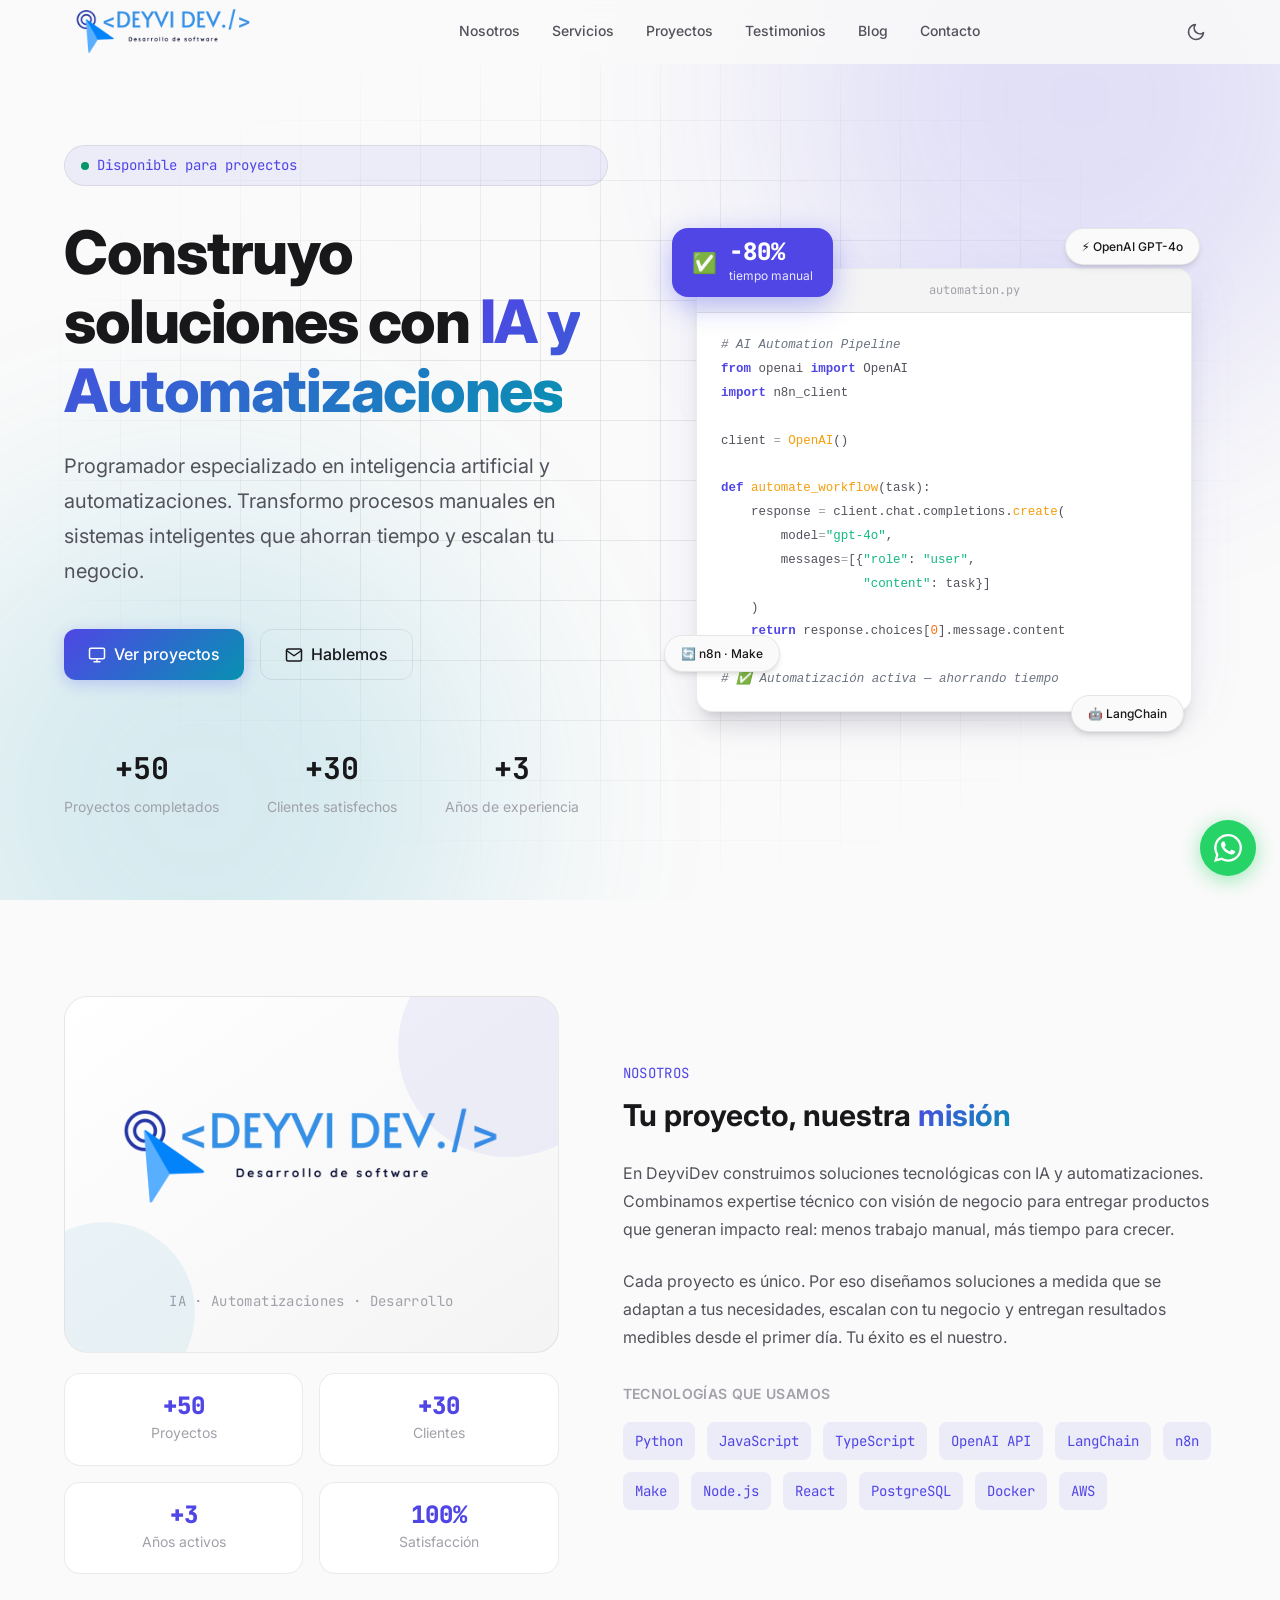
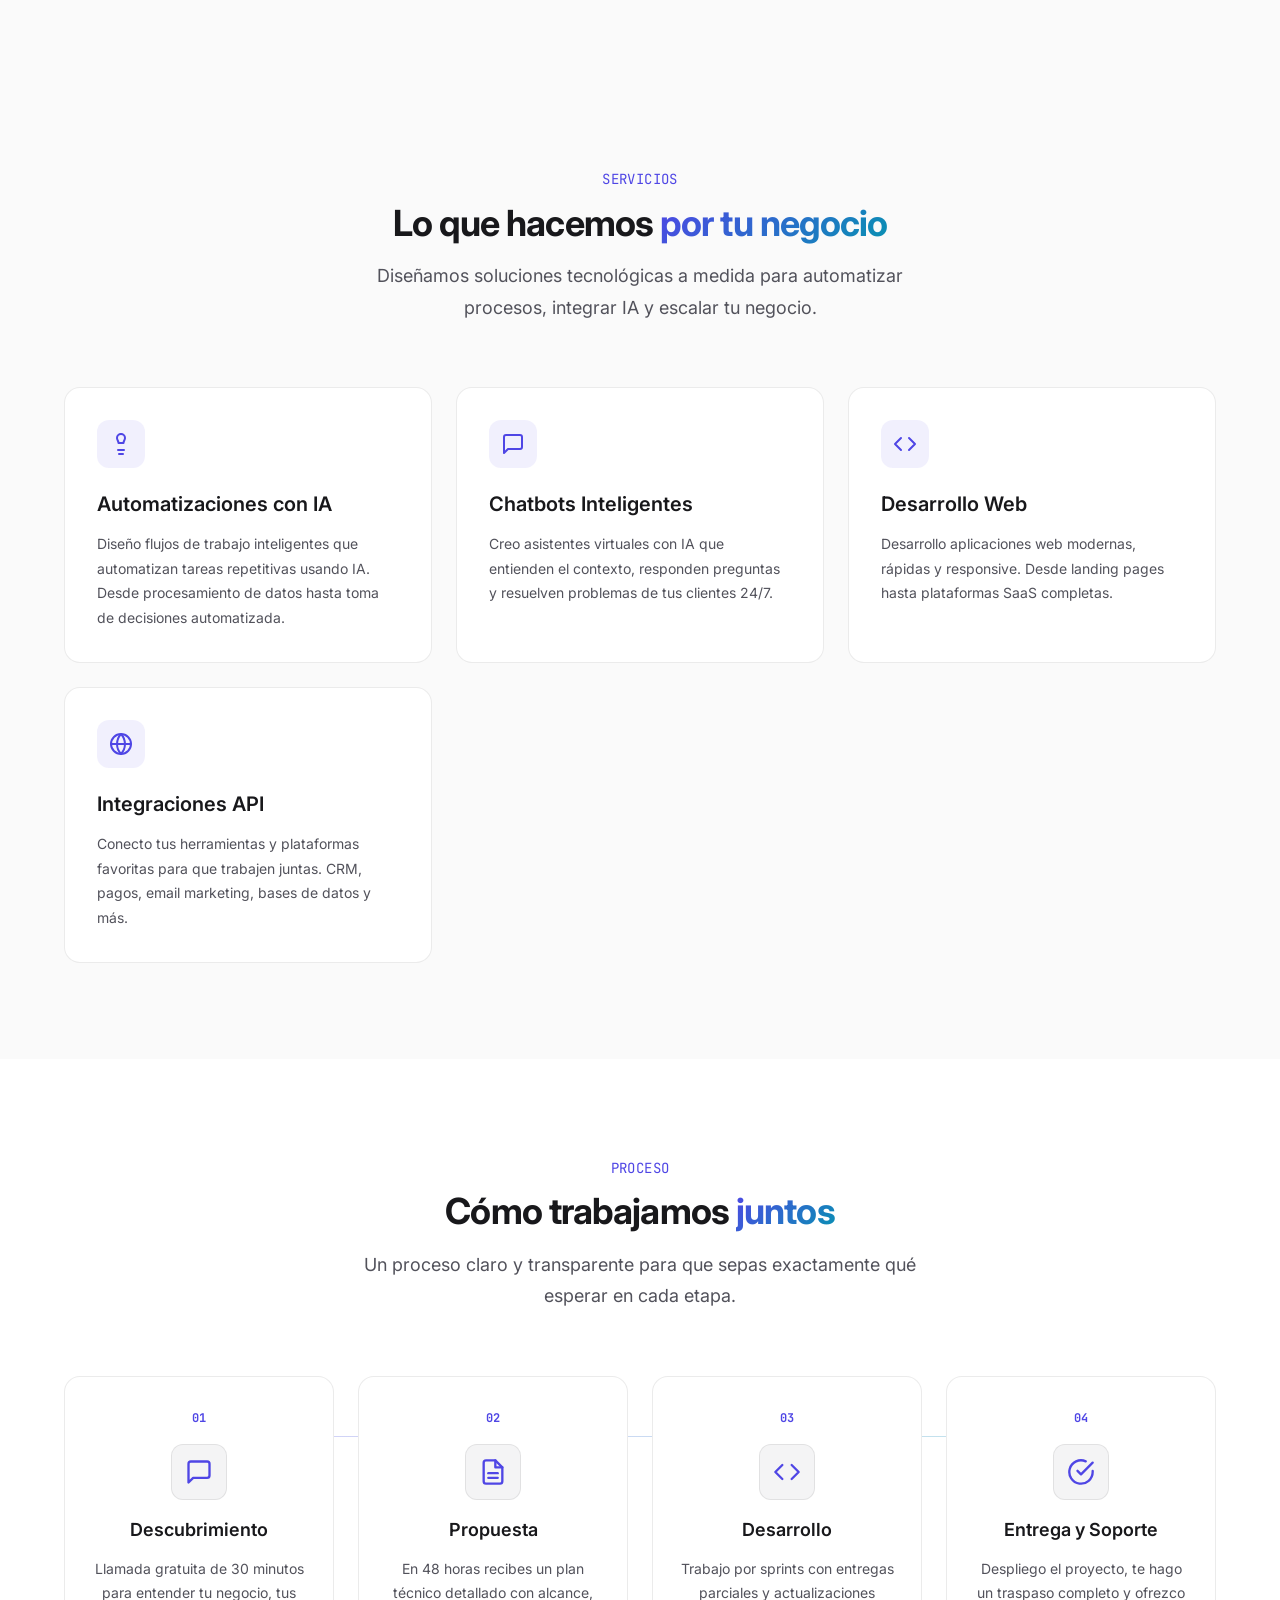
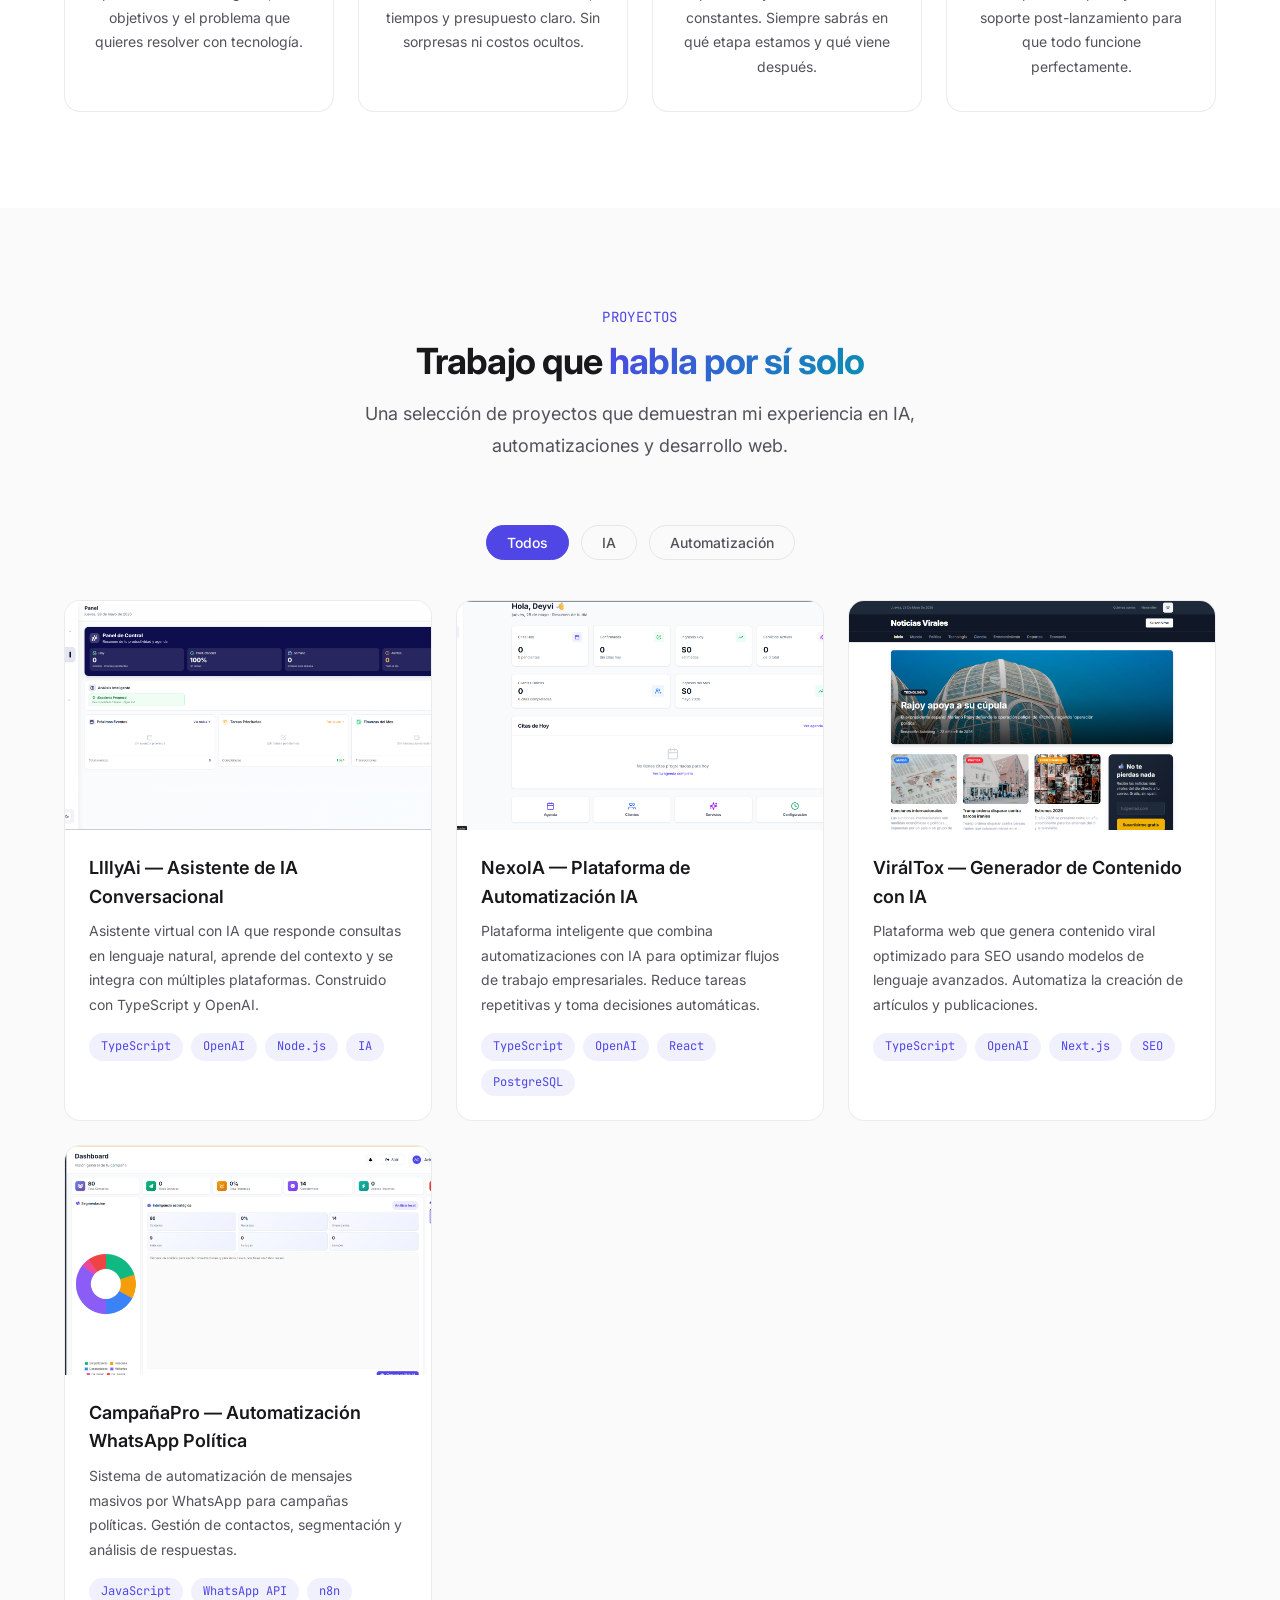
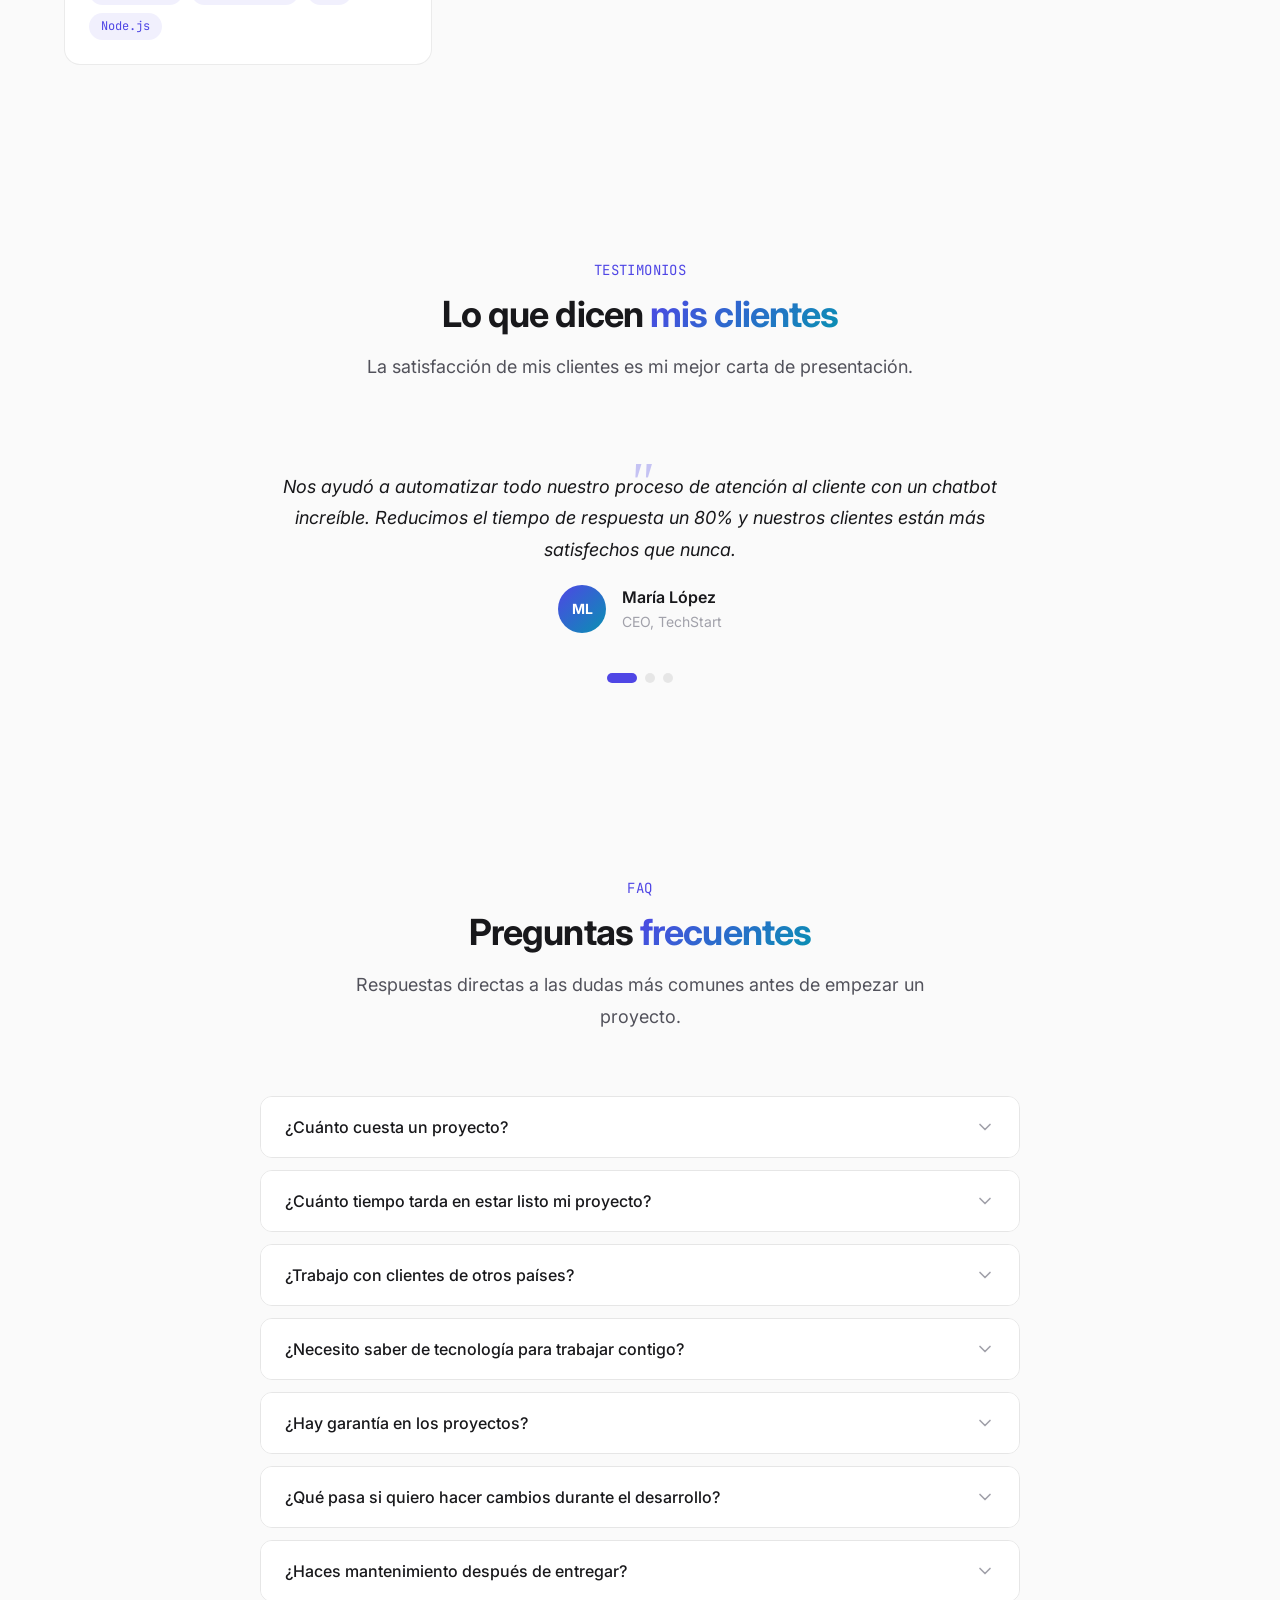
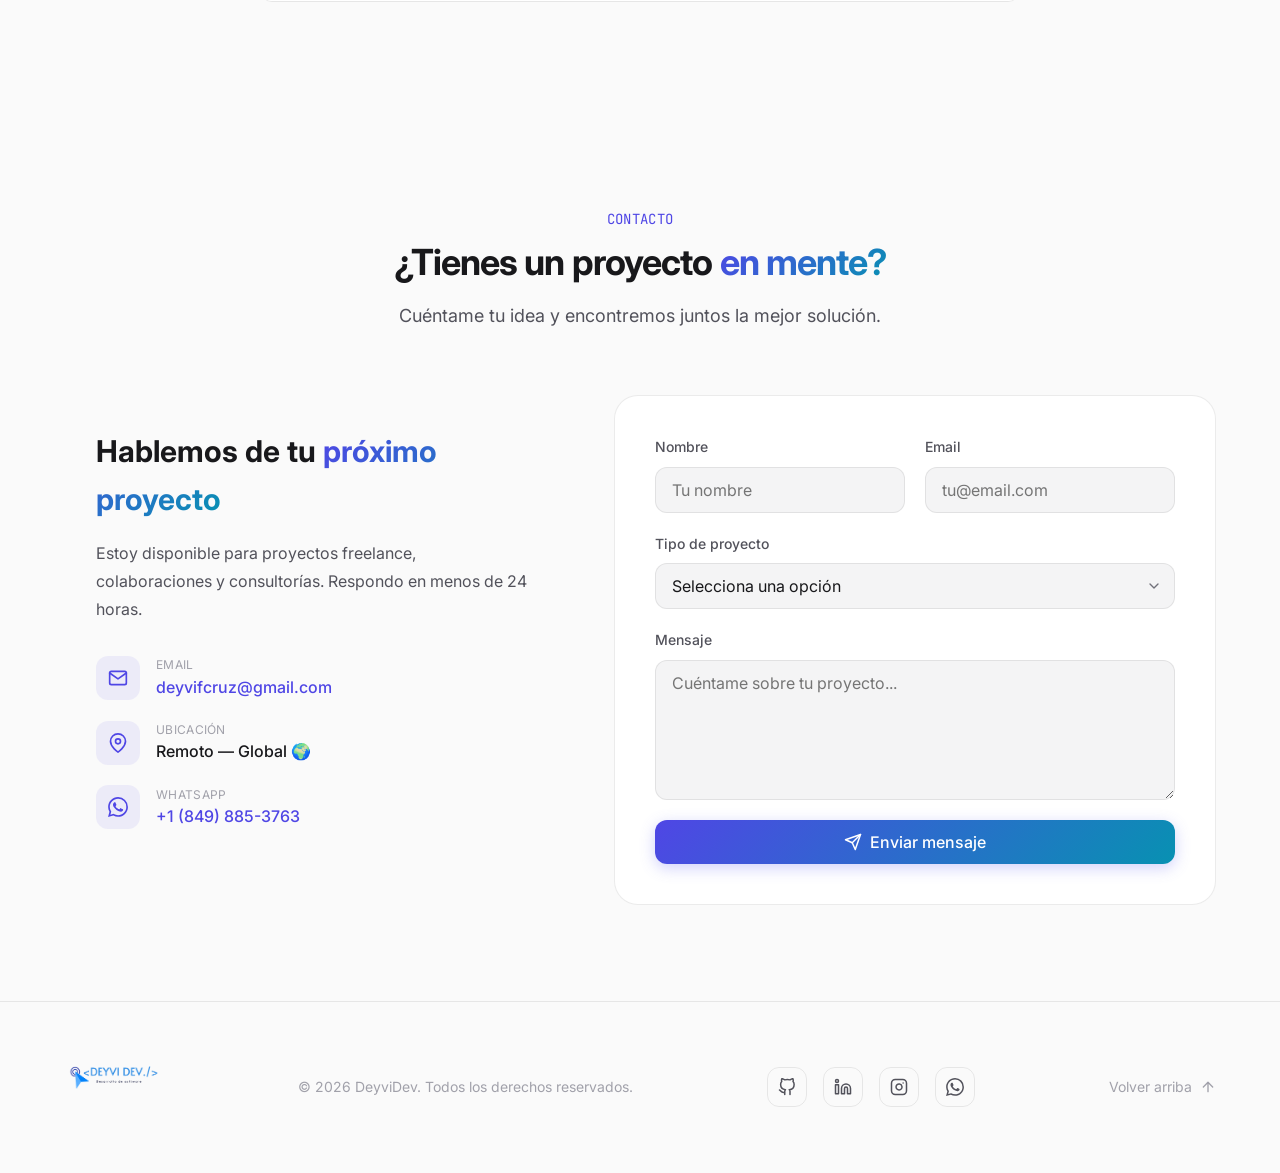
==== index.html @ 37d95450 "Initial commit: portfolio site Static HTML/CSS/JS portfolio, previously deployed manually to Netlify" ====
<!DOCTYPE html>
<html lang="es" data-theme="dark">
<head>
  <meta charset="UTF-8">
  <meta name="viewport" content="width=device-width, initial-scale=1.0">
  <title>DeyviDev — Programador · IA · Automatizaciones</title>
  <meta name="description" content="Portafolio profesional de programador especializado en IA y automatizaciones. Desarrollo soluciones inteligentes que ahorran tiempo y escalan tu negocio.">
  <meta name="author" content="DeyviDev">

  <!-- Open Graph -->
  <meta property="og:type" content="website">
  <meta property="og:title" content="DeyviDev — Programador · IA · Automatizaciones">
  <meta property="og:description" content="Desarrollo soluciones inteligentes con IA y automatizaciones que ahorran tiempo y escalan tu negocio.">
  <meta property="og:image" content="https://deyvidev.com/assets/images/og-image.png">
  <meta property="og:url" content="https://deyvidev.com">

  <!-- Twitter Card -->
  <meta name="twitter:card" content="summary_large_image">
  <meta name="twitter:title" content="DeyviDev — Programador · IA · Automatizaciones">
  <meta name="twitter:description" content="Desarrollo soluciones inteligentes con IA y automatizaciones que ahorran tiempo y escalan tu negocio.">
  <link rel="canonical" href="https://deyvidev.com/">
  <meta name="twitter:image" content="https://deyvidev.com/assets/images/og-image.png">

  <!-- Structured Data -->
  <script type="application/ld+json">
  {
    "@context": "https://schema.org",
    "@type": "Person",
    "name": "Deyvi De La Cruz",
    "url": "https://deyvidev.com",
    "image": "https://deyvidev.com/assets/images/og-image.png",
    "email": "deyvifcruz@gmail.com",
    "jobTitle": "Programador especializado en IA y Automatizaciones",
    "description": "Programador especializado en inteligencia artificial y automatizaciones. Desarrollo soluciones inteligentes que ahorran tiempo y escalan tu negocio.",
    "knowsAbout": ["Inteligencia Artificial", "Automatizaciones", "Python", "JavaScript", "TypeScript", "OpenAI", "LangChain", "n8n", "Node.js", "React"],
    "sameAs": [
      "https://github.com/Deyvidelacruz44",
      "https://www.linkedin.com/in/deyvi-f-de-la-cruz-mejia-458957275/"
    ]
  }
  </script>

  <!-- Favicon -->
  <link rel="icon" href="data:image/svg+xml,<svg xmlns='http://www.w3.org/2000/svg' viewBox='0 0 100 100'><text y='.9em' font-size='90'>⚡</text></svg>">

  <!-- Google AdSense -->
  <script async src="https://pagead2.googlesyndication.com/pagead/js/adsbygoogle.js?client=ca-pub-6408965175568821"
       crossorigin="anonymous"></script>

  <!-- Google Fonts -->
  <link rel="preconnect" href="https://fonts.googleapis.com">
  <link rel="preconnect" href="https://fonts.gstatic.com" crossorigin>
  <link href="https://fonts.googleapis.com/css2?family=Inter:wght@400;500;600;700;800&family=JetBrains+Mono:wght@400;500;600;700;800&display=swap" rel="stylesheet">

  <!-- Styles -->
  <link rel="stylesheet" href="css/variables.css">
  <link rel="stylesheet" href="css/styles.css">
  <link rel="stylesheet" href="css/animations.css">
</head>
<body>

  <!-- ════════════════════════════════════════════════════════════
       NAVIGATION
       ════════════════════════════════════════════════════════════ -->
  <nav class="nav" id="nav">
    <div class="container nav__inner">
      <a href="#hero" class="nav__logo">
        <img src="assets/images/logo-deyvidev.png" alt="DeyviDev Logo" class="nav__logo-img" style="height:112px; width:auto; display:inline-block; vertical-align:middle;">
      </a>

      <div class="nav__links" id="navLinks">
        <a href="#about" class="nav__link">Nosotros</a>
        <a href="#services" class="nav__link">Servicios</a>
        <a href="#projects" class="nav__link">Proyectos</a>
        <a href="#testimonials" class="nav__link">Testimonios</a>
        <a href="#blog" class="nav__link">Blog</a>
        <a href="#contact" class="nav__link">Contacto</a>
      </div>

      <div class="nav__actions">
        <button class="theme-toggle" id="themeToggle" aria-label="Cambiar tema">
          <svg class="icon-sun" xmlns="http://www.w3.org/2000/svg" width="20" height="20" viewBox="0 0 24 24" fill="none" stroke="currentColor" stroke-width="2" stroke-linecap="round" stroke-linejoin="round"><circle cx="12" cy="12" r="5"/><line x1="12" y1="1" x2="12" y2="3"/><line x1="12" y1="21" x2="12" y2="23"/><line x1="4.22" y1="4.22" x2="5.64" y2="5.64"/><line x1="18.36" y1="18.36" x2="19.78" y2="19.78"/><line x1="1" y1="12" x2="3" y2="12"/><line x1="21" y1="12" x2="23" y2="12"/><line x1="4.22" y1="19.78" x2="5.64" y2="18.36"/><line x1="18.36" y1="5.64" x2="19.78" y2="4.22"/></svg>
          <svg class="icon-moon" xmlns="http://www.w3.org/2000/svg" width="20" height="20" viewBox="0 0 24 24" fill="none" stroke="currentColor" stroke-width="2" stroke-linecap="round" stroke-linejoin="round"><path d="M21 12.79A9 9 0 1 1 11.21 3 7 7 0 0 0 21 12.79z"/></svg>
        </button>

        <button class="nav__hamburger" id="navHamburger" aria-label="Menú de navegación">
          <span></span>
          <span></span>
          <span></span>
        </button>
      </div>
    </div>
  </nav>

  <main>

    <!-- ════════════════════════════════════════════════════════════
         HERO
         ════════════════════════════════════════════════════════════ -->
    <section class="hero" id="hero">
      <div class="hero__bg">
        <div class="hero__grid"></div>
        <div class="hero__glow hero__glow--1"></div>
        <div class="hero__glow hero__glow--2"></div>
      </div>

      <div class="container hero__content">

        <!-- ── Texto izquierda ── -->
        <div class="hero__text">
          <div class="hero__badge">
            <span class="hero__badge-dot"></span>
            Disponible para proyectos
          </div>

          <h1 class="hero__title">
            Construyo soluciones con
            <span class="gradient-text">IA y Automatizaciones</span>
          </h1>

          <p class="hero__subtitle">
            Programador especializado en inteligencia artificial y automatizaciones.
            Transformo procesos manuales en sistemas inteligentes que ahorran tiempo
            y escalan tu negocio.
          </p>

          <div class="hero__cta">
            <a href="#projects" class="btn btn--primary">
              <svg xmlns="http://www.w3.org/2000/svg" width="18" height="18" viewBox="0 0 24 24" fill="none" stroke="currentColor" stroke-width="2" stroke-linecap="round" stroke-linejoin="round"><rect x="2" y="3" width="20" height="14" rx="2" ry="2"/><line x1="8" y1="21" x2="16" y2="21"/><line x1="12" y1="17" x2="12" y2="21"/></svg>
              Ver proyectos
            </a>
            <a href="#contact" class="btn btn--secondary">
              <svg xmlns="http://www.w3.org/2000/svg" width="18" height="18" viewBox="0 0 24 24" fill="none" stroke="currentColor" stroke-width="2" stroke-linecap="round" stroke-linejoin="round"><path d="M4 4h16c1.1 0 2 .9 2 2v12c0 1.1-.9 2-2 2H4c-1.1 0-2-.9-2-2V6c0-1.1.9-2 2-2z"/><polyline points="22,6 12,13 2,6"/></svg>
              Hablemos
            </a>
          </div>

          <div class="hero__stats">
            <div class="hero__stat">
              <div class="hero__stat-value">+50</div>
              <div class="hero__stat-label">Proyectos completados</div>
            </div>
            <div class="hero__stat">
              <div class="hero__stat-value">+30</div>
              <div class="hero__stat-label">Clientes satisfechos</div>
            </div>
            <div class="hero__stat">
              <div class="hero__stat-value">+3</div>
              <div class="hero__stat-label">Años de experiencia</div>
            </div>
          </div>
        </div>

        <!-- ── Visual derecha: terminal de código ── -->
        <div class="hero__visual">

          <!-- Tarjeta métrica flotante -->
          <div class="hero__metric-card">
            <div class="hero__metric-icon">✅</div>
            <div>
              <div class="hero__metric-value">-80%</div>
              <div class="hero__metric-label">tiempo manual</div>
            </div>
          </div>

          <!-- Terminal de código -->
          <div class="hero__terminal">
            <div class="hero__terminal-header">
              <div class="hero__terminal-dots">
                <span></span><span></span><span></span>
              </div>
              <span class="hero__terminal-title">automation.py</span>
            </div>
            <div class="hero__terminal-body">
<pre><code><span class="c-cmt"># AI Automation Pipeline</span>
<span class="c-kw">from</span> openai <span class="c-kw">import</span> OpenAI
<span class="c-kw">import</span> n8n_client

client <span class="c-op">=</span> <span class="c-fn">OpenAI</span>()

<span class="c-kw">def</span> <span class="c-fn">automate_workflow</span>(task):
    response <span class="c-op">=</span> client.chat.completions.<span class="c-fn">create</span>(
        model<span class="c-op">=</span><span class="c-str">"gpt-4o"</span>,
        messages<span class="c-op">=</span>[{<span class="c-str">"role"</span>: <span class="c-str">"user"</span>,
                   <span class="c-str">"content"</span>: task}]
    )
    <span class="c-kw">return</span> response.choices[<span class="c-num">0</span>].message.content

<span class="c-cmt"># ✅ Automatización activa — ahorrando tiempo</span></code></pre>
            </div>
          </div>

          <!-- Badges flotantes -->
          <div class="hero__float hero__float--1">⚡ OpenAI GPT-4o</div>
          <div class="hero__float hero__float--2">🔄 n8n · Make</div>
          <div class="hero__float hero__float--3">🤖 LangChain</div>

        </div>

      </div>
    </section>

    <!-- ════════════════════════════════════════════════════════════
         ABOUT
         ════════════════════════════════════════════════════════════ -->
    <section class="section" id="about">
      <div class="container">
        <div class="about__grid">
          <div class="about__brand-visual reveal-left">
            <div class="about__brand-card">
              <img src="assets/images/logo-deyvidev.png" alt="DeyviDev Logo" style="max-width: 520px; width: 100%; margin: 0 auto 12px; display: block;">
              <div class="about__brand-tagline">IA · Automatizaciones · Desarrollo</div>
            </div>
            <div class="about__metrics">
              <div class="about__metric">
                <div class="about__metric-num">+50</div>
                <div class="about__metric-txt">Proyectos</div>
              </div>
              <div class="about__metric">
                <div class="about__metric-num">+30</div>
                <div class="about__metric-txt">Clientes</div>
              </div>
              <div class="about__metric">
                <div class="about__metric-num">+3</div>
                <div class="about__metric-txt">Años activos</div>
              </div>
              <div class="about__metric">
                <div class="about__metric-num">100%</div>
                <div class="about__metric-txt">Satisfacción</div>
              </div>
            </div>
          </div>

          <div class="about__text reveal-right">
            <span class="section__label">Nosotros</span>
            <h3>Tu proyecto, nuestra <span class="gradient-text">misión</span></h3>
            <p>
              En DeyviDev construimos soluciones tecnológicas con IA y automatizaciones.
              Combinamos expertise técnico con visión de negocio para entregar productos
              que generan impacto real: menos trabajo manual, más tiempo para crecer.
            </p>
            <p>
              Cada proyecto es único. Por eso diseñamos soluciones a medida que se
              adaptan a tus necesidades, escalan con tu negocio y entregan resultados
              medibles desde el primer día. Tu éxito es el nuestro.
            </p>

            <div class="about__stack">
              <div class="about__stack-title">Tecnologías que usamos</div>
              <div class="about__stack-grid">
                <span class="stack-tag">Python</span>
                <span class="stack-tag">JavaScript</span>
                <span class="stack-tag">TypeScript</span>
                <span class="stack-tag">OpenAI API</span>
                <span class="stack-tag">LangChain</span>
                <span class="stack-tag">n8n</span>
                <span class="stack-tag">Make</span>
                <span class="stack-tag">Node.js</span>
                <span class="stack-tag">React</span>
                <span class="stack-tag">PostgreSQL</span>
                <span class="stack-tag">Docker</span>
                <span class="stack-tag">AWS</span>
              </div>
            </div>
          </div>
        </div>
      </div>
    </section>

    <!-- ════════════════════════════════════════════════════════════
         SERVICES
         ════════════════════════════════════════════════════════════ -->
    <section class="section" id="services">
      <div class="container">
        <div class="section__header reveal">
          <span class="section__label">Servicios</span>
          <h2 class="section__title">Lo que hacemos <span class="gradient-text">por tu negocio</span></h2>
          <p class="section__description">
            Diseñamos soluciones tecnológicas a medida para automatizar procesos,
            integrar IA y escalar tu negocio.
          </p>
        </div>

        <div class="services__grid reveal-stagger">
          <!-- Service 1 -->
          <div class="service-card">
            <div class="service-card__icon">
              <svg xmlns="http://www.w3.org/2000/svg" width="24" height="24" viewBox="0 0 24 24" fill="none" stroke="currentColor" stroke-width="2" stroke-linecap="round" stroke-linejoin="round"><path d="M12 2a4 4 0 0 0-4 4c0 2 1.5 3 1.5 5h5c0-2 1.5-3 1.5-5a4 4 0 0 0-4-4z"/><path d="M9 18h6"/><path d="M10 22h4"/><line x1="12" y1="2" x2="12" y2="2"/></svg>
            </div>
            <h3 class="service-card__title">Automatizaciones con IA</h3>
            <p class="service-card__description">
              Diseño flujos de trabajo inteligentes que automatizan tareas repetitivas
              usando IA. Desde procesamiento de datos hasta toma de decisiones automatizada.
            </p>
          </div>

          <!-- Service 2 -->
          <div class="service-card">
            <div class="service-card__icon">
              <svg xmlns="http://www.w3.org/2000/svg" width="24" height="24" viewBox="0 0 24 24" fill="none" stroke="currentColor" stroke-width="2" stroke-linecap="round" stroke-linejoin="round"><path d="M21 15a2 2 0 0 1-2 2H7l-4 4V5a2 2 0 0 1 2-2h14a2 2 0 0 1 2 2z"/></svg>
            </div>
            <h3 class="service-card__title">Chatbots Inteligentes</h3>
            <p class="service-card__description">
              Creo asistentes virtuales con IA que entienden el contexto, responden
              preguntas y resuelven problemas de tus clientes 24/7.
            </p>
          </div>

          <!-- Service 3 -->
          <div class="service-card">
            <div class="service-card__icon">
              <svg xmlns="http://www.w3.org/2000/svg" width="24" height="24" viewBox="0 0 24 24" fill="none" stroke="currentColor" stroke-width="2" stroke-linecap="round" stroke-linejoin="round"><polyline points="16 18 22 12 16 6"/><polyline points="8 6 2 12 8 18"/></svg>
            </div>
            <h3 class="service-card__title">Desarrollo Web</h3>
            <p class="service-card__description">
              Desarrollo aplicaciones web modernas, rápidas y responsive.
              Desde landing pages hasta plataformas SaaS completas.
            </p>
          </div>

          <!-- Service 4 -->
          <div class="service-card">
            <div class="service-card__icon">
              <svg xmlns="http://www.w3.org/2000/svg" width="24" height="24" viewBox="0 0 24 24" fill="none" stroke="currentColor" stroke-width="2" stroke-linecap="round" stroke-linejoin="round"><circle cx="12" cy="12" r="10"/><line x1="2" y1="12" x2="22" y2="12"/><path d="M12 2a15.3 15.3 0 0 1 4 10 15.3 15.3 0 0 1-4 10 15.3 15.3 0 0 1-4-10 15.3 15.3 0 0 1 4-10z"/></svg>
            </div>
            <h3 class="service-card__title">Integraciones API</h3>
            <p class="service-card__description">
              Conecto tus herramientas y plataformas favoritas para que trabajen
              juntas. CRM, pagos, email marketing, bases de datos y más.
            </p>
          </div>
        </div>
      </div>
    </section>

    <!-- ════════════════════════════════════════════════════════════
         PROCESO
         ════════════════════════════════════════════════════════════ -->
    <section class="section section--alt" id="proceso">
      <div class="container">
        <div class="section__header reveal">
          <span class="section__label">Proceso</span>
          <h2 class="section__title">Cómo trabajamos <span class="gradient-text">juntos</span></h2>
          <p class="section__description">
            Un proceso claro y transparente para que sepas exactamente qué esperar en cada etapa.
          </p>
        </div>

        <div class="process__steps reveal-stagger">
          <div class="process__step">
            <div class="process__step-number">01</div>
            <div class="process__step-icon">
              <svg xmlns="http://www.w3.org/2000/svg" width="28" height="28" viewBox="0 0 24 24" fill="none" stroke="currentColor" stroke-width="2" stroke-linecap="round" stroke-linejoin="round"><path d="M21 15a2 2 0 0 1-2 2H7l-4 4V5a2 2 0 0 1 2-2h14a2 2 0 0 1 2 2z"/></svg>
            </div>
            <h3 class="process__step-title">Descubrimiento</h3>
            <p class="process__step-desc">Llamada gratuita de 30 minutos para entender tu negocio, tus objetivos y el problema que quieres resolver con tecnología.</p>
          </div>

          <div class="process__step">
            <div class="process__step-number">02</div>
            <div class="process__step-icon">
              <svg xmlns="http://www.w3.org/2000/svg" width="28" height="28" viewBox="0 0 24 24" fill="none" stroke="currentColor" stroke-width="2" stroke-linecap="round" stroke-linejoin="round"><path d="M14 2H6a2 2 0 0 0-2 2v16a2 2 0 0 0 2 2h12a2 2 0 0 0 2-2V8z"/><polyline points="14 2 14 8 20 8"/><line x1="16" y1="13" x2="8" y2="13"/><line x1="16" y1="17" x2="8" y2="17"/></svg>
            </div>
            <h3 class="process__step-title">Propuesta</h3>
            <p class="process__step-desc">En 48 horas recibes un plan técnico detallado con alcance, tiempos y presupuesto claro. Sin sorpresas ni costos ocultos.</p>
          </div>

          <div class="process__step">
            <div class="process__step-number">03</div>
            <div class="process__step-icon">
              <svg xmlns="http://www.w3.org/2000/svg" width="28" height="28" viewBox="0 0 24 24" fill="none" stroke="currentColor" stroke-width="2" stroke-linecap="round" stroke-linejoin="round"><polyline points="16 18 22 12 16 6"/><polyline points="8 6 2 12 8 18"/></svg>
            </div>
            <h3 class="process__step-title">Desarrollo</h3>
            <p class="process__step-desc">Trabajo por sprints con entregas parciales y actualizaciones constantes. Siempre sabrás en qué etapa estamos y qué viene después.</p>
          </div>

          <div class="process__step">
            <div class="process__step-number">04</div>
            <div class="process__step-icon">
              <svg xmlns="http://www.w3.org/2000/svg" width="28" height="28" viewBox="0 0 24 24" fill="none" stroke="currentColor" stroke-width="2" stroke-linecap="round" stroke-linejoin="round"><path d="M22 11.08V12a10 10 0 1 1-5.93-9.14"/><polyline points="22 4 12 14.01 9 11.01"/></svg>
            </div>
            <h3 class="process__step-title">Entrega y Soporte</h3>
            <p class="process__step-desc">Despliego el proyecto, te hago un traspaso completo y ofrezco soporte post-lanzamiento para que todo funcione perfectamente.</p>
          </div>
        </div>
      </div>
    </section>

    <!-- ════════════════════════════════════════════════════════════
         PROJECTS
         ════════════════════════════════════════════════════════════ -->
    <section class="section" id="projects">
      <div class="container">
        <div class="section__header reveal">
          <span class="section__label">Proyectos</span>
          <h2 class="section__title">Trabajo que <span class="gradient-text">habla por sí solo</span></h2>
          <p class="section__description">
            Una selección de proyectos que demuestran mi experiencia en IA,
            automatizaciones y desarrollo web.
          </p>
        </div>

        <div class="projects__filters reveal" id="projectFilters">
          <!-- Filters rendered by JS -->
        </div>

        <div class="projects__grid" id="projectsGrid">
          <!-- Projects rendered by JS -->
        </div>
      </div>
    </section>

    <!-- ════════════════════════════════════════════════════════════
         TESTIMONIALS
         ════════════════════════════════════════════════════════════ -->
    <section class="section" id="testimonials">
      <div class="container">
        <div class="section__header reveal">
          <span class="section__label">Testimonios</span>
          <h2 class="section__title">Lo que dicen <span class="gradient-text">mis clientes</span></h2>
          <p class="section__description">
            La satisfacción de mis clientes es mi mejor carta de presentación.
          </p>
        </div>

        <div class="testimonials__carousel reveal" id="testimonialsCarousel">
          <div class="testimonials__track" id="testimonialsTrack">
            <!-- Testimonial 1 -->
            <div class="testimonial-card">
              <p class="testimonial-card__quote">
                Nos ayudó a automatizar todo nuestro proceso de atención al cliente con un chatbot
                increíble. Reducimos el tiempo de respuesta un 80% y nuestros clientes están más
                satisfechos que nunca.
              </p>
              <div class="testimonial-card__author">
                <div class="testimonial-card__avatar">ML</div>
                <div class="testimonial-card__info">
                  <div class="testimonial-card__name">María López</div>
                  <div class="testimonial-card__role">CEO, TechStart</div>
                </div>
              </div>
            </div>

            <!-- Testimonial 2 -->
            <div class="testimonial-card">
              <p class="testimonial-card__quote">
                La automatización que implementó en nuestro pipeline de datos nos ahorra más de
                20 horas semanales. El ROI se vio en las primeras 2 semanas. Totalmente recomendado.
              </p>
              <div class="testimonial-card__author">
                <div class="testimonial-card__avatar">CR</div>
                <div class="testimonial-card__info">
                  <div class="testimonial-card__name">Carlos Rodríguez</div>
                  <div class="testimonial-card__role">CTO, DataFlow</div>
                </div>
              </div>
            </div>

            <!-- Testimonial 3 -->
            <div class="testimonial-card">
              <p class="testimonial-card__quote">
                Profesional, rápido y con una visión técnica impresionante. Integró nuestra
                plataforma con 5 APIs diferentes en tiempo récord. Sin duda volveremos a trabajar juntos.
              </p>
              <div class="testimonial-card__author">
                <div class="testimonial-card__avatar">AG</div>
                <div class="testimonial-card__info">
                  <div class="testimonial-card__name">Ana García</div>
                  <div class="testimonial-card__role">Product Manager, CloudServ</div>
                </div>
              </div>
            </div>
          </div>

          <div class="testimonials__dots" id="testimonialsDots">
            <button class="testimonials__dot active" data-index="0" aria-label="Testimonio 1"></button>
            <button class="testimonials__dot" data-index="1" aria-label="Testimonio 2"></button>
            <button class="testimonials__dot" data-index="2" aria-label="Testimonio 3"></button>
          </div>
        </div>
      </div>
    </section>

    <!-- ════════════════════════════════════════════════════════════
         BLOG
         ════════════════════════════════════════════════════════════ -->
    <section class="section" id="blog">
      <div class="container">
        <div class="section__header reveal">
          <span class="section__label">Blog</span>
          <h2 class="section__title">Últimos <span class="gradient-text">artículos</span></h2>
          <p class="section__description">
            Comparto lo que aprendo sobre IA, automatizaciones y desarrollo.
          </p>
        </div>

        <div class="blog__grid reveal-stagger">
          <!-- Blog Card 1 -->
          <a href="blog/articulo-ejemplo.html" class="blog-card">
            <div class="blog-card__image">🤖</div>
            <div class="blog-card__body">
              <div class="blog-card__meta">
                <span class="blog-card__category">IA</span>
                <span>·</span>
                <span>15 Abril 2026</span>
                <span>·</span>
                <span>5 min lectura</span>
              </div>
              <h3 class="blog-card__title">Cómo automaticé el soporte de una empresa con IA en 1 semana</h3>
              <p class="blog-card__excerpt">
                Un caso práctico de cómo implementé un chatbot con GPT que redujo
                las consultas manuales un 80% y mejoró la satisfacción del cliente.
              </p>
              <span class="blog-card__read-more">
                Leer más
                <svg xmlns="http://www.w3.org/2000/svg" width="16" height="16" viewBox="0 0 24 24" fill="none" stroke="currentColor" stroke-width="2" stroke-linecap="round" stroke-linejoin="round"><line x1="5" y1="12" x2="19" y2="12"/><polyline points="12 5 19 12 12 19"/></svg>
              </span>
            </div>
          </a>

          <!-- Blog Card 2 -->
          <a href="blog/articulo-2.html" class="blog-card">
            <div class="blog-card__image">⚡</div>
            <div class="blog-card__body">
              <div class="blog-card__meta">
                <span class="blog-card__category">Automatización</span>
                <span>·</span>
                <span>8 Abril 2026</span>
                <span>·</span>
                <span>7 min lectura</span>
              </div>
              <h3 class="blog-card__title">5 automatizaciones con n8n que todo negocio debería tener</h3>
              <p class="blog-card__excerpt">
                Desde notificaciones automáticas hasta sincronización de datos entre
                plataformas. Las 5 automatizaciones esenciales para cualquier negocio.
              </p>
              <span class="blog-card__read-more">
                Leer más
                <svg xmlns="http://www.w3.org/2000/svg" width="16" height="16" viewBox="0 0 24 24" fill="none" stroke="currentColor" stroke-width="2" stroke-linecap="round" stroke-linejoin="round"><line x1="5" y1="12" x2="19" y2="12"/><polyline points="12 5 19 12 12 19"/></svg>
              </span>
            </div>
          </a>

          <!-- Blog Card 3 -->
          <a href="blog/articulo-3.html" class="blog-card">
            <div class="blog-card__image">🧠</div>
            <div class="blog-card__body">
              <div class="blog-card__meta">
                <span class="blog-card__category">Desarrollo</span>
                <span>·</span>
                <span>1 Abril 2026</span>
                <span>·</span>
                <span>4 min lectura</span>
              </div>
              <h3 class="blog-card__title">Por qué todo programador debería aprender sobre agentes de IA</h3>
              <p class="blog-card__excerpt">
                Los agentes de IA están cambiando las reglas del juego. Te explico
                qué son, cómo funcionan y por qué deberías empezar a usarlos hoy.
              </p>
              <span class="blog-card__read-more">
                Leer más
                <svg xmlns="http://www.w3.org/2000/svg" width="16" height="16" viewBox="0 0 24 24" fill="none" stroke="currentColor" stroke-width="2" stroke-linecap="round" stroke-linejoin="round"><line x1="5" y1="12" x2="19" y2="12"/><polyline points="12 5 19 12 12 19"/></svg>
              </span>
            </div>
          </a>
        </div>

        <div style="text-align: center; margin-top: var(--space-10);" class="reveal">
          <a href="blog/index.html" class="btn btn--secondary">
            Ver todos los artículos
            <svg xmlns="http://www.w3.org/2000/svg" width="16" height="16" viewBox="0 0 24 24" fill="none" stroke="currentColor" stroke-width="2" stroke-linecap="round" stroke-linejoin="round"><line x1="5" y1="12" x2="19" y2="12"/><polyline points="12 5 19 12 12 19"/></svg>
          </a>
        </div>
      </div>
    </section>

    <!-- ════════════════════════════════════════════════════════════
         FAQ
         ════════════════════════════════════════════════════════════ -->
    <section class="section" id="faq">
      <div class="container">
        <div class="section__header reveal">
          <span class="section__label">FAQ</span>
          <h2 class="section__title">Preguntas <span class="gradient-text">frecuentes</span></h2>
          <p class="section__description">
            Respuestas directas a las dudas más comunes antes de empezar un proyecto.
          </p>
        </div>

        <div class="faq__list reveal" id="faqList">
          <div class="faq__item">
            <button class="faq__question" aria-expanded="false">
              ¿Cuánto cuesta un proyecto?
              <svg class="faq__icon" xmlns="http://www.w3.org/2000/svg" width="20" height="20" viewBox="0 0 24 24" fill="none" stroke="currentColor" stroke-width="2" stroke-linecap="round" stroke-linejoin="round"><polyline points="6 9 12 15 18 9"/></svg>
            </button>
            <div class="faq__answer">
              <p>Depende del alcance y la complejidad. Cada proyecto es diferente, por eso no publico tarifas fijas. Lo que sí garantizo es total transparencia: recibirás un presupuesto detallado antes de comenzar, sin costos ocultos.</p>
            </div>
          </div>

          <div class="faq__item">
            <button class="faq__question" aria-expanded="false">
              ¿Cuánto tiempo tarda en estar listo mi proyecto?
              <svg class="faq__icon" xmlns="http://www.w3.org/2000/svg" width="20" height="20" viewBox="0 0 24 24" fill="none" stroke="currentColor" stroke-width="2" stroke-linecap="round" stroke-linejoin="round"><polyline points="6 9 12 15 18 9"/></svg>
            </button>
            <div class="faq__answer">
              <p>Un chatbot sencillo puede estar listo en 1-2 semanas. Una automatización compleja o una aplicación web puede tomar 4-8 semanas. Siempre defino tiempos claros en la propuesta y los cumplo.</p>
            </div>
          </div>

          <div class="faq__item">
            <button class="faq__question" aria-expanded="false">
              ¿Trabajo con clientes de otros países?
              <svg class="faq__icon" xmlns="http://www.w3.org/2000/svg" width="20" height="20" viewBox="0 0 24 24" fill="none" stroke="currentColor" stroke-width="2" stroke-linecap="round" stroke-linejoin="round"><polyline points="6 9 12 15 18 9"/></svg>
            </button>
            <div class="faq__answer">
              <p>Sí, trabajo 100% remoto con clientes de toda Latinoamérica, España y Estados Unidos. La comunicación es principalmente por WhatsApp, email y videollamadas. Los pagos se gestionan vía transferencia, Wise o PayPal.</p>
            </div>
          </div>

          <div class="faq__item">
            <button class="faq__question" aria-expanded="false">
              ¿Necesito saber de tecnología para trabajar contigo?
              <svg class="faq__icon" xmlns="http://www.w3.org/2000/svg" width="20" height="20" viewBox="0 0 24 24" fill="none" stroke="currentColor" stroke-width="2" stroke-linecap="round" stroke-linejoin="round"><polyline points="6 9 12 15 18 9"/></svg>
            </button>
            <div class="faq__answer">
              <p>Para nada. Me encargo de traducir los conceptos técnicos a lenguaje de negocio. Solo necesitas explicarme qué problema tienes o qué quieres lograr, y yo me encargo del resto.</p>
            </div>
          </div>

          <div class="faq__item">
            <button class="faq__question" aria-expanded="false">
              ¿Hay garantía en los proyectos?
              <svg class="faq__icon" xmlns="http://www.w3.org/2000/svg" width="20" height="20" viewBox="0 0 24 24" fill="none" stroke="currentColor" stroke-width="2" stroke-linecap="round" stroke-linejoin="round"><polyline points="6 9 12 15 18 9"/></svg>
            </button>
            <div class="faq__answer">
              <p>Sí. Ofrezco 30 días de soporte post-entrega para corregir cualquier bug o ajuste que surja. Mi objetivo es que el proyecto funcione perfectamente, no solo entregarlo.</p>
            </div>
          </div>

          <div class="faq__item">
            <button class="faq__question" aria-expanded="false">
              ¿Qué pasa si quiero hacer cambios durante el desarrollo?
              <svg class="faq__icon" xmlns="http://www.w3.org/2000/svg" width="20" height="20" viewBox="0 0 24 24" fill="none" stroke="currentColor" stroke-width="2" stroke-linecap="round" stroke-linejoin="round"><polyline points="6 9 12 15 18 9"/></svg>
            </button>
            <div class="faq__answer">
              <p>Los cambios menores dentro del alcance acordado están incluidos. Si surgen nuevas funcionalidades, los evaluamos juntos y acordamos cómo proceder antes de seguir adelante.</p>
            </div>
          </div>

          <div class="faq__item">
            <button class="faq__question" aria-expanded="false">
              ¿Haces mantenimiento después de entregar?
              <svg class="faq__icon" xmlns="http://www.w3.org/2000/svg" width="20" height="20" viewBox="0 0 24 24" fill="none" stroke="currentColor" stroke-width="2" stroke-linecap="round" stroke-linejoin="round"><polyline points="6 9 12 15 18 9"/></svg>
            </button>
            <div class="faq__answer">
              <p>Sí, ofrezco planes de mantenimiento mensual para automatizaciones y aplicaciones que requieren actualizaciones continuas. También puedo capacitar a tu equipo para gestionar el sistema de forma independiente.</p>
            </div>
          </div>
        </div>
      </div>
    </section>

    <!-- ════════════════════════════════════════════════════════════
         CONTACT
         ════════════════════════════════════════════════════════════ -->
    <section class="section" id="contact">
      <div class="container">
        <div class="section__header reveal">
          <span class="section__label">Contacto</span>
          <h2 class="section__title">¿Tienes un proyecto <span class="gradient-text">en mente?</span></h2>
          <p class="section__description">
            Cuéntame tu idea y encontremos juntos la mejor solución.
          </p>
        </div>

        <div class="contact__grid">
          <div class="contact__info reveal-left">
            <h3>Hablemos de tu <span class="gradient-text">próximo proyecto</span></h3>
            <p>
              Estoy disponible para proyectos freelance, colaboraciones y consultorías.
              Respondo en menos de 24 horas.
            </p>

            <div class="contact__methods">
              <div class="contact__method">
                <div class="contact__method-icon">
                  <svg xmlns="http://www.w3.org/2000/svg" width="20" height="20" viewBox="0 0 24 24" fill="none" stroke="currentColor" stroke-width="2" stroke-linecap="round" stroke-linejoin="round"><path d="M4 4h16c1.1 0 2 .9 2 2v12c0 1.1-.9 2-2 2H4c-1.1 0-2-.9-2-2V6c0-1.1.9-2 2-2z"/><polyline points="22,6 12,13 2,6"/></svg>
                </div>
                <div>
                  <div class="contact__method-label">Email</div>
                  <div class="contact__method-value"><a href="mailto:deyvifcruz@gmail.com">deyvifcruz@gmail.com</a></div>
                </div>
              </div>

              <div class="contact__method">
                <div class="contact__method-icon">
                  <svg xmlns="http://www.w3.org/2000/svg" width="20" height="20" viewBox="0 0 24 24" fill="none" stroke="currentColor" stroke-width="2" stroke-linecap="round" stroke-linejoin="round"><path d="M21 10c0 7-9 13-9 13s-9-6-9-13a9 9 0 0 1 18 0z"/><circle cx="12" cy="10" r="3"/></svg>
                </div>
                <div>
                  <div class="contact__method-label">Ubicación</div>
                  <div class="contact__method-value">Remoto — Global 🌍</div>
                </div>
              </div>

              <div class="contact__method">
                <div class="contact__method-icon">
                  <svg xmlns="http://www.w3.org/2000/svg" width="20" height="20" viewBox="0 0 24 24" fill="currentColor"><path d="M17.472 14.382c-.297-.149-1.758-.867-2.03-.967-.273-.099-.471-.148-.67.15-.197.297-.767.966-.94 1.164-.173.199-.347.223-.644.075-.297-.15-1.255-.463-2.39-1.475-.883-.788-1.48-1.761-1.653-2.059-.173-.297-.018-.458.13-.606.134-.133.298-.347.446-.52.149-.174.198-.298.298-.497.099-.198.05-.371-.025-.52-.075-.149-.669-1.612-.916-2.207-.242-.579-.487-.5-.669-.51-.173-.008-.371-.01-.57-.01-.198 0-.52.074-.792.372-.272.297-1.04 1.016-1.04 2.479 0 1.462 1.065 2.875 1.213 3.074.149.198 2.096 3.2 5.077 4.487.709.306 1.262.489 1.694.625.712.227 1.36.195 1.871.118.571-.085 1.758-.719 2.006-1.413.248-.694.248-1.289.173-1.413-.074-.124-.272-.198-.57-.347m-5.421 7.403h-.004a9.87 9.87 0 0 1-5.031-1.378l-.361-.214-3.741.982.998-3.648-.235-.374a9.86 9.86 0 0 1-1.51-5.26c.001-5.45 4.436-9.884 9.888-9.884 2.64 0 5.122 1.03 6.988 2.898a9.825 9.825 0 0 1 2.893 6.994c-.003 5.45-4.437 9.884-9.885 9.884m8.413-18.297A11.815 11.815 0 0 0 12.05 0C5.495 0 .16 5.335.157 11.892c0 2.096.547 4.142 1.588 5.945L.057 24l6.305-1.654a11.882 11.882 0 0 0 5.683 1.448h.005c6.554 0 11.89-5.335 11.893-11.893a11.821 11.821 0 0 0-3.48-8.413Z"/></svg>
                </div>
                <div>
                  <div class="contact__method-label">WhatsApp</div>
                  <div class="contact__method-value"><a href="https://wa.me/18498853763" target="_blank" rel="noopener noreferrer">+1 (849) 885-3763</a></div>
                </div>
              </div>
            </div>
          </div>

          <div class="contact__form-wrapper reveal-right">
            <form class="contact__form" id="contactForm" name="contact" method="POST" data-netlify="true" netlify-honeypot="bot-field">
              <input type="hidden" name="form-name" value="contact">
              <p class="hidden" style="display:none;">
                <label>No llenar: <input name="bot-field"></label>
              </p>

              <div class="form-row">
                <div class="form-group">
                  <label for="name">Nombre</label>
                  <input type="text" id="name" name="name" placeholder="Tu nombre" required>
                </div>
                <div class="form-group">
                  <label for="email">Email</label>
                  <input type="email" id="email" name="email" placeholder="tu@email.com" required>
                </div>
              </div>

              <div class="form-group">
                <label for="project-type">Tipo de proyecto</label>
                <select id="project-type" name="project-type" required>
                  <option value="" disabled selected>Selecciona una opción</option>
                  <option value="automatizacion">Automatización con IA</option>
                  <option value="chatbot">Chatbot Inteligente</option>
                  <option value="web">Desarrollo Web</option>
                  <option value="integracion">Integración API</option>
                  <option value="consultoria">Consultoría</option>
                  <option value="otro">Otro</option>
                </select>
              </div>

              <div class="form-group">
                <label for="message">Mensaje</label>
                <textarea id="message" name="message" placeholder="Cuéntame sobre tu proyecto..." required></textarea>
              </div>

              <button type="submit" class="btn btn--primary" style="width: 100%; justify-content: center;">
                <svg xmlns="http://www.w3.org/2000/svg" width="18" height="18" viewBox="0 0 24 24" fill="none" stroke="currentColor" stroke-width="2" stroke-linecap="round" stroke-linejoin="round"><line x1="22" y1="2" x2="11" y2="13"/><polygon points="22 2 15 22 11 13 2 9 22 2"/></svg>
                Enviar mensaje
              </button>
            </form>

            <div class="form-success" id="formSuccess">
              <div class="form-success__icon">
                <svg xmlns="http://www.w3.org/2000/svg" width="32" height="32" viewBox="0 0 24 24" fill="none" stroke="currentColor" stroke-width="2" stroke-linecap="round" stroke-linejoin="round"><polyline points="20 6 9 17 4 12"/></svg>
              </div>
              <h4>¡Mensaje enviado!</h4>
              <p>Gracias por contactarme. Te responderé en menos de 24 horas.</p>
            </div>
          </div>
        </div>
      </div>
    </section>

  </main>

  <!-- ════════════════════════════════════════════════════════════
       FOOTER
       ════════════════════════════════════════════════════════════ -->
  <footer class="footer">
    <div class="container footer__inner">
      <div class="footer__logo" style="text-align:center; margin-bottom: 12px;">
        <img src="assets/images/logo-deyvidev.png" alt="DeyviDev Logo" style="height:56px; width:auto; display:inline-block;">
      </div>
      <div class="footer__copyright">
        © 2026 DeyviDev. Todos los derechos reservados.
      </div>

      <div class="footer__social">
        <a href="https://github.com/Deyvidelacruz44" target="_blank" rel="noopener noreferrer" class="footer__social-link" aria-label="GitHub">
          <svg xmlns="http://www.w3.org/2000/svg" width="18" height="18" viewBox="0 0 24 24" fill="none" stroke="currentColor" stroke-width="2" stroke-linecap="round" stroke-linejoin="round"><path d="M9 19c-5 1.5-5-2.5-7-3m14 6v-3.87a3.37 3.37 0 0 0-.94-2.61c3.14-.35 6.44-1.54 6.44-7A5.44 5.44 0 0 0 20 4.77 5.07 5.07 0 0 0 19.91 1S18.73.65 16 2.48a13.38 13.38 0 0 0-7 0C6.27.65 5.09 1 5.09 1A5.07 5.07 0 0 0 5 4.77a5.44 5.44 0 0 0-1.5 3.78c0 5.42 3.3 6.61 6.44 7A3.37 3.37 0 0 0 9 18.13V22"/></svg>
        </a>
        <a href="https://www.linkedin.com/in/deyvi-f-de-la-cruz-mejia-458957275/" target="_blank" rel="noopener noreferrer" class="footer__social-link" aria-label="LinkedIn">
          <svg xmlns="http://www.w3.org/2000/svg" width="18" height="18" viewBox="0 0 24 24" fill="none" stroke="currentColor" stroke-width="2" stroke-linecap="round" stroke-linejoin="round"><path d="M16 8a6 6 0 0 1 6 6v7h-4v-7a2 2 0 0 0-2-2 2 2 0 0 0-2 2v7h-4v-7a6 6 0 0 1 6-6z"/><rect x="2" y="9" width="4" height="12"/><circle cx="4" cy="4" r="2"/></svg>
        </a>
        <a href="https://www.instagram.com/deyvidev/" target="_blank" rel="noopener noreferrer" class="footer__social-link" aria-label="Instagram">
          <svg xmlns="http://www.w3.org/2000/svg" width="18" height="18" viewBox="0 0 24 24" fill="none" stroke="currentColor" stroke-width="2" stroke-linecap="round" stroke-linejoin="round"><rect x="2" y="2" width="20" height="20" rx="5" ry="5"/><path d="M16 11.37A4 4 0 1 1 12.63 8 4 4 0 0 1 16 11.37z"/><line x1="17.5" y1="6.5" x2="17.51" y2="6.5"/></svg>
        </a>
        <a href="https://wa.me/18498853763" target="_blank" rel="noopener noreferrer" class="footer__social-link" aria-label="WhatsApp">
          <svg xmlns="http://www.w3.org/2000/svg" width="18" height="18" viewBox="0 0 24 24" fill="currentColor"><path d="M17.472 14.382c-.297-.149-1.758-.867-2.03-.967-.273-.099-.471-.148-.67.15-.197.297-.767.966-.94 1.164-.173.199-.347.223-.644.075-.297-.15-1.255-.463-2.39-1.475-.883-.788-1.48-1.761-1.653-2.059-.173-.297-.018-.458.13-.606.134-.133.298-.347.446-.52.149-.174.198-.298.298-.497.099-.198.05-.371-.025-.52-.075-.149-.669-1.612-.916-2.207-.242-.579-.487-.5-.669-.51-.173-.008-.371-.01-.57-.01-.198 0-.52.074-.792.372-.272.297-1.04 1.016-1.04 2.479 0 1.462 1.065 2.875 1.213 3.074.149.198 2.096 3.2 5.077 4.487.709.306 1.262.489 1.694.625.712.227 1.36.195 1.871.118.571-.085 1.758-.719 2.006-1.413.248-.694.248-1.289.173-1.413-.074-.124-.272-.198-.57-.347m-5.421 7.403h-.004a9.87 9.87 0 0 1-5.031-1.378l-.361-.214-3.741.982.998-3.648-.235-.374a9.86 9.86 0 0 1-1.51-5.26c.001-5.45 4.436-9.884 9.888-9.884 2.64 0 5.122 1.03 6.988 2.898a9.825 9.825 0 0 1 2.893 6.994c-.003 5.45-4.437 9.884-9.885 9.884m8.413-18.297A11.815 11.815 0 0 0 12.05 0C5.495 0 .16 5.335.157 11.892c0 2.096.547 4.142 1.588 5.945L.057 24l6.305-1.654a11.882 11.882 0 0 0 5.683 1.448h.005c6.554 0 11.89-5.335 11.893-11.893a11.821 11.821 0 0 0-3.48-8.413Z"/></svg>
        </a>
      </div>

      <a href="#hero" class="footer__back-top">
        Volver arriba
        <svg xmlns="http://www.w3.org/2000/svg" width="16" height="16" viewBox="0 0 24 24" fill="none" stroke="currentColor" stroke-width="2" stroke-linecap="round" stroke-linejoin="round"><line x1="12" y1="19" x2="12" y2="5"/><polyline points="5 12 12 5 19 12"/></svg>
      </a>
    </div>
  </footer>

  <!-- WhatsApp Float -->
  <a href="https://wa.me/18498853763?text=Hola%20Deyvi%2C%20vi%20tu%20portafolio%20y%20me%20gustar%C3%ADa%20hablar%20sobre%20un%20proyecto"
     class="whatsapp-float"
     target="_blank"
     rel="noopener noreferrer"
     aria-label="Contactar por WhatsApp">
    <svg xmlns="http://www.w3.org/2000/svg" width="28" height="28" viewBox="0 0 24 24" fill="currentColor"><path d="M17.472 14.382c-.297-.149-1.758-.867-2.03-.967-.273-.099-.471-.148-.67.15-.197.297-.767.966-.94 1.164-.173.199-.347.223-.644.075-.297-.15-1.255-.463-2.39-1.475-.883-.788-1.48-1.761-1.653-2.059-.173-.297-.018-.458.13-.606.134-.133.298-.347.446-.52.149-.174.198-.298.298-.497.099-.198.05-.371-.025-.52-.075-.149-.669-1.612-.916-2.207-.242-.579-.487-.5-.669-.51-.173-.008-.371-.01-.57-.01-.198 0-.52.074-.792.372-.272.297-1.04 1.016-1.04 2.479 0 1.462 1.065 2.875 1.213 3.074.149.198 2.096 3.2 5.077 4.487.709.306 1.262.489 1.694.625.712.227 1.36.195 1.871.118.571-.085 1.758-.719 2.006-1.413.248-.694.248-1.289.173-1.413-.074-.124-.272-.198-.57-.347m-5.421 7.403h-.004a9.87 9.87 0 0 1-5.031-1.378l-.361-.214-3.741.982.998-3.648-.235-.374a9.86 9.86 0 0 1-1.51-5.26c.001-5.45 4.436-9.884 9.888-9.884 2.64 0 5.122 1.03 6.988 2.898a9.825 9.825 0 0 1 2.893 6.994c-.003 5.45-4.437 9.884-9.885 9.884m8.413-18.297A11.815 11.815 0 0 0 12.05 0C5.495 0 .16 5.335.157 11.892c0 2.096.547 4.142 1.588 5.945L.057 24l6.305-1.654a11.882 11.882 0 0 0 5.683 1.448h.005c6.554 0 11.89-5.335 11.893-11.893a11.821 11.821 0 0 0-3.48-8.413Z"/></svg>
  </a>

  <!-- Scripts -->
  <script src="js/projects.js"></script>
  <script src="js/main.js"></script>
  <script src="js/animations.js"></script>
</body>
</html>
---- css/variables.css ----
/* ==========================================================================
   DESIGN TOKENS — Variables CSS (Custom Properties)
   Sistema de colores dual (dark/light), tipografía, espaciados, breakpoints
   ========================================================================== */

:root {
  /* ── Tipografía ──────────────────────────────────────────────── */
  --font-sans: 'Inter', system-ui, -apple-system, sans-serif;
  --font-mono: 'JetBrains Mono', 'Fira Code', monospace;

  --text-xs: clamp(0.7rem, 0.65rem + 0.25vw, 0.75rem);
  --text-sm: clamp(0.8rem, 0.75rem + 0.25vw, 0.875rem);
  --text-base: clamp(0.9rem, 0.85rem + 0.25vw, 1rem);
  --text-lg: clamp(1.05rem, 0.95rem + 0.5vw, 1.125rem);
  --text-xl: clamp(1.15rem, 1rem + 0.75vw, 1.25rem);
  --text-2xl: clamp(1.4rem, 1.1rem + 1.5vw, 1.5rem);
  --text-3xl: clamp(1.7rem, 1.2rem + 2.5vw, 1.875rem);
  --text-4xl: clamp(2rem, 1.3rem + 3.5vw, 2.25rem);
  --text-5xl: clamp(2.5rem, 1.5rem + 5vw, 3rem);
  --text-6xl: clamp(3rem, 1.8rem + 6vw, 3.75rem);

  --leading-tight: 1.15;
  --leading-snug: 1.3;
  --leading-normal: 1.6;
  --leading-relaxed: 1.75;

  --tracking-tight: -0.025em;
  --tracking-normal: 0;
  --tracking-wide: 0.025em;

  /* ── Espaciados ──────────────────────────────────────────────── */
  --space-1: 0.25rem;
  --space-2: 0.5rem;
  --space-3: 0.75rem;
  --space-4: 1rem;
  --space-5: 1.25rem;
  --space-6: 1.5rem;
  --space-8: 2rem;
  --space-10: 2.5rem;
  --space-12: 3rem;
  --space-16: 4rem;
  --space-20: 5rem;
  --space-24: 6rem;
  --space-32: 8rem;

  /* ── Layout ──────────────────────────────────────────────────── */
  --container-sm: 640px;
  --container-md: 768px;
  --container-lg: 1024px;
  --container-xl: 1200px;
  --container-2xl: 1400px;
  --nav-height: 4rem;

  /* ── Bordes & Radios ─────────────────────────────────────────── */
  --radius-sm: 0.375rem;
  --radius-md: 0.5rem;
  --radius-lg: 0.75rem;
  --radius-xl: 1rem;
  --radius-2xl: 1.5rem;
  --radius-full: 9999px;

  /* ── Sombras (se redefinen en cada tema) ─────────────────────── */
  --shadow-sm: 0 1px 2px rgba(0, 0, 0, 0.05);
  --shadow-md: 0 4px 6px -1px rgba(0, 0, 0, 0.1), 0 2px 4px -2px rgba(0, 0, 0, 0.1);
  --shadow-lg: 0 10px 15px -3px rgba(0, 0, 0, 0.1), 0 4px 6px -4px rgba(0, 0, 0, 0.1);
  --shadow-xl: 0 20px 25px -5px rgba(0, 0, 0, 0.1), 0 8px 10px -6px rgba(0, 0, 0, 0.1);

  /* ── Transiciones ────────────────────────────────────────────── */
  --ease-out: cubic-bezier(0.16, 1, 0.3, 1);
  --ease-in-out: cubic-bezier(0.65, 0, 0.35, 1);
  --duration-fast: 150ms;
  --duration-normal: 300ms;
  --duration-slow: 500ms;

  /* ── Z-index scale ───────────────────────────────────────────── */
  --z-behind: -1;
  --z-base: 1;
  --z-dropdown: 100;
  --z-sticky: 200;
  --z-overlay: 300;
  --z-modal: 400;
  --z-toast: 500;
}

/* ==========================================================================
   DARK MODE (por defecto)
   ========================================================================== */

[data-theme="dark"] {
  --bg-primary: #0a0a0f;
  --bg-secondary: #12121a;
  --bg-tertiary: #1a1a28;
  --bg-elevated: #1e1e2e;

  --text-primary: #e4e4e7;
  --text-secondary: #a1a1aa;
  --text-tertiary: #71717a;
  --text-inverse: #18181b;

  --accent: #6366f1;
  --accent-hover: #818cf8;
  --accent-subtle: rgba(99, 102, 241, 0.15);
  --accent-secondary: #22d3ee;
  --accent-secondary-subtle: rgba(34, 211, 238, 0.15);

  --gradient-hero: linear-gradient(135deg, #6366f1, #22d3ee);
  --gradient-text: linear-gradient(135deg, #818cf8, #22d3ee);
  --gradient-card: linear-gradient(145deg, var(--bg-secondary), var(--bg-tertiary));

  --border-color: rgba(255, 255, 255, 0.08);
  --border-color-hover: rgba(255, 255, 255, 0.15);

  --shadow-card: 0 4px 24px rgba(0, 0, 0, 0.4);
  --shadow-glow: 0 0 40px rgba(99, 102, 241, 0.15);

  --nav-bg: rgba(10, 10, 15, 0.85);
  --nav-blur: blur(12px);

  --code-bg: #1e1e2e;
  --tag-bg: rgba(99, 102, 241, 0.12);
  --tag-text: #a5b4fc;

  --success: #34d399;
  --error: #f87171;
  --warning: #fbbf24;
}

/* ==========================================================================
   LIGHT MODE
   ========================================================================== */

[data-theme="light"] {
  --bg-primary: #fafafa;
  --bg-secondary: #ffffff;
  --bg-tertiary: #f4f4f5;
  --bg-elevated: #ffffff;

  --text-primary: #18181b;
  --text-secondary: #52525b;
  --text-tertiary: #a1a1aa;
  --text-inverse: #fafafa;

  --accent: #4f46e5;
  --accent-hover: #6366f1;
  --accent-subtle: rgba(79, 70, 229, 0.08);
  --accent-secondary: #0891b2;
  --accent-secondary-subtle: rgba(8, 145, 178, 0.08);

  --gradient-hero: linear-gradient(135deg, #4f46e5, #0891b2);
  --gradient-text: linear-gradient(135deg, #4f46e5, #0891b2);
  --gradient-card: linear-gradient(145deg, var(--bg-secondary), var(--bg-tertiary));

  --border-color: rgba(0, 0, 0, 0.08);
  --border-color-hover: rgba(0, 0, 0, 0.15);

  --shadow-card: 0 4px 24px rgba(0, 0, 0, 0.08);
  --shadow-glow: 0 0 40px rgba(79, 70, 229, 0.1);

  --nav-bg: rgba(250, 250, 250, 0.85);
  --nav-blur: blur(12px);

  --code-bg: #f4f4f5;
  --tag-bg: rgba(79, 70, 229, 0.08);
  --tag-text: #4f46e5;

  --success: #059669;
  --error: #dc2626;
  --warning: #d97706;
}
---- css/styles.css ----
/* ==========================================================================
   STYLES.CSS — Estilos principales del portafolio
   ========================================================================== */

/* ── Reset & Base ──────────────────────────────────────────────── */
*,
*::before,
*::after {
  margin: 0;
  padding: 0;
  box-sizing: border-box;
}

html {
  scroll-behavior: smooth;
  scroll-padding-top: var(--nav-height);
  -webkit-text-size-adjust: 100%;
}

body {
  font-family: var(--font-sans);
  font-size: var(--text-base);
  line-height: var(--leading-normal);
  color: var(--text-primary);
  background-color: var(--bg-primary);
  -webkit-font-smoothing: antialiased;
  -moz-osx-font-smoothing: grayscale;
  transition: background-color var(--duration-normal) var(--ease-out),
              color var(--duration-normal) var(--ease-out);
  overflow-x: hidden;
}

img {
  max-width: 100%;
  height: auto;
  display: block;
}

a {
  color: var(--accent);
  text-decoration: none;
  transition: color var(--duration-fast) var(--ease-out);
}

a:hover {
  color: var(--accent-hover);
}

button {
  font-family: inherit;
  cursor: pointer;
  border: none;
  background: none;
  font-size: inherit;
}

ul, ol {
  list-style: none;
}

::selection {
  background-color: var(--accent);
  color: var(--text-inverse);
}

/* ── Container ─────────────────────────────────────────────────── */
.container {
  width: 100%;
  max-width: var(--container-xl);
  margin: 0 auto;
  padding: 0 var(--space-6);
}

/* ── Section ───────────────────────────────────────────────────── */
.section {
  padding: var(--space-24) 0;
}

.section__header {
  text-align: center;
  margin-bottom: var(--space-16);
}

.section__label {
  display: inline-block;
  font-family: var(--font-mono);
  font-size: var(--text-sm);
  color: var(--accent);
  letter-spacing: var(--tracking-wide);
  text-transform: uppercase;
  margin-bottom: var(--space-3);
}

.section__title {
  font-size: var(--text-4xl);
  font-weight: 700;
  line-height: var(--leading-tight);
  letter-spacing: var(--tracking-tight);
  margin-bottom: var(--space-4);
}

.section__description {
  font-size: var(--text-lg);
  color: var(--text-secondary);
  max-width: 600px;
  margin: 0 auto;
  line-height: var(--leading-relaxed);
}

/* ── Gradient Text ─────────────────────────────────────────────── */
.gradient-text {
  background: var(--gradient-text);
  -webkit-background-clip: text;
  background-clip: text;
  -webkit-text-fill-color: transparent;
}

/* ── Buttons ───────────────────────────────────────────────────── */
.btn {
  display: inline-flex;
  align-items: center;
  gap: var(--space-2);
  padding: var(--space-3) var(--space-6);
  border-radius: var(--radius-lg);
  font-weight: 500;
  font-size: var(--text-base);
  transition: all var(--duration-normal) var(--ease-out);
  position: relative;
  overflow: hidden;
}

.btn--primary {
  background: var(--gradient-hero);
  color: #fff;
  box-shadow: 0 4px 15px rgba(99, 102, 241, 0.3);
}

.btn--primary:hover {
  transform: translateY(-2px);
  box-shadow: 0 8px 25px rgba(99, 102, 241, 0.4);
  color: #fff;
}

.btn--secondary {
  background: transparent;
  color: var(--text-primary);
  border: 1px solid var(--border-color);
}

.btn--secondary:hover {
  border-color: var(--accent);
  color: var(--accent);
  transform: translateY(-2px);
}

.btn--sm {
  padding: var(--space-2) var(--space-4);
  font-size: var(--text-sm);
  border-radius: var(--radius-md);
}

/* ── Navigation ────────────────────────────────────────────────── */
.nav {
  position: fixed;
  top: 0;
  left: 0;
  right: 0;
  height: var(--nav-height);
  z-index: var(--z-sticky);
  background: var(--nav-bg);
  backdrop-filter: var(--nav-blur);
  -webkit-backdrop-filter: var(--nav-blur);
  border-bottom: 1px solid transparent;
  transition: border-color var(--duration-normal) var(--ease-out),
              background var(--duration-normal) var(--ease-out);
}

.nav.scrolled {
  border-bottom-color: var(--border-color);
}

.nav__inner {
  display: flex;
  align-items: center;
  justify-content: space-between;
  height: 100%;
}

.nav__logo {
  font-size: var(--text-xl);
  font-weight: 700;
  color: var(--text-primary);
  letter-spacing: var(--tracking-tight);
  display: flex;
  align-items: center;
  gap: var(--space-2);
}

.nav__logo:hover {
  color: var(--text-primary);
}

.nav__logo-icon {
  width: 32px;
  height: 32px;
  background: var(--gradient-hero);
  border-radius: var(--radius-md);
  display: flex;
  align-items: center;
  justify-content: center;
  color: #fff;
  font-size: var(--text-sm);
  font-weight: 800;
  font-family: var(--font-mono);
}

.nav__links {
  display: flex;
  align-items: center;
  gap: var(--space-8);
}

.nav__link {
  font-size: var(--text-sm);
  color: var(--text-secondary);
  font-weight: 500;
  position: relative;
  transition: color var(--duration-fast) var(--ease-out);
}

.nav__link::after {
  content: '';
  position: absolute;
  bottom: -4px;
  left: 0;
  width: 0;
  height: 2px;
  background: var(--gradient-hero);
  border-radius: var(--radius-full);
  transition: width var(--duration-normal) var(--ease-out);
}

.nav__link:hover,
.nav__link.active {
  color: var(--text-primary);
}

.nav__link:hover::after,
.nav__link.active::after {
  width: 100%;
}

.nav__actions {
  display: flex;
  align-items: center;
  gap: var(--space-4);
}

/* Theme Toggle */
.theme-toggle {
  width: 40px;
  height: 40px;
  border-radius: var(--radius-lg);
  display: flex;
  align-items: center;
  justify-content: center;
  color: var(--text-secondary);
  transition: all var(--duration-fast) var(--ease-out);
  background: transparent;
}

.theme-toggle:hover {
  color: var(--text-primary);
  background: var(--accent-subtle);
}

.theme-toggle svg {
  width: 20px;
  height: 20px;
  transition: transform var(--duration-normal) var(--ease-out);
}

.theme-toggle:hover svg {
  transform: rotate(15deg);
}

[data-theme="dark"] .theme-toggle .icon-sun { display: block; }
[data-theme="dark"] .theme-toggle .icon-moon { display: none; }
[data-theme="light"] .theme-toggle .icon-sun { display: none; }
[data-theme="light"] .theme-toggle .icon-moon { display: block; }

/* Mobile Menu Toggle */
.nav__hamburger {
  display: none;
  flex-direction: column;
  justify-content: center;
  gap: 5px;
  width: 40px;
  height: 40px;
  padding: 8px;
  border-radius: var(--radius-lg);
  transition: background var(--duration-fast) var(--ease-out);
}

.nav__hamburger:hover {
  background: var(--accent-subtle);
}

.nav__hamburger span {
  display: block;
  width: 100%;
  height: 2px;
  background: var(--text-primary);
  border-radius: var(--radius-full);
  transition: all var(--duration-normal) var(--ease-out);
  transform-origin: center;
}

.nav__hamburger.active span:nth-child(1) {
  transform: translateY(7px) rotate(45deg);
}
.nav__hamburger.active span:nth-child(2) {
  opacity: 0;
}
.nav__hamburger.active span:nth-child(3) {
  transform: translateY(-7px) rotate(-45deg);
}

/* ── Hero ──────────────────────────────────────────────────────── */
.hero {
  min-height: 100vh;
  display: flex;
  align-items: center;
  position: relative;
  overflow: hidden;
  padding-top: var(--nav-height);
}

.hero__bg {
  position: absolute;
  inset: 0;
  z-index: var(--z-behind);
  overflow: hidden;
}

.hero__grid {
  position: absolute;
  inset: 0;
  background-image:
    linear-gradient(var(--border-color) 1px, transparent 1px),
    linear-gradient(90deg, var(--border-color) 1px, transparent 1px);
  background-size: 60px 60px;
  mask-image: radial-gradient(ellipse at center, black 30%, transparent 70%);
  -webkit-mask-image: radial-gradient(ellipse at center, black 30%, transparent 70%);
}

.hero__glow {
  position: absolute;
  width: 600px;
  height: 600px;
  border-radius: 50%;
  filter: blur(120px);
  opacity: 0.15;
}

.hero__glow--1 {
  top: -200px;
  right: -100px;
  background: var(--accent);
}

.hero__glow--2 {
  bottom: -200px;
  left: -100px;
  background: var(--accent-secondary);
}

.hero__content {
  position: relative;
  z-index: var(--z-base);
  display: grid;
  grid-template-columns: 1fr 1fr;
  gap: var(--space-16);
  align-items: center;
}

/* ── Hero Text (columna izquierda) ─────────────── */
.hero__text {
  display: flex;
  flex-direction: column;
}

.hero__badge {
  display: inline-flex;
  align-items: center;
  gap: var(--space-2);
  padding: var(--space-2) var(--space-4);
  background: var(--accent-subtle);
  border: 1px solid var(--border-color);
  border-radius: var(--radius-full);
  font-size: var(--text-sm);
  color: var(--accent);
  font-family: var(--font-mono);
  margin-bottom: var(--space-8);
}

.hero__badge-dot {
  width: 8px;
  height: 8px;
  background: var(--success);
  border-radius: 50%;
  animation: pulse-dot 2s ease-in-out infinite;
}

.hero__title {
  font-size: var(--text-6xl);
  font-weight: 800;
  line-height: var(--leading-tight);
  letter-spacing: var(--tracking-tight);
  margin-bottom: var(--space-6);
}

.hero__subtitle {
  font-size: var(--text-xl);
  color: var(--text-secondary);
  line-height: var(--leading-relaxed);
  margin-bottom: var(--space-10);
  max-width: 600px;
}

.hero__cta {
  display: flex;
  flex-wrap: wrap;
  gap: var(--space-4);
  margin-bottom: var(--space-16);
}

.hero__stats {
  display: flex;
  gap: var(--space-12);
}

.hero__stat {
  text-align: center;
}

.hero__stat-value {
  font-size: var(--text-3xl);
  font-weight: 700;
  color: var(--text-primary);
  font-family: var(--font-mono);
}

.hero__stat-label {
  font-size: var(--text-sm);
  color: var(--text-tertiary);
  margin-top: var(--space-1);
}

@keyframes pulse-dot {
  0%, 100% { opacity: 1; }
  50% { opacity: 0.4; }
}

/* ── Hero Visual (columna derecha) ─────────────── */
.hero__visual {
  position: relative;
  padding: var(--space-10) var(--space-6) var(--space-6);
}

/* Terminal */
.hero__terminal {
  background: var(--bg-secondary);
  border: 1px solid var(--border-color);
  border-radius: var(--radius-xl);
  overflow: hidden;
  box-shadow: var(--shadow-xl), 0 0 60px rgba(99,102,241,0.08);
}

.hero__terminal-header {
  display: flex;
  align-items: center;
  padding: var(--space-3) var(--space-4);
  background: var(--bg-tertiary);
  border-bottom: 1px solid var(--border-color);
  gap: var(--space-3);
}

.hero__terminal-dots {
  display: flex;
  gap: 6px;
  flex-shrink: 0;
}

.hero__terminal-dots span {
  width: 12px;
  height: 12px;
  border-radius: 50%;
  display: block;
}

.hero__terminal-dots span:nth-child(1) { background: #ff5f57; }
.hero__terminal-dots span:nth-child(2) { background: #febc2e; }
.hero__terminal-dots span:nth-child(3) { background: #28c840; }

.hero__terminal-title {
  font-family: var(--font-mono);
  font-size: var(--text-xs);
  color: var(--text-tertiary);
  margin: 0 auto;
}

.hero__terminal-body {
  padding: var(--space-5) var(--space-6);
}

.hero__terminal-body pre {
  font-family: var(--font-mono);
  font-size: 0.78rem;
  line-height: 1.75;
  color: var(--text-secondary);
  overflow: hidden;
  white-space: pre;
}

/* Syntax highlighting */
.c-cmt { color: #6b7280; font-style: italic; }
.c-kw  { color: var(--accent); font-weight: 600; }
.c-fn  { color: #f59e0b; }
.c-str { color: #10b981; }
.c-num { color: #f97316; }
.c-op  { color: var(--text-tertiary); }

/* Floating badges */
.hero__float {
  position: absolute;
  display: flex;
  align-items: center;
  gap: var(--space-2);
  padding: var(--space-2) var(--space-4);
  background: var(--bg-primary);
  border: 1px solid var(--border-color);
  border-radius: var(--radius-full);
  font-size: var(--text-xs);
  font-weight: 500;
  color: var(--text-primary);
  box-shadow: var(--shadow-md);
  white-space: nowrap;
  z-index: 2;
}

.hero__float--1 {
  top: 0;
  right: 16px;
  animation: hero-float-up 3.5s ease-in-out infinite;
}

.hero__float--2 {
  bottom: 64px;
  left: -8px;
  animation: hero-float-down 3.5s ease-in-out infinite 1.2s;
}

.hero__float--3 {
  bottom: 4px;
  right: 32px;
  animation: hero-float-up 3.5s ease-in-out infinite 2.4s;
}

@keyframes hero-float-up {
  0%, 100% { transform: translateY(0); }
  50% { transform: translateY(-8px); }
}

@keyframes hero-float-down {
  0%, 100% { transform: translateY(0); }
  50% { transform: translateY(8px); }
}

/* Metric card */
.hero__metric-card {
  position: absolute;
  top: 0;
  left: 0;
  display: flex;
  align-items: center;
  gap: var(--space-3);
  padding: var(--space-3) var(--space-5);
  background: var(--accent);
  color: #fff;
  border-radius: var(--radius-xl);
  box-shadow: 0 8px 28px rgba(99, 102, 241, 0.45);
  z-index: 2;
  animation: hero-float-down 4s ease-in-out infinite 0.6s;
}

.hero__metric-icon {
  font-size: 1.25rem;
  line-height: 1;
}

.hero__metric-value {
  font-size: var(--text-2xl);
  font-weight: 800;
  font-family: var(--font-mono);
  line-height: 1;
}

.hero__metric-label {
  font-size: var(--text-xs);
  opacity: 0.88;
  margin-top: 2px;
}

/* ── About ─────────────────────────────────────────────────────── */
.about__grid {
  display: grid;
  grid-template-columns: 1fr 1.2fr;
  gap: var(--space-16);
  align-items: center;
}

/* Brand visual (reemplaza el avatar personal) */
.about__brand-visual {
  display: flex;
  flex-direction: column;
  gap: var(--space-5);
}

.about__brand-card {
  background: var(--gradient-card);
  border: 1px solid var(--border-color);
  border-radius: var(--radius-2xl);
  padding: var(--space-10) var(--space-8);
  text-align: center;
  position: relative;
  overflow: hidden;
}

.about__brand-card::before {
  content: '';
  position: absolute;
  top: -60px;
  right: -60px;
  width: 220px;
  height: 220px;
  background: var(--accent);
  border-radius: 50%;
  opacity: 0.07;
}

.about__brand-card::after {
  content: '';
  position: absolute;
  bottom: -50px;
  left: -50px;
  width: 180px;
  height: 180px;
  background: var(--accent-secondary);
  border-radius: 50%;
  opacity: 0.07;
}

.about__brand-logo {
  font-family: var(--font-mono);
  font-size: var(--text-4xl);
  font-weight: 800;
  color: var(--accent);
  margin-bottom: var(--space-3);
  line-height: 1;
}

.about__brand-name {
  font-size: var(--text-2xl);
  font-weight: 800;
  margin-bottom: var(--space-2);
}

.about__brand-tagline {
  font-size: var(--text-sm);
  color: var(--text-tertiary);
  font-family: var(--font-mono);
  letter-spacing: var(--tracking-wide);
}

/* Métricas 2x2 */
.about__metrics {
  display: grid;
  grid-template-columns: 1fr 1fr;
  gap: var(--space-4);
}

.about__metric {
  background: var(--bg-secondary);
  border: 1px solid var(--border-color);
  border-radius: var(--radius-xl);
  padding: var(--space-5) var(--space-4);
  text-align: center;
  transition: transform var(--duration-fast) var(--ease-out),
              box-shadow var(--duration-fast) var(--ease-out);
}

.about__metric:hover {
  transform: translateY(-3px);
  box-shadow: var(--shadow-md);
}

.about__metric-num {
  font-size: var(--text-2xl);
  font-weight: 800;
  font-family: var(--font-mono);
  color: var(--accent);
  line-height: 1;
  margin-bottom: var(--space-1);
}

.about__metric-txt {
  font-size: var(--text-sm);
  color: var(--text-tertiary);
}

.about__text h3 {
  font-size: var(--text-3xl);
  font-weight: 700;
  margin-bottom: var(--space-6);
  line-height: var(--leading-snug);
}

.about__text p {
  color: var(--text-secondary);
  margin-bottom: var(--space-6);
  line-height: var(--leading-relaxed);
}

.about__stack {
  margin-top: var(--space-8);
}

.about__stack-title {
  font-size: var(--text-sm);
  font-weight: 600;
  text-transform: uppercase;
  letter-spacing: var(--tracking-wide);
  color: var(--text-tertiary);
  margin-bottom: var(--space-4);
}

.about__stack-grid {
  display: flex;
  flex-wrap: wrap;
  gap: var(--space-3);
}

.stack-tag {
  display: inline-flex;
  align-items: center;
  gap: var(--space-2);
  padding: var(--space-2) var(--space-3);
  background: var(--tag-bg);
  color: var(--tag-text);
  border-radius: var(--radius-md);
  font-size: var(--text-sm);
  font-family: var(--font-mono);
  transition: transform var(--duration-fast) var(--ease-out);
}

.stack-tag:hover {
  transform: translateY(-2px);
}

/* ── Services ──────────────────────────────────────────────────── */
.services__grid {
  display: grid;
  grid-template-columns: repeat(auto-fit, minmax(280px, 1fr));
  gap: var(--space-6);
}

.service-card {
  padding: var(--space-8);
  background: var(--bg-secondary);
  border: 1px solid var(--border-color);
  border-radius: var(--radius-xl);
  transition: all var(--duration-normal) var(--ease-out);
  position: relative;
  overflow: hidden;
}

.service-card::before {
  content: '';
  position: absolute;
  top: 0;
  left: 0;
  right: 0;
  height: 3px;
  background: var(--gradient-hero);
  opacity: 0;
  transition: opacity var(--duration-normal) var(--ease-out);
}

.service-card:hover {
  border-color: var(--border-color-hover);
  transform: translateY(-4px);
  box-shadow: var(--shadow-card);
}

.service-card:hover::before {
  opacity: 1;
}

.service-card__icon {
  width: 48px;
  height: 48px;
  background: var(--accent-subtle);
  border-radius: var(--radius-lg);
  display: flex;
  align-items: center;
  justify-content: center;
  margin-bottom: var(--space-5);
  color: var(--accent);
}

.service-card__icon svg {
  width: 24px;
  height: 24px;
}

.service-card__title {
  font-size: var(--text-xl);
  font-weight: 600;
  margin-bottom: var(--space-3);
}

.service-card__description {
  color: var(--text-secondary);
  line-height: var(--leading-relaxed);
  font-size: var(--text-sm);
}

/* ── Projects ──────────────────────────────────────────────────── */
.projects__filters {
  display: flex;
  flex-wrap: wrap;
  justify-content: center;
  gap: var(--space-3);
  margin-bottom: var(--space-10);
}

.filter-btn {
  padding: var(--space-2) var(--space-5);
  border-radius: var(--radius-full);
  font-size: var(--text-sm);
  font-weight: 500;
  color: var(--text-secondary);
  border: 1px solid var(--border-color);
  background: transparent;
  transition: all var(--duration-fast) var(--ease-out);
}

.filter-btn:hover {
  border-color: var(--accent);
  color: var(--accent);
}

.filter-btn.active {
  background: var(--accent);
  color: #fff;
  border-color: var(--accent);
}

.projects__grid {
  display: grid;
  grid-template-columns: repeat(auto-fill, minmax(350px, 1fr));
  gap: var(--space-6);
}

.project-card {
  background: var(--bg-secondary);
  border: 1px solid var(--border-color);
  border-radius: var(--radius-xl);
  overflow: hidden;
  transition: all var(--duration-normal) var(--ease-out);
}

.project-card:hover {
  border-color: var(--border-color-hover);
  transform: translateY(-4px);
  box-shadow: var(--shadow-card);
}

.project-card__image {
  width: 100%;
  aspect-ratio: 16 / 10;
  background: var(--bg-tertiary);
  position: relative;
  overflow: hidden;
}

.project-card__image img {
  width: 100%;
  height: 100%;
  object-fit: cover;
  object-position: center;
  display: block;
  transition: transform var(--duration-slow) var(--ease-out);
}

.project-card:hover .project-card__image img {
  transform: scale(1.04);
}

.project-card__overlay {
  position: absolute;
  inset: 0;
  background: rgba(0, 0, 0, 0.6);
  display: flex;
  align-items: center;
  justify-content: center;
  gap: var(--space-4);
  opacity: 0;
  transition: opacity var(--duration-normal) var(--ease-out);
}

.project-card:hover .project-card__overlay {
  opacity: 1;
}

.project-card__body {
  padding: var(--space-6);
}

.project-card__title {
  font-size: var(--text-lg);
  font-weight: 600;
  margin-bottom: var(--space-2);
}

.project-card__description {
  color: var(--text-secondary);
  font-size: var(--text-sm);
  line-height: var(--leading-relaxed);
  margin-bottom: var(--space-4);
}

.project-card__tags {
  display: flex;
  flex-wrap: wrap;
  gap: var(--space-2);
}

.project-card__tag {
  padding: var(--space-1) var(--space-3);
  background: var(--tag-bg);
  color: var(--tag-text);
  border-radius: var(--radius-full);
  font-size: var(--text-xs);
  font-family: var(--font-mono);
}

/* ── Testimonials ──────────────────────────────────────────────── */
.testimonials__carousel {
  position: relative;
  max-width: 800px;
  margin: 0 auto;
  overflow: hidden;
}

.testimonials__track {
  display: flex;
  transition: transform var(--duration-slow) var(--ease-out);
}

.testimonial-card {
  min-width: 100%;
  padding: var(--space-6) var(--space-8);
  text-align: center;
}

.testimonial-card__quote {
  font-size: var(--text-lg);
  line-height: var(--leading-relaxed);
  color: var(--text-primary);
  margin-bottom: var(--space-5);
  font-style: italic;
  position: relative;
}

.testimonial-card__quote::before {
  content: '"';
  font-size: 3.5rem;
  color: var(--accent);
  opacity: 0.3;
  position: absolute;
  top: -16px;
  left: 50%;
  transform: translateX(-50%);
  font-family: Georgia, serif;
  line-height: 1;
}

.testimonial-card__author {
  display: flex;
  align-items: center;
  justify-content: center;
  gap: var(--space-4);
}

.testimonial-card__avatar {
  width: 48px;
  height: 48px;
  border-radius: 50%;
  background: var(--gradient-hero);
  display: flex;
  align-items: center;
  justify-content: center;
  font-weight: 700;
  color: #fff;
  font-size: var(--text-sm);
}

.testimonial-card__info {
  text-align: left;
}

.testimonial-card__name {
  font-weight: 600;
  font-size: var(--text-base);
}

.testimonial-card__role {
  font-size: var(--text-sm);
  color: var(--text-tertiary);
}

.testimonials__dots {
  display: flex;
  justify-content: center;
  gap: var(--space-2);
  margin-top: var(--space-4);
}

/* Ocultar temporalmente la sección de blog */
section#blog {
  display: none;
}

.testimonials__dot {
  width: 10px;
  height: 10px;
  border-radius: 50%;
  background: var(--border-color);
  transition: all var(--duration-fast) var(--ease-out);
  cursor: pointer;
  border: none;
  padding: 0;
}

.testimonials__dot.active {
  background: var(--accent);
  width: 30px;
  border-radius: var(--radius-full);
}

/* ── Blog Preview ──────────────────────────────────────────────── */
.blog__grid {
  display: grid;
  grid-template-columns: repeat(auto-fill, minmax(320px, 1fr));
  gap: var(--space-6);
}

.blog-card {
  background: var(--bg-secondary);
  border: 1px solid var(--border-color);
  border-radius: var(--radius-xl);
  overflow: hidden;
  transition: all var(--duration-normal) var(--ease-out);
  display: flex;
  flex-direction: column;
}

.blog-card:hover {
  border-color: var(--border-color-hover);
  transform: translateY(-4px);
  box-shadow: var(--shadow-card);
  color: var(--text-primary);
}

.blog-card__image {
  width: 100%;
  aspect-ratio: 16 / 9;
  background: var(--bg-tertiary);
  display: flex;
  align-items: center;
  justify-content: center;
  font-size: 2.5rem;
}

.blog-card__body {
  padding: var(--space-6);
  flex: 1;
  display: flex;
  flex-direction: column;
}

.blog-card__meta {
  display: flex;
  align-items: center;
  gap: var(--space-3);
  font-size: var(--text-xs);
  color: var(--text-tertiary);
  margin-bottom: var(--space-3);
}

.blog-card__category {
  color: var(--accent);
  font-weight: 600;
  text-transform: uppercase;
  letter-spacing: var(--tracking-wide);
}

.blog-card__title {
  font-size: var(--text-lg);
  font-weight: 600;
  margin-bottom: var(--space-3);
  line-height: var(--leading-snug);
}

.blog-card__excerpt {
  color: var(--text-secondary);
  font-size: var(--text-sm);
  line-height: var(--leading-relaxed);
  flex: 1;
}

.blog-card__read-more {
  display: inline-flex;
  align-items: center;
  gap: var(--space-2);
  font-size: var(--text-sm);
  font-weight: 500;
  color: var(--accent);
  margin-top: var(--space-4);
  transition: gap var(--duration-fast) var(--ease-out);
}

.blog-card:hover .blog-card__read-more {
  gap: var(--space-3);
}

/* ── Contact ───────────────────────────────────────────────────── */
.contact__grid {
  display: grid;
  grid-template-columns: 1fr 1.2fr;
  gap: var(--space-12);
  align-items: start;
}

.contact__info {
  padding: var(--space-8);
}

.contact__info h3 {
  font-size: var(--text-3xl);
  font-weight: 700;
  margin-bottom: var(--space-4);
}

.contact__info p {
  color: var(--text-secondary);
  line-height: var(--leading-relaxed);
  margin-bottom: var(--space-8);
}

.contact__methods {
  display: flex;
  flex-direction: column;
  gap: var(--space-5);
}

.contact__method {
  display: flex;
  align-items: center;
  gap: var(--space-4);
}

.contact__method-icon {
  width: 44px;
  height: 44px;
  background: var(--accent-subtle);
  border-radius: var(--radius-lg);
  display: flex;
  align-items: center;
  justify-content: center;
  color: var(--accent);
  flex-shrink: 0;
}

.contact__method-icon svg {
  width: 20px;
  height: 20px;
}

.contact__method-label {
  font-size: var(--text-xs);
  color: var(--text-tertiary);
  text-transform: uppercase;
  letter-spacing: var(--tracking-wide);
}

.contact__method-value {
  font-weight: 500;
  color: var(--text-primary);
}

.contact__form-wrapper {
  background: var(--bg-secondary);
  border: 1px solid var(--border-color);
  border-radius: var(--radius-2xl);
  padding: var(--space-10);
}

.contact__form {
  display: flex;
  flex-direction: column;
  gap: var(--space-5);
}

.form-group {
  display: flex;
  flex-direction: column;
  gap: var(--space-2);
}

.form-group label {
  font-size: var(--text-sm);
  font-weight: 500;
  color: var(--text-secondary);
}

.form-group input,
.form-group textarea,
.form-group select {
  width: 100%;
  padding: var(--space-3) var(--space-4);
  background: var(--bg-tertiary);
  border: 1px solid var(--border-color);
  border-radius: var(--radius-lg);
  color: var(--text-primary);
  font-family: var(--font-sans);
  font-size: var(--text-base);
  transition: border-color var(--duration-fast) var(--ease-out),
              box-shadow var(--duration-fast) var(--ease-out);
  outline: none;
}

.form-group input:focus,
.form-group textarea:focus,
.form-group select:focus {
  border-color: var(--accent);
  box-shadow: 0 0 0 3px var(--accent-subtle);
}

.form-group textarea {
  min-height: 140px;
  resize: vertical;
}

.form-group select {
  cursor: pointer;
  appearance: none;
  background-image: url("data:image/svg+xml,%3Csvg xmlns='http://www.w3.org/2000/svg' width='16' height='16' viewBox='0 0 24 24' fill='none' stroke='%2371717a' stroke-width='2' stroke-linecap='round' stroke-linejoin='round'%3E%3Cpath d='m6 9 6 6 6-6'/%3E%3C/svg%3E");
  background-repeat: no-repeat;
  background-position: right 12px center;
  padding-right: var(--space-10);
}

.form-row {
  display: grid;
  grid-template-columns: 1fr 1fr;
  gap: var(--space-5);
}

.form-success {
  display: none;
  text-align: center;
  padding: var(--space-10);
}

.form-success.visible {
  display: block;
}

.form-success__icon {
  width: 64px;
  height: 64px;
  background: rgba(52, 211, 153, 0.1);
  border-radius: 50%;
  display: flex;
  align-items: center;
  justify-content: center;
  margin: 0 auto var(--space-5);
  color: var(--success);
}

.form-success__icon svg {
  width: 32px;
  height: 32px;
}

.form-success h4 {
  font-size: var(--text-xl);
  margin-bottom: var(--space-2);
}

.form-success p {
  color: var(--text-secondary);
}

/* ── Footer ────────────────────────────────────────────────────── */
.footer {
  border-top: 1px solid var(--border-color);
  padding: var(--space-12) 0;
}

.footer__inner {
  display: flex;
  align-items: center;
  justify-content: space-between;
  flex-wrap: wrap;
  gap: var(--space-6);
}

.footer__copyright {
  font-size: var(--text-sm);
  color: var(--text-tertiary);
}

.footer__social {
  display: flex;
  gap: var(--space-4);
}

.footer__social-link {
  width: 40px;
  height: 40px;
  border-radius: var(--radius-lg);
  border: 1px solid var(--border-color);
  display: flex;
  align-items: center;
  justify-content: center;
  color: var(--text-secondary);
  transition: all var(--duration-fast) var(--ease-out);
}

.footer__social-link:hover {
  border-color: var(--accent);
  color: var(--accent);
  transform: translateY(-2px);
}

.footer__social-link svg {
  width: 18px;
  height: 18px;
}

.footer__back-top {
  display: flex;
  align-items: center;
  gap: var(--space-2);
  font-size: var(--text-sm);
  color: var(--text-tertiary);
  transition: color var(--duration-fast) var(--ease-out);
}

.footer__back-top:hover {
  color: var(--accent);
}

/* ── Responsive ────────────────────────────────────────────────── */
@media (max-width: 1024px) {
  .about__grid {
    grid-template-columns: 1fr;
    gap: var(--space-10);
  }

  .about__brand-visual {
    max-width: 480px;
    margin: 0 auto;
    width: 100%;
  }

  .about__metrics {
    grid-template-columns: repeat(4, 1fr);
  }

  .contact__grid {
    grid-template-columns: 1fr;
  }

  .hero__content {
    grid-template-columns: 1fr;
  }

  .hero__visual {
    display: none;
  }
}

@media (max-width: 768px) {
  .section {
    padding: var(--space-16) 0;
  }

  .nav__links {
    position: fixed;
    top: var(--nav-height);
    left: 0;
    right: 0;
    bottom: 0;
    background: var(--bg-primary);
    flex-direction: column;
    align-items: center;
    justify-content: center;
    gap: var(--space-8);
    opacity: 0;
    visibility: hidden;
    transition: all var(--duration-normal) var(--ease-out);
  }

  .nav__links.open {
    opacity: 1;
    visibility: visible;
  }

  .nav__links .nav__link {
    font-size: var(--text-2xl);
  }

  .nav__hamburger {
    display: flex;
  }

  .hero__title {
    font-size: var(--text-4xl);
  }

  .hero__stats {
    gap: var(--space-6);
  }

  .projects__grid {
    grid-template-columns: 1fr;
  }

  .form-row {
    grid-template-columns: 1fr;
  }

  .footer__inner {
    flex-direction: column;
    text-align: center;
  }

  .blog__grid {
    grid-template-columns: 1fr;
  }
}

@media (max-width: 480px) {
  .container {
    padding: 0 var(--space-4);
  }

  .hero__stats {
    flex-direction: column;
    gap: var(--space-4);
    align-items: flex-start;
  }

  .hero__cta {
    flex-direction: column;
  }

  .hero__cta .btn {
    text-align: center;
    justify-content: center;
  }

  .services__grid {
    grid-template-columns: 1fr;
  }
}

/* ── Project Card WIP ───────────────────────────────────────────── */
.project-card--wip {
  opacity: 0.75;
}

.project-card--wip:hover {
  opacity: 1;
}

.project-card__image {
  position: relative;
}

.project-card__wip-badge {
  position: absolute;
  top: var(--space-3);
  right: var(--space-3);
  background: rgba(234, 179, 8, 0.15);
  color: #ca8a04;
  border: 1px solid rgba(234, 179, 8, 0.35);
  border-radius: var(--radius-full);
  padding: var(--space-1) var(--space-3);
  font-size: var(--text-xs);
  font-weight: 600;
  letter-spacing: var(--tracking-wide);
  pointer-events: none;
  z-index: 2;
}

[data-theme="dark"] .project-card__wip-badge {
  background: rgba(234, 179, 8, 0.12);
  color: #fbbf24;
  border-color: rgba(234, 179, 8, 0.3);
}

/* ── About Avatar ───────────────────────────────────────────────── */
.about__avatar {
  width: 100%;
  max-width: 380px;
  border-radius: var(--radius-2xl);
  border: 1px solid var(--border-color);
  background: var(--bg-secondary);
  display: block;
}

/* ── Section Alt Background ─────────────────────────────────────── */
.section--alt {
  background: var(--bg-secondary);
}

/* ── Process Section ────────────────────────────────────────────── */
.process__steps {
  display: grid;
  grid-template-columns: repeat(4, 1fr);
  gap: var(--space-6);
  position: relative;
}

.process__steps::before {
  content: '';
  position: absolute;
  top: 60px;
  left: calc(12.5% + var(--space-8));
  right: calc(12.5% + var(--space-8));
  height: 1px;
  background: var(--gradient-hero);
  opacity: 0.25;
  pointer-events: none;
}

.process__step {
  background: var(--bg-elevated);
  border: 1px solid var(--border-color);
  border-radius: var(--radius-xl);
  padding: var(--space-8) var(--space-6);
  text-align: center;
  transition: all var(--duration-normal) var(--ease-out);
}

.process__step:hover {
  border-color: var(--accent);
  transform: translateY(-4px);
  box-shadow: var(--shadow-card);
}

.process__step-number {
  font-family: var(--font-mono);
  font-size: var(--text-xs);
  font-weight: 700;
  color: var(--accent);
  letter-spacing: var(--tracking-wide);
  text-transform: uppercase;
  margin-bottom: var(--space-4);
}

.process__step-icon {
  width: 56px;
  height: 56px;
  border-radius: var(--radius-lg);
  background: var(--bg-tertiary);
  border: 1px solid var(--border-color);
  display: flex;
  align-items: center;
  justify-content: center;
  margin: 0 auto var(--space-4);
  color: var(--accent);
  transition: all var(--duration-normal) var(--ease-out);
}

.process__step:hover .process__step-icon {
  background: var(--accent);
  color: #fff;
  border-color: var(--accent);
}

.process__step-title {
  font-size: var(--text-lg);
  font-weight: 600;
  margin-bottom: var(--space-3);
}

.process__step-desc {
  font-size: var(--text-sm);
  color: var(--text-secondary);
  line-height: var(--leading-relaxed);
}

@media (max-width: 1024px) {
  .process__steps {
    grid-template-columns: repeat(2, 1fr);
  }

  .process__steps::before {
    display: none;
  }
}

@media (max-width: 480px) {
  .process__steps {
    grid-template-columns: 1fr;
  }
}

/* ── FAQ Section ────────────────────────────────────────────────── */
.faq__list {
  max-width: 760px;
  margin: 0 auto;
}

.faq__item {
  border: 1px solid var(--border-color);
  border-radius: var(--radius-lg);
  margin-bottom: var(--space-3);
  overflow: hidden;
  transition: border-color var(--duration-fast) var(--ease-out);
}

.faq__item:hover,
.faq__item.open {
  border-color: var(--border-color-hover);
}

.faq__question {
  width: 100%;
  display: flex;
  align-items: center;
  justify-content: space-between;
  gap: var(--space-4);
  padding: var(--space-5) var(--space-6);
  background: var(--bg-secondary);
  color: var(--text-primary);
  font-size: var(--text-base);
  font-weight: 500;
  text-align: left;
  transition: color var(--duration-fast) var(--ease-out);
}

.faq__question:hover {
  color: var(--accent);
}

.faq__item.open .faq__question {
  color: var(--accent);
}

.faq__icon {
  flex-shrink: 0;
  color: var(--text-tertiary);
  transition: transform var(--duration-normal) var(--ease-out), color var(--duration-fast) var(--ease-out);
}

.faq__item.open .faq__icon {
  transform: rotate(180deg);
  color: var(--accent);
}

.faq__answer {
  max-height: 0;
  overflow: hidden;
  transition: max-height var(--duration-slow) var(--ease-out);
}

.faq__item.open .faq__answer {
  max-height: 300px;
}

.faq__answer p {
  padding: var(--space-4) var(--space-6) var(--space-5);
  color: var(--text-secondary);
  font-size: var(--text-sm);
  line-height: var(--leading-relaxed);
  border-top: 1px solid var(--border-color);
}

/* ── WhatsApp Float Button ──────────────────────────────────────── */
.whatsapp-float {
  position: fixed;
  bottom: var(--space-6);
  right: var(--space-6);
  width: 56px;
  height: 56px;
  background: #25D366;
  color: #fff;
  border-radius: var(--radius-full);
  display: flex;
  align-items: center;
  justify-content: center;
  box-shadow: 0 4px 20px rgba(37, 211, 102, 0.45);
  z-index: var(--z-sticky);
  transition: all var(--duration-normal) var(--ease-out);
}

.whatsapp-float:hover {
  background: #128C7E;
  color: #fff;
  transform: scale(1.1);
  box-shadow: 0 8px 30px rgba(37, 211, 102, 0.55);
}

@media (max-width: 480px) {
  .whatsapp-float {
    bottom: var(--space-4);
    right: var(--space-4);
    width: 50px;
    height: 50px;
  }
}
---- css/animations.css ----
/* ==========================================================================
   ANIMATIONS.CSS — Keyframes y animaciones de scroll reveal
   ========================================================================== */

/* ── Scroll Reveal Base ────────────────────────────────────────── */
.reveal {
  opacity: 0;
  transform: translateY(30px);
  transition: opacity var(--duration-slow) var(--ease-out),
              transform var(--duration-slow) var(--ease-out);
}

.reveal.visible {
  opacity: 1;
  transform: translateY(0);
}

.reveal-left {
  opacity: 0;
  transform: translateX(-40px);
  transition: opacity var(--duration-slow) var(--ease-out),
              transform var(--duration-slow) var(--ease-out);
}

.reveal-left.visible {
  opacity: 1;
  transform: translateX(0);
}

.reveal-right {
  opacity: 0;
  transform: translateX(40px);
  transition: opacity var(--duration-slow) var(--ease-out),
              transform var(--duration-slow) var(--ease-out);
}

.reveal-right.visible {
  opacity: 1;
  transform: translateX(0);
}

.reveal-scale {
  opacity: 0;
  transform: scale(0.9);
  transition: opacity var(--duration-slow) var(--ease-out),
              transform var(--duration-slow) var(--ease-out);
}

.reveal-scale.visible {
  opacity: 1;
  transform: scale(1);
}

/* Staggered children */
.reveal-stagger > * {
  opacity: 0;
  transform: translateY(20px);
  transition: opacity var(--duration-slow) var(--ease-out),
              transform var(--duration-slow) var(--ease-out);
}

.reveal-stagger.visible > *:nth-child(1) { transition-delay: 0ms; opacity: 1; transform: translateY(0); }
.reveal-stagger.visible > *:nth-child(2) { transition-delay: 80ms; opacity: 1; transform: translateY(0); }
.reveal-stagger.visible > *:nth-child(3) { transition-delay: 160ms; opacity: 1; transform: translateY(0); }
.reveal-stagger.visible > *:nth-child(4) { transition-delay: 240ms; opacity: 1; transform: translateY(0); }
.reveal-stagger.visible > *:nth-child(5) { transition-delay: 320ms; opacity: 1; transform: translateY(0); }
.reveal-stagger.visible > *:nth-child(6) { transition-delay: 400ms; opacity: 1; transform: translateY(0); }
.reveal-stagger.visible > *:nth-child(7) { transition-delay: 480ms; opacity: 1; transform: translateY(0); }
.reveal-stagger.visible > *:nth-child(8) { transition-delay: 560ms; opacity: 1; transform: translateY(0); }

/* ── Hero Entrance ─────────────────────────────────────────────── */
.hero__badge {
  animation: fadeSlideUp 0.6s var(--ease-out) 0.2s both;
}

.hero__title {
  animation: fadeSlideUp 0.6s var(--ease-out) 0.4s both;
}

.hero__subtitle {
  animation: fadeSlideUp 0.6s var(--ease-out) 0.6s both;
}

.hero__cta {
  animation: fadeSlideUp 0.6s var(--ease-out) 0.8s both;
}

.hero__stats {
  animation: fadeSlideUp 0.6s var(--ease-out) 1s both;
}

@keyframes fadeSlideUp {
  from {
    opacity: 0;
    transform: translateY(30px);
  }
  to {
    opacity: 1;
    transform: translateY(0);
  }
}

@keyframes fadeSlideDown {
  from {
    opacity: 0;
    transform: translateY(-20px);
  }
  to {
    opacity: 1;
    transform: translateY(0);
  }
}

@keyframes fadeIn {
  from { opacity: 0; }
  to { opacity: 1; }
}

@keyframes scaleIn {
  from {
    opacity: 0;
    transform: scale(0.8);
  }
  to {
    opacity: 1;
    transform: scale(1);
  }
}

/* ── Floating Animation (decorative elements) ──────────────────── */
@keyframes float {
  0%, 100% { transform: translateY(0); }
  50% { transform: translateY(-15px); }
}

/* ── Typing Cursor ─────────────────────────────────────────────── */
.typing-cursor::after {
  content: '|';
  color: var(--accent);
  animation: blink 1s step-end infinite;
  margin-left: 2px;
}

@keyframes blink {
  0%, 100% { opacity: 1; }
  50% { opacity: 0; }
}

/* ── Card Shimmer (loading state) ──────────────────────────────── */
@keyframes shimmer {
  0% { background-position: -200% 0; }
  100% { background-position: 200% 0; }
}

.shimmer {
  background: linear-gradient(
    90deg,
    var(--bg-tertiary) 25%,
    var(--bg-elevated) 37%,
    var(--bg-tertiary) 63%
  );
  background-size: 200% 100%;
  animation: shimmer 1.5s ease-in-out infinite;
}

/* ── Gradient Border Animation ─────────────────────────────────── */
@keyframes rotateBorder {
  0% { --angle: 0deg; }
  100% { --angle: 360deg; }
}

/* ── Reduce Motion ─────────────────────────────────────────────── */
@media (prefers-reduced-motion: reduce) {
  *,
  *::before,
  *::after {
    animation-duration: 0.01ms !important;
    animation-iteration-count: 1 !important;
    transition-duration: 0.01ms !important;
  }

  .reveal,
  .reveal-left,
  .reveal-right,
  .reveal-scale {
    opacity: 1;
    transform: none;
  }

  .reveal-stagger > * {
    opacity: 1;
    transform: none;
  }

  html {
    scroll-behavior: auto;
  }
}
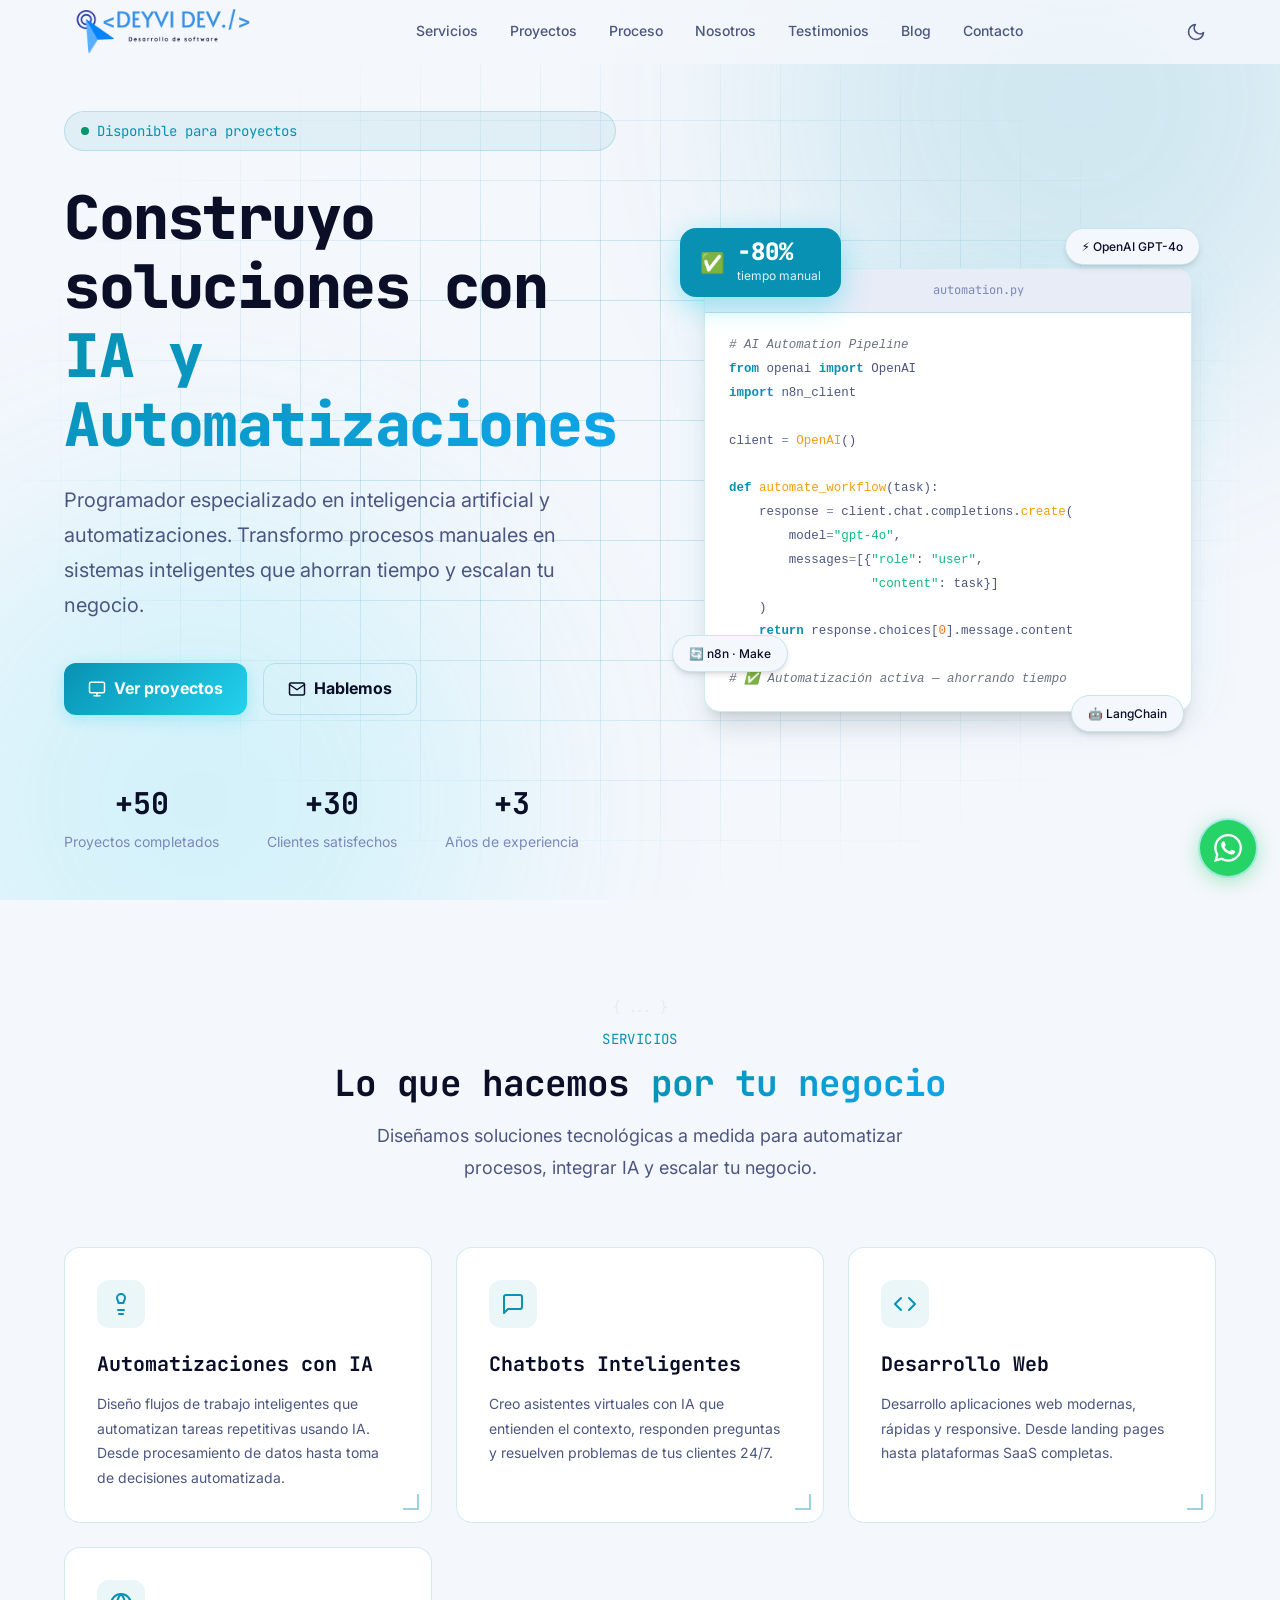
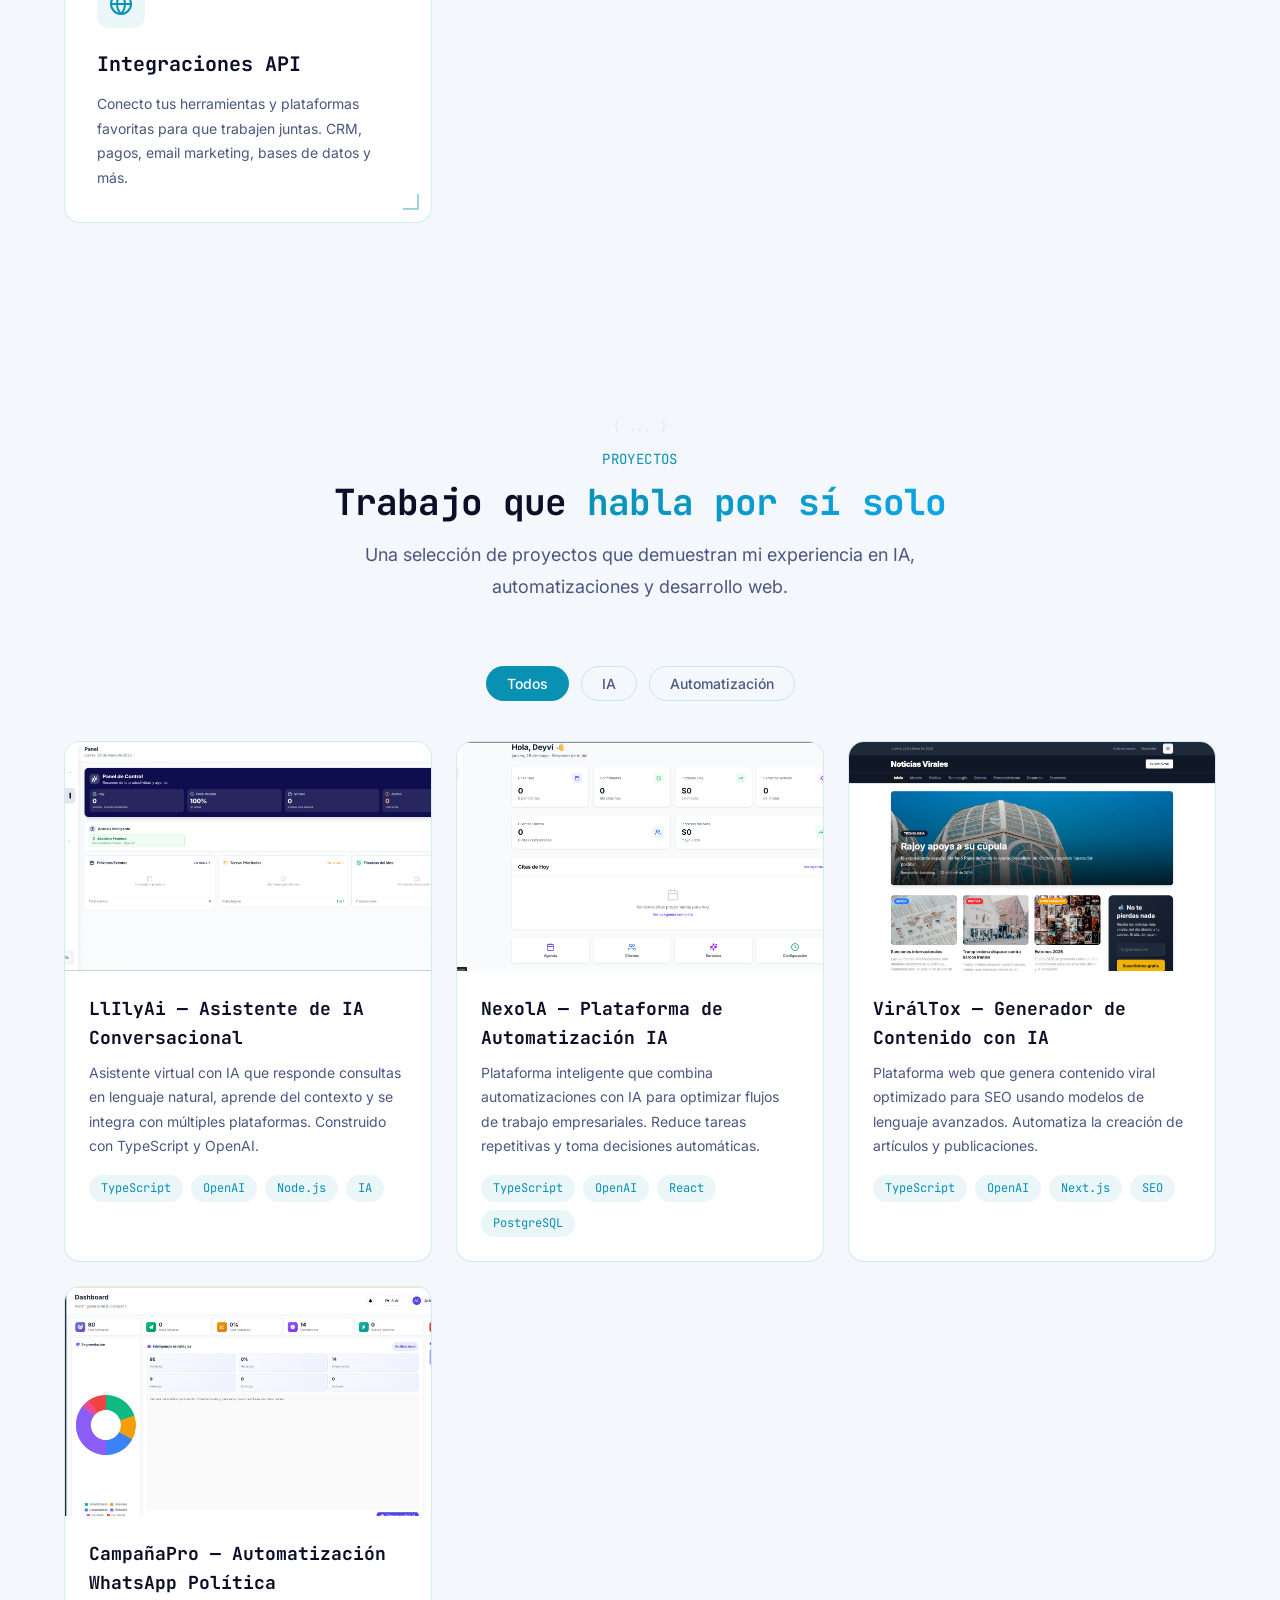
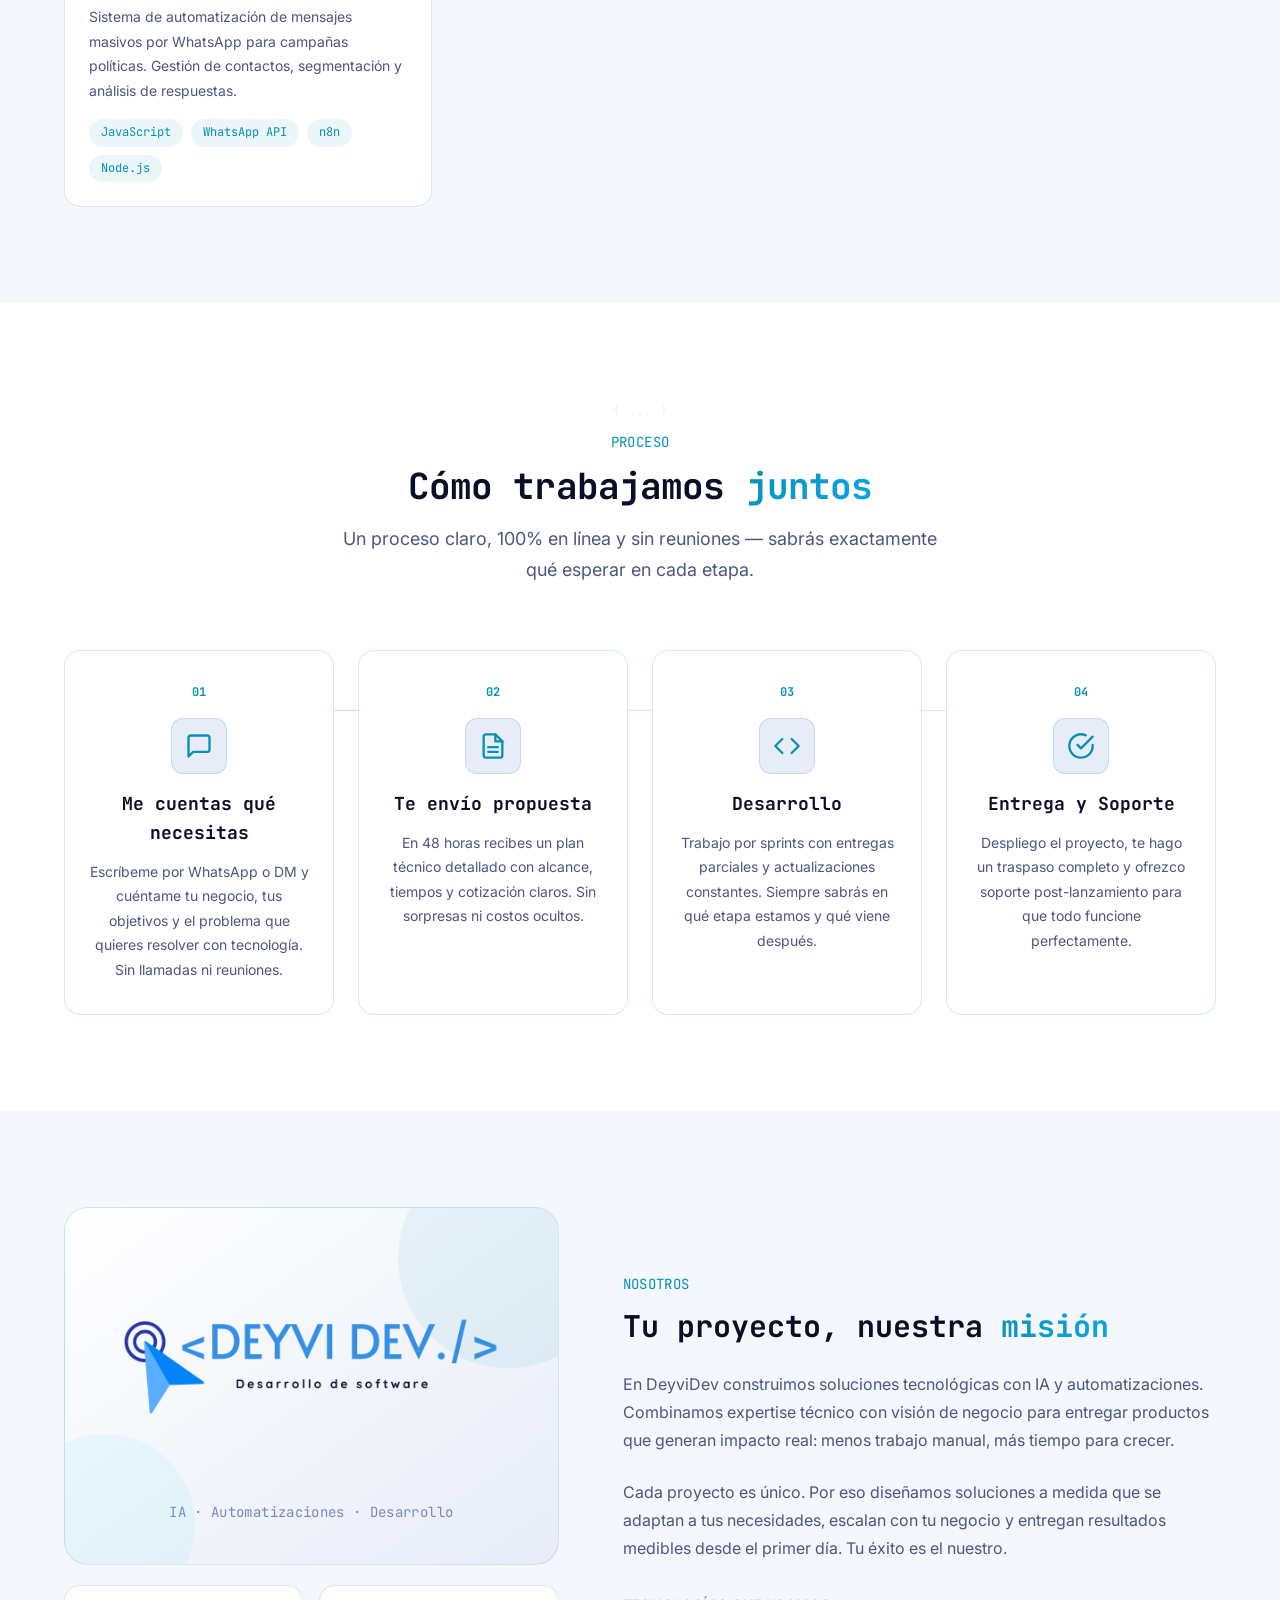
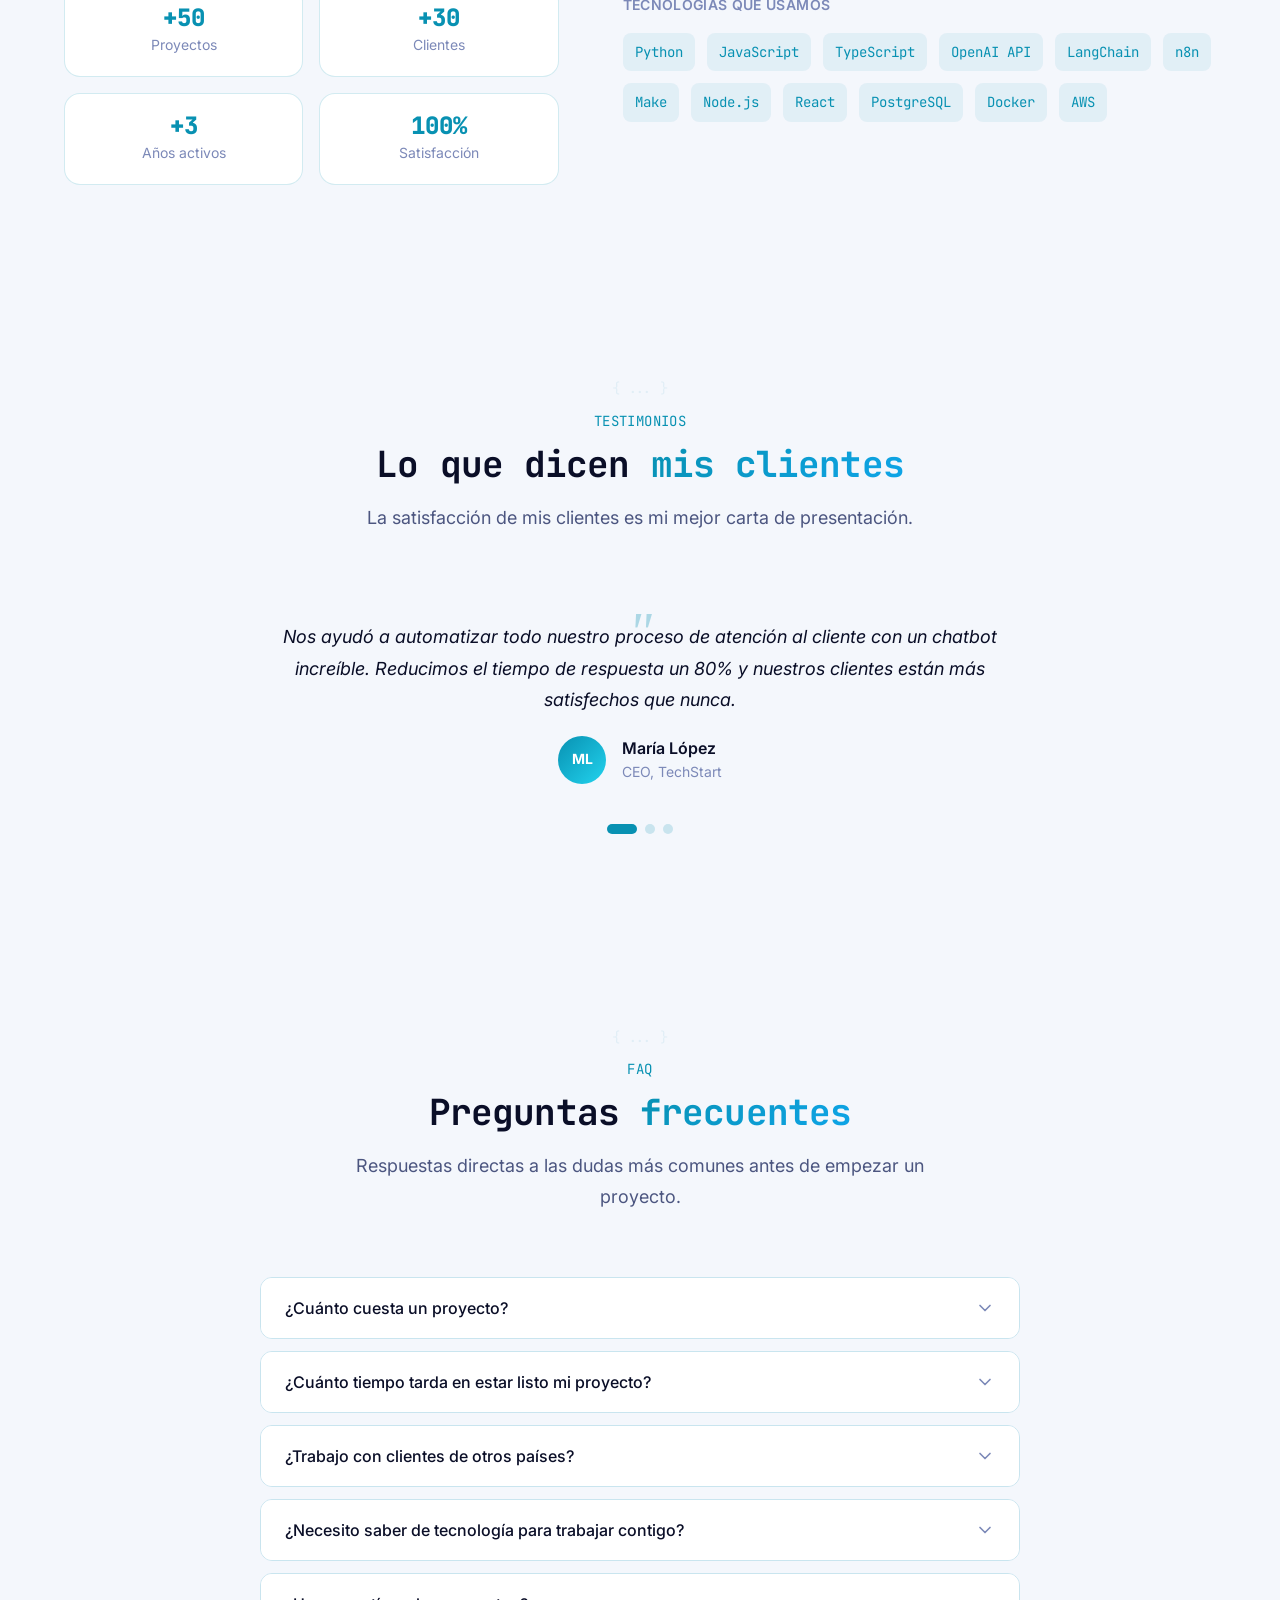
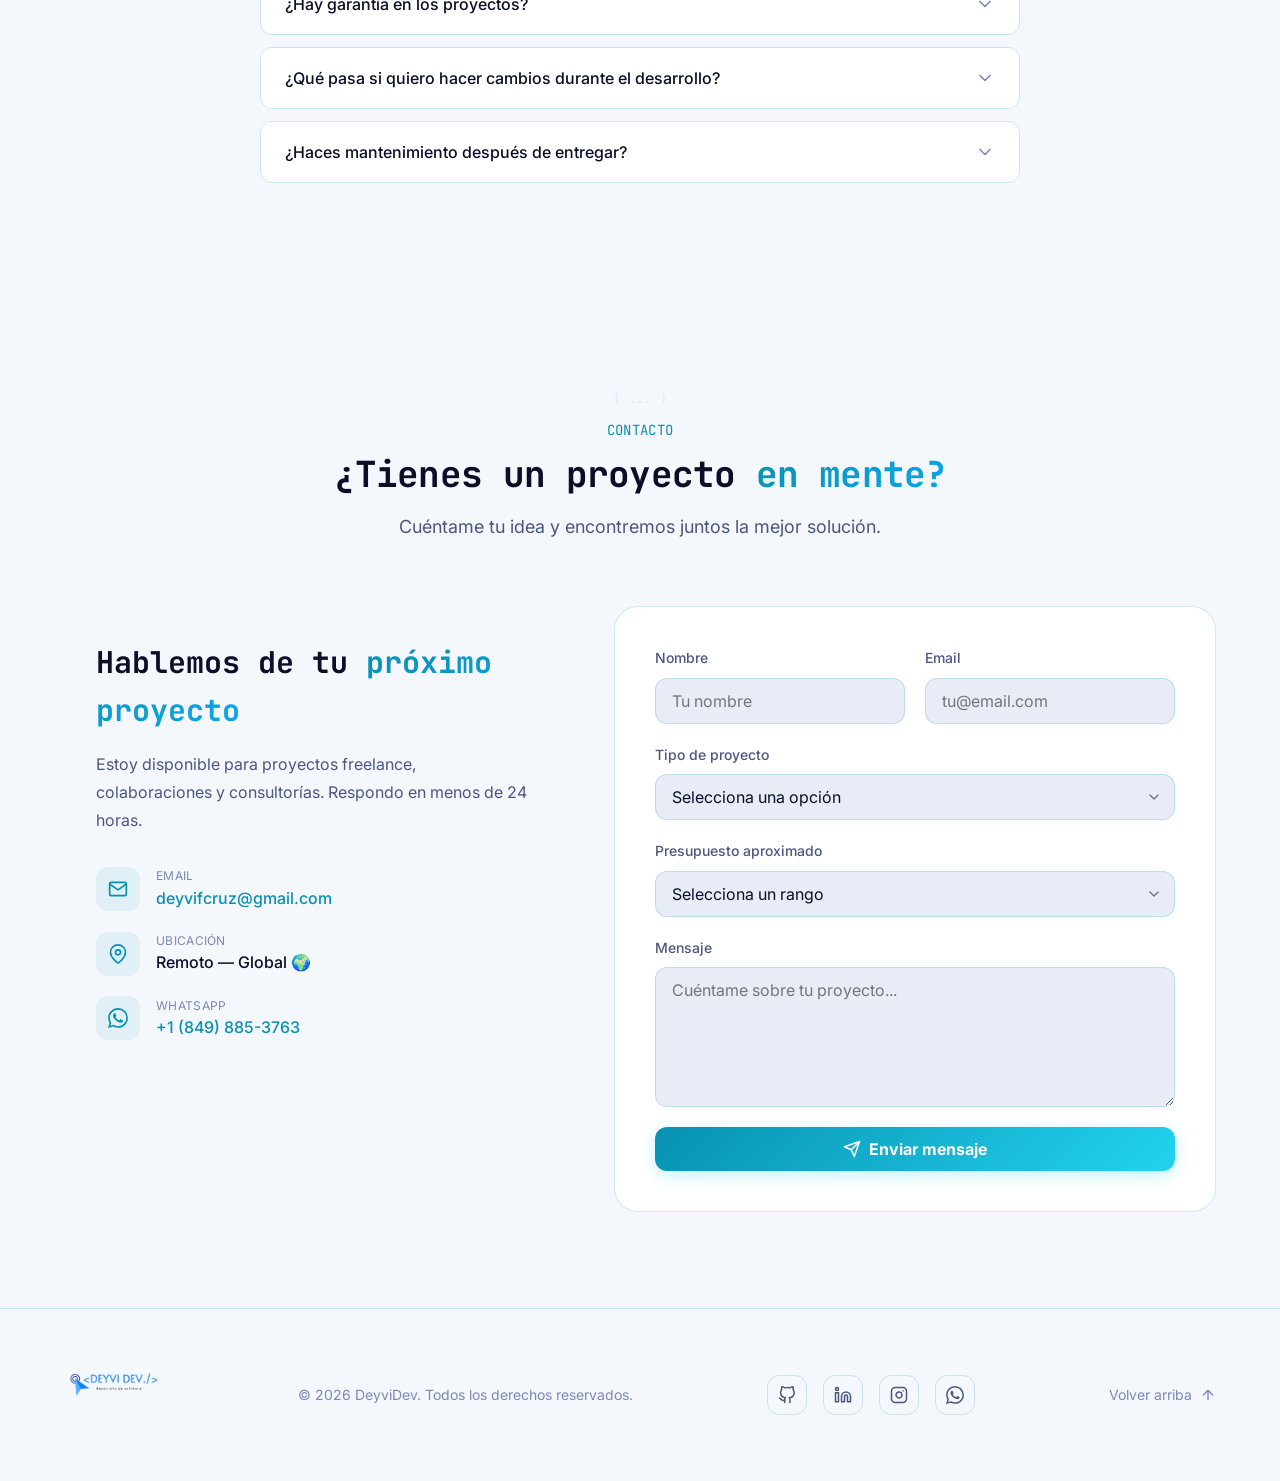
==== commit 2f620e32: "Rebrand to DeyviDev navy/cyan identity Retokenize colors to navy/cyan palette (dark + redesigned lig" ====
--- a/index.html
+++ b/index.html
@@ -3,21 +3,22 @@
 <head>
   <meta charset="UTF-8">
   <meta name="viewport" content="width=device-width, initial-scale=1.0">
-  <title>DeyviDev — Programador · IA · Automatizaciones</title>
-  <meta name="description" content="Portafolio profesional de programador especializado en IA y automatizaciones. Desarrollo soluciones inteligentes que ahorran tiempo y escalan tu negocio.">
+  <title>DeyviDev — Software y automatización para tu negocio</title>
+  <meta name="description" content="Desarrollo de páginas web, apps, chatbots con IA y automatización de procesos para PYMEs en RD, el Caribe y LATAM. Cotiza gratis.">
+  <meta name="keywords" content="desarrollo de software República Dominicana, automatización de procesos PYMES, chatbots con inteligencia artificial, desarrollo web LATAM, aplicaciones a medida, desarrollador RD, automatización con IA, páginas web para negocios">
   <meta name="author" content="DeyviDev">
 
   <!-- Open Graph -->
   <meta property="og:type" content="website">
-  <meta property="og:title" content="DeyviDev — Programador · IA · Automatizaciones">
-  <meta property="og:description" content="Desarrollo soluciones inteligentes con IA y automatizaciones que ahorran tiempo y escalan tu negocio.">
+  <meta property="og:title" content="DeyviDev — Software y automatización para tu negocio">
+  <meta property="og:description" content="Desarrollo de páginas web, apps, chatbots con IA y automatización de procesos para PYMEs en RD, el Caribe y LATAM. Cotiza gratis.">
   <meta property="og:image" content="https://deyvidev.com/assets/images/og-image.png">
   <meta property="og:url" content="https://deyvidev.com">
 
   <!-- Twitter Card -->
   <meta name="twitter:card" content="summary_large_image">
-  <meta name="twitter:title" content="DeyviDev — Programador · IA · Automatizaciones">
-  <meta name="twitter:description" content="Desarrollo soluciones inteligentes con IA y automatizaciones que ahorran tiempo y escalan tu negocio.">
+  <meta name="twitter:title" content="DeyviDev — Software y automatización para tu negocio">
+  <meta name="twitter:description" content="Desarrollo de páginas web, apps, chatbots con IA y automatización de procesos para PYMEs en RD, el Caribe y LATAM. Cotiza gratis.">
   <link rel="canonical" href="https://deyvidev.com/">
   <meta name="twitter:image" content="https://deyvidev.com/assets/images/og-image.png">
 
@@ -30,8 +31,8 @@
     "url": "https://deyvidev.com",
     "image": "https://deyvidev.com/assets/images/og-image.png",
     "email": "deyvifcruz@gmail.com",
-    "jobTitle": "Programador especializado en IA y Automatizaciones",
-    "description": "Programador especializado en inteligencia artificial y automatizaciones. Desarrollo soluciones inteligentes que ahorran tiempo y escalan tu negocio.",
+    "jobTitle": "Desarrollador de software y automatización de procesos",
+    "description": "Desarrollo de páginas web, apps, chatbots con IA y automatización de procesos para PYMEs en RD, el Caribe y LATAM.",
     "knowsAbout": ["Inteligencia Artificial", "Automatizaciones", "Python", "JavaScript", "TypeScript", "OpenAI", "LangChain", "n8n", "Node.js", "React"],
     "sameAs": [
       "https://github.com/Deyvidelacruz44",
@@ -69,9 +70,10 @@
       </a>
 
       <div class="nav__links" id="navLinks">
-        <a href="#about" class="nav__link">Nosotros</a>
         <a href="#services" class="nav__link">Servicios</a>
         <a href="#projects" class="nav__link">Proyectos</a>
+        <a href="#proceso" class="nav__link">Proceso</a>
+        <a href="#about" class="nav__link">Nosotros</a>
         <a href="#testimonials" class="nav__link">Testimonios</a>
         <a href="#blog" class="nav__link">Blog</a>
         <a href="#contact" class="nav__link">Contacto</a>
@@ -195,8 +197,154 @@
           <div class="hero__float hero__float--2">🔄 n8n · Make</div>
           <div class="hero__float hero__float--3">🤖 LangChain</div>
 
-        </div>
-
+          <!-- Mascota lobo — reservado, agrega el src cuando tengas el asset -->
+          <img src="" alt="" class="hero__mascot" aria-hidden="true">
+
+        </div>
+
+      </div>
+    </section>
+
+    <!-- ════════════════════════════════════════════════════════════
+         SERVICES
+         ════════════════════════════════════════════════════════════ -->
+    <section class="section" id="services">
+      <div class="container">
+        <div class="section__header reveal">
+          <span class="section__label">Servicios</span>
+          <h2 class="section__title">Lo que hacemos <span class="gradient-text">por tu negocio</span></h2>
+          <p class="section__description">
+            Diseñamos soluciones tecnológicas a medida para automatizar procesos,
+            integrar IA y escalar tu negocio.
+          </p>
+        </div>
+
+        <div class="services__grid reveal-stagger">
+          <!-- Service 1 -->
+          <div class="service-card">
+            <div class="service-card__icon">
+              <svg xmlns="http://www.w3.org/2000/svg" width="24" height="24" viewBox="0 0 24 24" fill="none" stroke="currentColor" stroke-width="2" stroke-linecap="round" stroke-linejoin="round"><path d="M12 2a4 4 0 0 0-4 4c0 2 1.5 3 1.5 5h5c0-2 1.5-3 1.5-5a4 4 0 0 0-4-4z"/><path d="M9 18h6"/><path d="M10 22h4"/><line x1="12" y1="2" x2="12" y2="2"/></svg>
+            </div>
+            <h3 class="service-card__title">Automatizaciones con IA</h3>
+            <p class="service-card__description">
+              Diseño flujos de trabajo inteligentes que automatizan tareas repetitivas
+              usando IA. Desde procesamiento de datos hasta toma de decisiones automatizada.
+            </p>
+          </div>
+
+          <!-- Service 2 -->
+          <div class="service-card">
+            <div class="service-card__icon">
+              <svg xmlns="http://www.w3.org/2000/svg" width="24" height="24" viewBox="0 0 24 24" fill="none" stroke="currentColor" stroke-width="2" stroke-linecap="round" stroke-linejoin="round"><path d="M21 15a2 2 0 0 1-2 2H7l-4 4V5a2 2 0 0 1 2-2h14a2 2 0 0 1 2 2z"/></svg>
+            </div>
+            <h3 class="service-card__title">Chatbots Inteligentes</h3>
+            <p class="service-card__description">
+              Creo asistentes virtuales con IA que entienden el contexto, responden
+              preguntas y resuelven problemas de tus clientes 24/7.
+            </p>
+          </div>
+
+          <!-- Service 3 -->
+          <div class="service-card">
+            <div class="service-card__icon">
+              <svg xmlns="http://www.w3.org/2000/svg" width="24" height="24" viewBox="0 0 24 24" fill="none" stroke="currentColor" stroke-width="2" stroke-linecap="round" stroke-linejoin="round"><polyline points="16 18 22 12 16 6"/><polyline points="8 6 2 12 8 18"/></svg>
+            </div>
+            <h3 class="service-card__title">Desarrollo Web</h3>
+            <p class="service-card__description">
+              Desarrollo aplicaciones web modernas, rápidas y responsive.
+              Desde landing pages hasta plataformas SaaS completas.
+            </p>
+          </div>
+
+          <!-- Service 4 -->
+          <div class="service-card">
+            <div class="service-card__icon">
+              <svg xmlns="http://www.w3.org/2000/svg" width="24" height="24" viewBox="0 0 24 24" fill="none" stroke="currentColor" stroke-width="2" stroke-linecap="round" stroke-linejoin="round"><circle cx="12" cy="12" r="10"/><line x1="2" y1="12" x2="22" y2="12"/><path d="M12 2a15.3 15.3 0 0 1 4 10 15.3 15.3 0 0 1-4 10 15.3 15.3 0 0 1-4-10 15.3 15.3 0 0 1 4-10z"/></svg>
+            </div>
+            <h3 class="service-card__title">Integraciones API</h3>
+            <p class="service-card__description">
+              Conecto tus herramientas y plataformas favoritas para que trabajen
+              juntas. CRM, pagos, email marketing, bases de datos y más.
+            </p>
+          </div>
+        </div>
+      </div>
+    </section>
+
+    <!-- ════════════════════════════════════════════════════════════
+         PROJECTS
+         ════════════════════════════════════════════════════════════ -->
+    <section class="section" id="projects">
+      <div class="container">
+        <div class="section__header reveal">
+          <span class="section__label">Proyectos</span>
+          <h2 class="section__title">Trabajo que <span class="gradient-text">habla por sí solo</span></h2>
+          <p class="section__description">
+            Una selección de proyectos que demuestran mi experiencia en IA,
+            automatizaciones y desarrollo web.
+          </p>
+        </div>
+
+        <div class="projects__filters reveal" id="projectFilters">
+          <!-- Filters rendered by JS -->
+        </div>
+
+        <div class="projects__grid" id="projectsGrid">
+          <!-- Projects rendered by JS -->
+        </div>
+      </div>
+    </section>
+
+    <!-- ════════════════════════════════════════════════════════════
+         PROCESO
+         ════════════════════════════════════════════════════════════ -->
+    <section class="section section--alt" id="proceso">
+      <div class="container">
+        <div class="section__header reveal">
+          <span class="section__label">Proceso</span>
+          <h2 class="section__title">Cómo trabajamos <span class="gradient-text">juntos</span></h2>
+          <p class="section__description">
+            Un proceso claro, 100% en línea y sin reuniones — sabrás exactamente qué esperar en cada etapa.
+          </p>
+        </div>
+
+        <div class="process__steps reveal-stagger">
+          <div class="process__step">
+            <div class="process__step-number">01</div>
+            <div class="process__step-icon">
+              <svg xmlns="http://www.w3.org/2000/svg" width="28" height="28" viewBox="0 0 24 24" fill="none" stroke="currentColor" stroke-width="2" stroke-linecap="round" stroke-linejoin="round"><path d="M21 15a2 2 0 0 1-2 2H7l-4 4V5a2 2 0 0 1 2-2h14a2 2 0 0 1 2 2z"/></svg>
+            </div>
+            <h3 class="process__step-title">Me cuentas qué necesitas</h3>
+            <p class="process__step-desc">Escríbeme por WhatsApp o DM y cuéntame tu negocio, tus objetivos y el problema que quieres resolver con tecnología. Sin llamadas ni reuniones.</p>
+          </div>
+
+          <div class="process__step">
+            <div class="process__step-number">02</div>
+            <div class="process__step-icon">
+              <svg xmlns="http://www.w3.org/2000/svg" width="28" height="28" viewBox="0 0 24 24" fill="none" stroke="currentColor" stroke-width="2" stroke-linecap="round" stroke-linejoin="round"><path d="M14 2H6a2 2 0 0 0-2 2v16a2 2 0 0 0 2 2h12a2 2 0 0 0 2-2V8z"/><polyline points="14 2 14 8 20 8"/><line x1="16" y1="13" x2="8" y2="13"/><line x1="16" y1="17" x2="8" y2="17"/></svg>
+            </div>
+            <h3 class="process__step-title">Te envío propuesta</h3>
+            <p class="process__step-desc">En 48 horas recibes un plan técnico detallado con alcance, tiempos y cotización claros. Sin sorpresas ni costos ocultos.</p>
+          </div>
+
+          <div class="process__step">
+            <div class="process__step-number">03</div>
+            <div class="process__step-icon">
+              <svg xmlns="http://www.w3.org/2000/svg" width="28" height="28" viewBox="0 0 24 24" fill="none" stroke="currentColor" stroke-width="2" stroke-linecap="round" stroke-linejoin="round"><polyline points="16 18 22 12 16 6"/><polyline points="8 6 2 12 8 18"/></svg>
+            </div>
+            <h3 class="process__step-title">Desarrollo</h3>
+            <p class="process__step-desc">Trabajo por sprints con entregas parciales y actualizaciones constantes. Siempre sabrás en qué etapa estamos y qué viene después.</p>
+          </div>
+
+          <div class="process__step">
+            <div class="process__step-number">04</div>
+            <div class="process__step-icon">
+              <svg xmlns="http://www.w3.org/2000/svg" width="28" height="28" viewBox="0 0 24 24" fill="none" stroke="currentColor" stroke-width="2" stroke-linecap="round" stroke-linejoin="round"><path d="M22 11.08V12a10 10 0 1 1-5.93-9.14"/><polyline points="22 4 12 14.01 9 11.01"/></svg>
+            </div>
+            <h3 class="process__step-title">Entrega y Soporte</h3>
+            <p class="process__step-desc">Despliego el proyecto, te hago un traspaso completo y ofrezco soporte post-lanzamiento para que todo funcione perfectamente.</p>
+          </div>
+        </div>
       </div>
     </section>
 
@@ -268,149 +416,6 @@
     </section>
 
     <!-- ════════════════════════════════════════════════════════════
-         SERVICES
-         ════════════════════════════════════════════════════════════ -->
-    <section class="section" id="services">
-      <div class="container">
-        <div class="section__header reveal">
-          <span class="section__label">Servicios</span>
-          <h2 class="section__title">Lo que hacemos <span class="gradient-text">por tu negocio</span></h2>
-          <p class="section__description">
-            Diseñamos soluciones tecnológicas a medida para automatizar procesos,
-            integrar IA y escalar tu negocio.
-          </p>
-        </div>
-
-        <div class="services__grid reveal-stagger">
-          <!-- Service 1 -->
-          <div class="service-card">
-            <div class="service-card__icon">
-              <svg xmlns="http://www.w3.org/2000/svg" width="24" height="24" viewBox="0 0 24 24" fill="none" stroke="currentColor" stroke-width="2" stroke-linecap="round" stroke-linejoin="round"><path d="M12 2a4 4 0 0 0-4 4c0 2 1.5 3 1.5 5h5c0-2 1.5-3 1.5-5a4 4 0 0 0-4-4z"/><path d="M9 18h6"/><path d="M10 22h4"/><line x1="12" y1="2" x2="12" y2="2"/></svg>
-            </div>
-            <h3 class="service-card__title">Automatizaciones con IA</h3>
-            <p class="service-card__description">
-              Diseño flujos de trabajo inteligentes que automatizan tareas repetitivas
-              usando IA. Desde procesamiento de datos hasta toma de decisiones automatizada.
-            </p>
-          </div>
-
-          <!-- Service 2 -->
-          <div class="service-card">
-            <div class="service-card__icon">
-              <svg xmlns="http://www.w3.org/2000/svg" width="24" height="24" viewBox="0 0 24 24" fill="none" stroke="currentColor" stroke-width="2" stroke-linecap="round" stroke-linejoin="round"><path d="M21 15a2 2 0 0 1-2 2H7l-4 4V5a2 2 0 0 1 2-2h14a2 2 0 0 1 2 2z"/></svg>
-            </div>
-            <h3 class="service-card__title">Chatbots Inteligentes</h3>
-            <p class="service-card__description">
-              Creo asistentes virtuales con IA que entienden el contexto, responden
-              preguntas y resuelven problemas de tus clientes 24/7.
-            </p>
-          </div>
-
-          <!-- Service 3 -->
-          <div class="service-card">
-            <div class="service-card__icon">
-              <svg xmlns="http://www.w3.org/2000/svg" width="24" height="24" viewBox="0 0 24 24" fill="none" stroke="currentColor" stroke-width="2" stroke-linecap="round" stroke-linejoin="round"><polyline points="16 18 22 12 16 6"/><polyline points="8 6 2 12 8 18"/></svg>
-            </div>
-            <h3 class="service-card__title">Desarrollo Web</h3>
-            <p class="service-card__description">
-              Desarrollo aplicaciones web modernas, rápidas y responsive.
-              Desde landing pages hasta plataformas SaaS completas.
-            </p>
-          </div>
-
-          <!-- Service 4 -->
-          <div class="service-card">
-            <div class="service-card__icon">
-              <svg xmlns="http://www.w3.org/2000/svg" width="24" height="24" viewBox="0 0 24 24" fill="none" stroke="currentColor" stroke-width="2" stroke-linecap="round" stroke-linejoin="round"><circle cx="12" cy="12" r="10"/><line x1="2" y1="12" x2="22" y2="12"/><path d="M12 2a15.3 15.3 0 0 1 4 10 15.3 15.3 0 0 1-4 10 15.3 15.3 0 0 1-4-10 15.3 15.3 0 0 1 4-10z"/></svg>
-            </div>
-            <h3 class="service-card__title">Integraciones API</h3>
-            <p class="service-card__description">
-              Conecto tus herramientas y plataformas favoritas para que trabajen
-              juntas. CRM, pagos, email marketing, bases de datos y más.
-            </p>
-          </div>
-        </div>
-      </div>
-    </section>
-
-    <!-- ════════════════════════════════════════════════════════════
-         PROCESO
-         ════════════════════════════════════════════════════════════ -->
-    <section class="section section--alt" id="proceso">
-      <div class="container">
-        <div class="section__header reveal">
-          <span class="section__label">Proceso</span>
-          <h2 class="section__title">Cómo trabajamos <span class="gradient-text">juntos</span></h2>
-          <p class="section__description">
-            Un proceso claro y transparente para que sepas exactamente qué esperar en cada etapa.
-          </p>
-        </div>
-
-        <div class="process__steps reveal-stagger">
-          <div class="process__step">
-            <div class="process__step-number">01</div>
-            <div class="process__step-icon">
-              <svg xmlns="http://www.w3.org/2000/svg" width="28" height="28" viewBox="0 0 24 24" fill="none" stroke="currentColor" stroke-width="2" stroke-linecap="round" stroke-linejoin="round"><path d="M21 15a2 2 0 0 1-2 2H7l-4 4V5a2 2 0 0 1 2-2h14a2 2 0 0 1 2 2z"/></svg>
-            </div>
-            <h3 class="process__step-title">Descubrimiento</h3>
-            <p class="process__step-desc">Llamada gratuita de 30 minutos para entender tu negocio, tus objetivos y el problema que quieres resolver con tecnología.</p>
-          </div>
-
-          <div class="process__step">
-            <div class="process__step-number">02</div>
-            <div class="process__step-icon">
-              <svg xmlns="http://www.w3.org/2000/svg" width="28" height="28" viewBox="0 0 24 24" fill="none" stroke="currentColor" stroke-width="2" stroke-linecap="round" stroke-linejoin="round"><path d="M14 2H6a2 2 0 0 0-2 2v16a2 2 0 0 0 2 2h12a2 2 0 0 0 2-2V8z"/><polyline points="14 2 14 8 20 8"/><line x1="16" y1="13" x2="8" y2="13"/><line x1="16" y1="17" x2="8" y2="17"/></svg>
-            </div>
-            <h3 class="process__step-title">Propuesta</h3>
-            <p class="process__step-desc">En 48 horas recibes un plan técnico detallado con alcance, tiempos y presupuesto claro. Sin sorpresas ni costos ocultos.</p>
-          </div>
-
-          <div class="process__step">
-            <div class="process__step-number">03</div>
-            <div class="process__step-icon">
-              <svg xmlns="http://www.w3.org/2000/svg" width="28" height="28" viewBox="0 0 24 24" fill="none" stroke="currentColor" stroke-width="2" stroke-linecap="round" stroke-linejoin="round"><polyline points="16 18 22 12 16 6"/><polyline points="8 6 2 12 8 18"/></svg>
-            </div>
-            <h3 class="process__step-title">Desarrollo</h3>
-            <p class="process__step-desc">Trabajo por sprints con entregas parciales y actualizaciones constantes. Siempre sabrás en qué etapa estamos y qué viene después.</p>
-          </div>
-
-          <div class="process__step">
-            <div class="process__step-number">04</div>
-            <div class="process__step-icon">
-              <svg xmlns="http://www.w3.org/2000/svg" width="28" height="28" viewBox="0 0 24 24" fill="none" stroke="currentColor" stroke-width="2" stroke-linecap="round" stroke-linejoin="round"><path d="M22 11.08V12a10 10 0 1 1-5.93-9.14"/><polyline points="22 4 12 14.01 9 11.01"/></svg>
-            </div>
-            <h3 class="process__step-title">Entrega y Soporte</h3>
-            <p class="process__step-desc">Despliego el proyecto, te hago un traspaso completo y ofrezco soporte post-lanzamiento para que todo funcione perfectamente.</p>
-          </div>
-        </div>
-      </div>
-    </section>
-
-    <!-- ════════════════════════════════════════════════════════════
-         PROJECTS
-         ════════════════════════════════════════════════════════════ -->
-    <section class="section" id="projects">
-      <div class="container">
-        <div class="section__header reveal">
-          <span class="section__label">Proyectos</span>
-          <h2 class="section__title">Trabajo que <span class="gradient-text">habla por sí solo</span></h2>
-          <p class="section__description">
-            Una selección de proyectos que demuestran mi experiencia en IA,
-            automatizaciones y desarrollo web.
-          </p>
-        </div>
-
-        <div class="projects__filters reveal" id="projectFilters">
-          <!-- Filters rendered by JS -->
-        </div>
-
-        <div class="projects__grid" id="projectsGrid">
-          <!-- Projects rendered by JS -->
-        </div>
-      </div>
-    </section>
-
-    <!-- ════════════════════════════════════════════════════════════
          TESTIMONIALS
          ════════════════════════════════════════════════════════════ -->
     <section class="section" id="testimonials">
@@ -747,6 +752,18 @@
               </div>
 
               <div class="form-group">
+                <label for="budget">Presupuesto aproximado</label>
+                <select id="budget" name="budget" required>
+                  <option value="" disabled selected>Selecciona un rango</option>
+                  <option value="menos-500">Menos de $500</option>
+                  <option value="500-1500">$500 – $1,500</option>
+                  <option value="1500-3000">$1,500 – $3,000</option>
+                  <option value="3000-mas">Más de $3,000</option>
+                  <option value="no-seguro">Aún no estoy seguro</option>
+                </select>
+              </div>
+
+              <div class="form-group">
                 <label for="message">Mensaje</label>
                 <textarea id="message" name="message" placeholder="Cuéntame sobre tu proyecto..." required></textarea>
               </div>
--- a/css/variables.css
+++ b/css/variables.css
@@ -87,38 +87,38 @@
    ========================================================================== */
 
 [data-theme="dark"] {
-  --bg-primary: #0a0a0f;
-  --bg-secondary: #12121a;
-  --bg-tertiary: #1a1a28;
-  --bg-elevated: #1e1e2e;
+  --bg-primary: #0A0E27;
+  --bg-secondary: #131A3A;
+  --bg-tertiary: #1B234A;
+  --bg-elevated: #1B234A;
 
-  --text-primary: #e4e4e7;
-  --text-secondary: #a1a1aa;
-  --text-tertiary: #71717a;
-  --text-inverse: #18181b;
+  --text-primary: #FFFFFF;
+  --text-secondary: #AEB9E1;
+  --text-tertiary: #7C89B8;
+  --text-inverse: #0A0E27;
 
-  --accent: #6366f1;
-  --accent-hover: #818cf8;
-  --accent-subtle: rgba(99, 102, 241, 0.15);
-  --accent-secondary: #22d3ee;
-  --accent-secondary-subtle: rgba(34, 211, 238, 0.15);
+  --accent: #22D3EE;
+  --accent-hover: #67E8F9;
+  --accent-subtle: rgba(34, 211, 238, 0.12);
+  --accent-secondary: #0EA5E9;
+  --accent-secondary-subtle: rgba(14, 165, 233, 0.12);
 
-  --gradient-hero: linear-gradient(135deg, #6366f1, #22d3ee);
-  --gradient-text: linear-gradient(135deg, #818cf8, #22d3ee);
+  --gradient-hero: linear-gradient(135deg, #0EA5E9, #22D3EE);
+  --gradient-text: linear-gradient(135deg, #67E8F9, #22D3EE);
   --gradient-card: linear-gradient(145deg, var(--bg-secondary), var(--bg-tertiary));
 
-  --border-color: rgba(255, 255, 255, 0.08);
-  --border-color-hover: rgba(255, 255, 255, 0.15);
+  --border-color: rgba(34, 211, 238, 0.15);
+  --border-color-hover: rgba(34, 211, 238, 0.35);
 
-  --shadow-card: 0 4px 24px rgba(0, 0, 0, 0.4);
-  --shadow-glow: 0 0 40px rgba(99, 102, 241, 0.15);
+  --shadow-card: 0 4px 24px rgba(0, 0, 0, 0.45);
+  --shadow-glow: 0 0 40px rgba(34, 211, 238, 0.18);
 
-  --nav-bg: rgba(10, 10, 15, 0.85);
+  --nav-bg: rgba(10, 14, 39, 0.85);
   --nav-blur: blur(12px);
 
-  --code-bg: #1e1e2e;
-  --tag-bg: rgba(99, 102, 241, 0.12);
-  --tag-text: #a5b4fc;
+  --code-bg: #131A3A;
+  --tag-bg: rgba(34, 211, 238, 0.12);
+  --tag-text: #67E8F9;
 
   --success: #34d399;
   --error: #f87171;
@@ -130,38 +130,38 @@
    ========================================================================== */
 
 [data-theme="light"] {
-  --bg-primary: #fafafa;
-  --bg-secondary: #ffffff;
-  --bg-tertiary: #f4f4f5;
-  --bg-elevated: #ffffff;
+  --bg-primary: #F4F7FC;
+  --bg-secondary: #FFFFFF;
+  --bg-tertiary: #E7ECF7;
+  --bg-elevated: #FFFFFF;
 
-  --text-primary: #18181b;
-  --text-secondary: #52525b;
-  --text-tertiary: #a1a1aa;
-  --text-inverse: #fafafa;
+  --text-primary: #0A0E27;
+  --text-secondary: #4C5680;
+  --text-tertiary: #7C89B8;
+  --text-inverse: #FFFFFF;
 
-  --accent: #4f46e5;
-  --accent-hover: #6366f1;
-  --accent-subtle: rgba(79, 70, 229, 0.08);
-  --accent-secondary: #0891b2;
-  --accent-secondary-subtle: rgba(8, 145, 178, 0.08);
+  --accent: #0891B2;
+  --accent-hover: #0EA5E9;
+  --accent-subtle: rgba(8, 145, 178, 0.08);
+  --accent-secondary: #22D3EE;
+  --accent-secondary-subtle: rgba(34, 211, 238, 0.10);
 
-  --gradient-hero: linear-gradient(135deg, #4f46e5, #0891b2);
-  --gradient-text: linear-gradient(135deg, #4f46e5, #0891b2);
+  --gradient-hero: linear-gradient(135deg, #0891B2, #22D3EE);
+  --gradient-text: linear-gradient(135deg, #0891B2, #0EA5E9);
   --gradient-card: linear-gradient(145deg, var(--bg-secondary), var(--bg-tertiary));
 
-  --border-color: rgba(0, 0, 0, 0.08);
-  --border-color-hover: rgba(0, 0, 0, 0.15);
+  --border-color: rgba(8, 145, 178, 0.18);
+  --border-color-hover: rgba(8, 145, 178, 0.32);
 
-  --shadow-card: 0 4px 24px rgba(0, 0, 0, 0.08);
-  --shadow-glow: 0 0 40px rgba(79, 70, 229, 0.1);
+  --shadow-card: 0 4px 24px rgba(10, 14, 39, 0.08);
+  --shadow-glow: 0 0 40px rgba(8, 145, 178, 0.12);
 
-  --nav-bg: rgba(250, 250, 250, 0.85);
+  --nav-bg: rgba(244, 247, 252, 0.85);
   --nav-blur: blur(12px);
 
-  --code-bg: #f4f4f5;
-  --tag-bg: rgba(79, 70, 229, 0.08);
-  --tag-text: #4f46e5;
+  --code-bg: #E7ECF7;
+  --tag-bg: rgba(8, 145, 178, 0.08);
+  --tag-text: #0891B2;
 
   --success: #059669;
   --error: #dc2626;
--- a/css/styles.css
+++ b/css/styles.css
@@ -79,6 +79,16 @@
 .section__header {
   text-align: center;
   margin-bottom: var(--space-16);
+  position: relative;
+}
+
+.section__header::before {
+  content: '{ ... }';
+  display: block;
+  font-family: var(--font-mono);
+  font-size: var(--text-sm);
+  color: var(--accent-subtle);
+  margin-bottom: var(--space-2);
 }
 
 .section__label {
@@ -92,6 +102,7 @@
 }
 
 .section__title {
+  font-family: var(--font-mono);
   font-size: var(--text-4xl);
   font-weight: 700;
   line-height: var(--leading-tight);
@@ -122,7 +133,7 @@
   gap: var(--space-2);
   padding: var(--space-3) var(--space-6);
   border-radius: var(--radius-lg);
-  font-weight: 500;
+  font-weight: 700;
   font-size: var(--text-base);
   transition: all var(--duration-normal) var(--ease-out);
   position: relative;
@@ -131,14 +142,14 @@
 
 .btn--primary {
   background: var(--gradient-hero);
-  color: #fff;
-  box-shadow: 0 4px 15px rgba(99, 102, 241, 0.3);
+  color: var(--text-inverse);
+  box-shadow: 0 4px 15px rgba(34, 211, 238, 0.3);
 }
 
 .btn--primary:hover {
   transform: translateY(-2px);
-  box-shadow: 0 8px 25px rgba(99, 102, 241, 0.4);
-  color: #fff;
+  box-shadow: 0 8px 25px rgba(34, 211, 238, 0.4);
+  color: var(--text-inverse);
 }
 
 .btn--secondary {
@@ -208,7 +219,7 @@
   display: flex;
   align-items: center;
   justify-content: center;
-  color: #fff;
+  color: var(--text-inverse);
   font-size: var(--text-sm);
   font-weight: 800;
   font-family: var(--font-mono);
@@ -413,6 +424,7 @@
 }
 
 .hero__title {
+  font-family: var(--font-mono);
   font-size: var(--text-6xl);
   font-weight: 800;
   line-height: var(--leading-tight);
@@ -468,13 +480,29 @@
   padding: var(--space-10) var(--space-6) var(--space-6);
 }
 
+/* Mascota lobo — sin asset todavía; se oculta sola mientras no tenga src */
+.hero__mascot {
+  position: absolute;
+  bottom: -24px;
+  right: -16px;
+  width: 140px;
+  height: auto;
+  z-index: 1;
+  pointer-events: none;
+}
+
+.hero__mascot:not([src]),
+.hero__mascot[src=""] {
+  display: none;
+}
+
 /* Terminal */
 .hero__terminal {
   background: var(--bg-secondary);
   border: 1px solid var(--border-color);
   border-radius: var(--radius-xl);
   overflow: hidden;
-  box-shadow: var(--shadow-xl), 0 0 60px rgba(99,102,241,0.08);
+  box-shadow: var(--shadow-xl), 0 0 60px rgba(34,211,238,0.08);
 }
 
 .hero__terminal-header {
@@ -587,9 +615,9 @@
   gap: var(--space-3);
   padding: var(--space-3) var(--space-5);
   background: var(--accent);
-  color: #fff;
+  color: var(--text-inverse);
   border-radius: var(--radius-xl);
-  box-shadow: 0 8px 28px rgba(99, 102, 241, 0.45);
+  box-shadow: 0 8px 28px rgba(34, 211, 238, 0.45);
   z-index: 2;
   animation: hero-float-down 4s ease-in-out infinite 0.6s;
 }
@@ -720,6 +748,7 @@
 }
 
 .about__text h3 {
+  font-family: var(--font-mono);
   font-size: var(--text-3xl);
   font-weight: 700;
   margin-bottom: var(--space-6);
@@ -783,6 +812,35 @@
   transition: all var(--duration-normal) var(--ease-out);
   position: relative;
   overflow: hidden;
+}
+
+.service-card::before,
+.service-card::after {
+  content: '';
+  position: absolute;
+  width: 16px;
+  height: 16px;
+  border-color: var(--accent);
+  opacity: 0.4;
+  pointer-events: none;
+}
+
+.service-card::before {
+  top: var(--space-3);
+  left: var(--space-3);
+  border-top: 2px solid var(--accent);
+  border-left: 2px solid var(--accent);
+}
+
+.service-card::after {
+  bottom: var(--space-3);
+  right: var(--space-3);
+  border-bottom: 2px solid var(--accent);
+  border-right: 2px solid var(--accent);
+}
+
+.service-card:hover {
+  box-shadow: var(--shadow-glow);
 }
 
 .service-card::before {
@@ -825,8 +883,9 @@
 }
 
 .service-card__title {
+  font-family: var(--font-mono);
   font-size: var(--text-xl);
-  font-weight: 600;
+  font-weight: 700;
   margin-bottom: var(--space-3);
 }
 
@@ -863,7 +922,7 @@
 
 .filter-btn.active {
   background: var(--accent);
-  color: #fff;
+  color: var(--text-inverse);
   border-color: var(--accent);
 }
 
@@ -879,6 +938,10 @@
   border-radius: var(--radius-xl);
   overflow: hidden;
   transition: all var(--duration-normal) var(--ease-out);
+}
+
+.project-card:hover {
+  box-shadow: var(--shadow-glow);
 }
 
 .project-card:hover {
@@ -929,8 +992,9 @@
 }
 
 .project-card__title {
+  font-family: var(--font-mono);
   font-size: var(--text-lg);
-  font-weight: 600;
+  font-weight: 700;
   margin-bottom: var(--space-2);
 }
 
@@ -1013,7 +1077,7 @@
   align-items: center;
   justify-content: center;
   font-weight: 700;
-  color: #fff;
+  color: var(--text-inverse);
   font-size: var(--text-sm);
 }
 
@@ -1118,8 +1182,9 @@
 }
 
 .blog-card__title {
+  font-family: var(--font-mono);
   font-size: var(--text-lg);
-  font-weight: 600;
+  font-weight: 700;
   margin-bottom: var(--space-3);
   line-height: var(--leading-snug);
 }
@@ -1159,6 +1224,7 @@
 }
 
 .contact__info h3 {
+  font-family: var(--font-mono);
   font-size: var(--text-3xl);
   font-weight: 700;
   margin-bottom: var(--space-4);
@@ -1601,13 +1667,14 @@
 
 .process__step:hover .process__step-icon {
   background: var(--accent);
-  color: #fff;
+  color: var(--text-inverse);
   border-color: var(--accent);
 }
 
 .process__step-title {
+  font-family: var(--font-mono);
   font-size: var(--text-lg);
-  font-weight: 600;
+  font-weight: 700;
   margin-bottom: var(--space-3);
 }
 
@@ -1717,7 +1784,7 @@
   display: flex;
   align-items: center;
   justify-content: center;
-  box-shadow: 0 4px 20px rgba(37, 211, 102, 0.45);
+  box-shadow: 0 4px 20px rgba(37, 211, 102, 0.45), 0 0 0 2px rgba(34, 211, 238, 0.25);
   z-index: var(--z-sticky);
   transition: all var(--duration-normal) var(--ease-out);
 }
@@ -1726,7 +1793,7 @@
   background: #128C7E;
   color: #fff;
   transform: scale(1.1);
-  box-shadow: 0 8px 30px rgba(37, 211, 102, 0.55);
+  box-shadow: 0 8px 30px rgba(37, 211, 102, 0.55), 0 0 0 2px rgba(34, 211, 238, 0.4);
 }
 
 @media (max-width: 480px) {
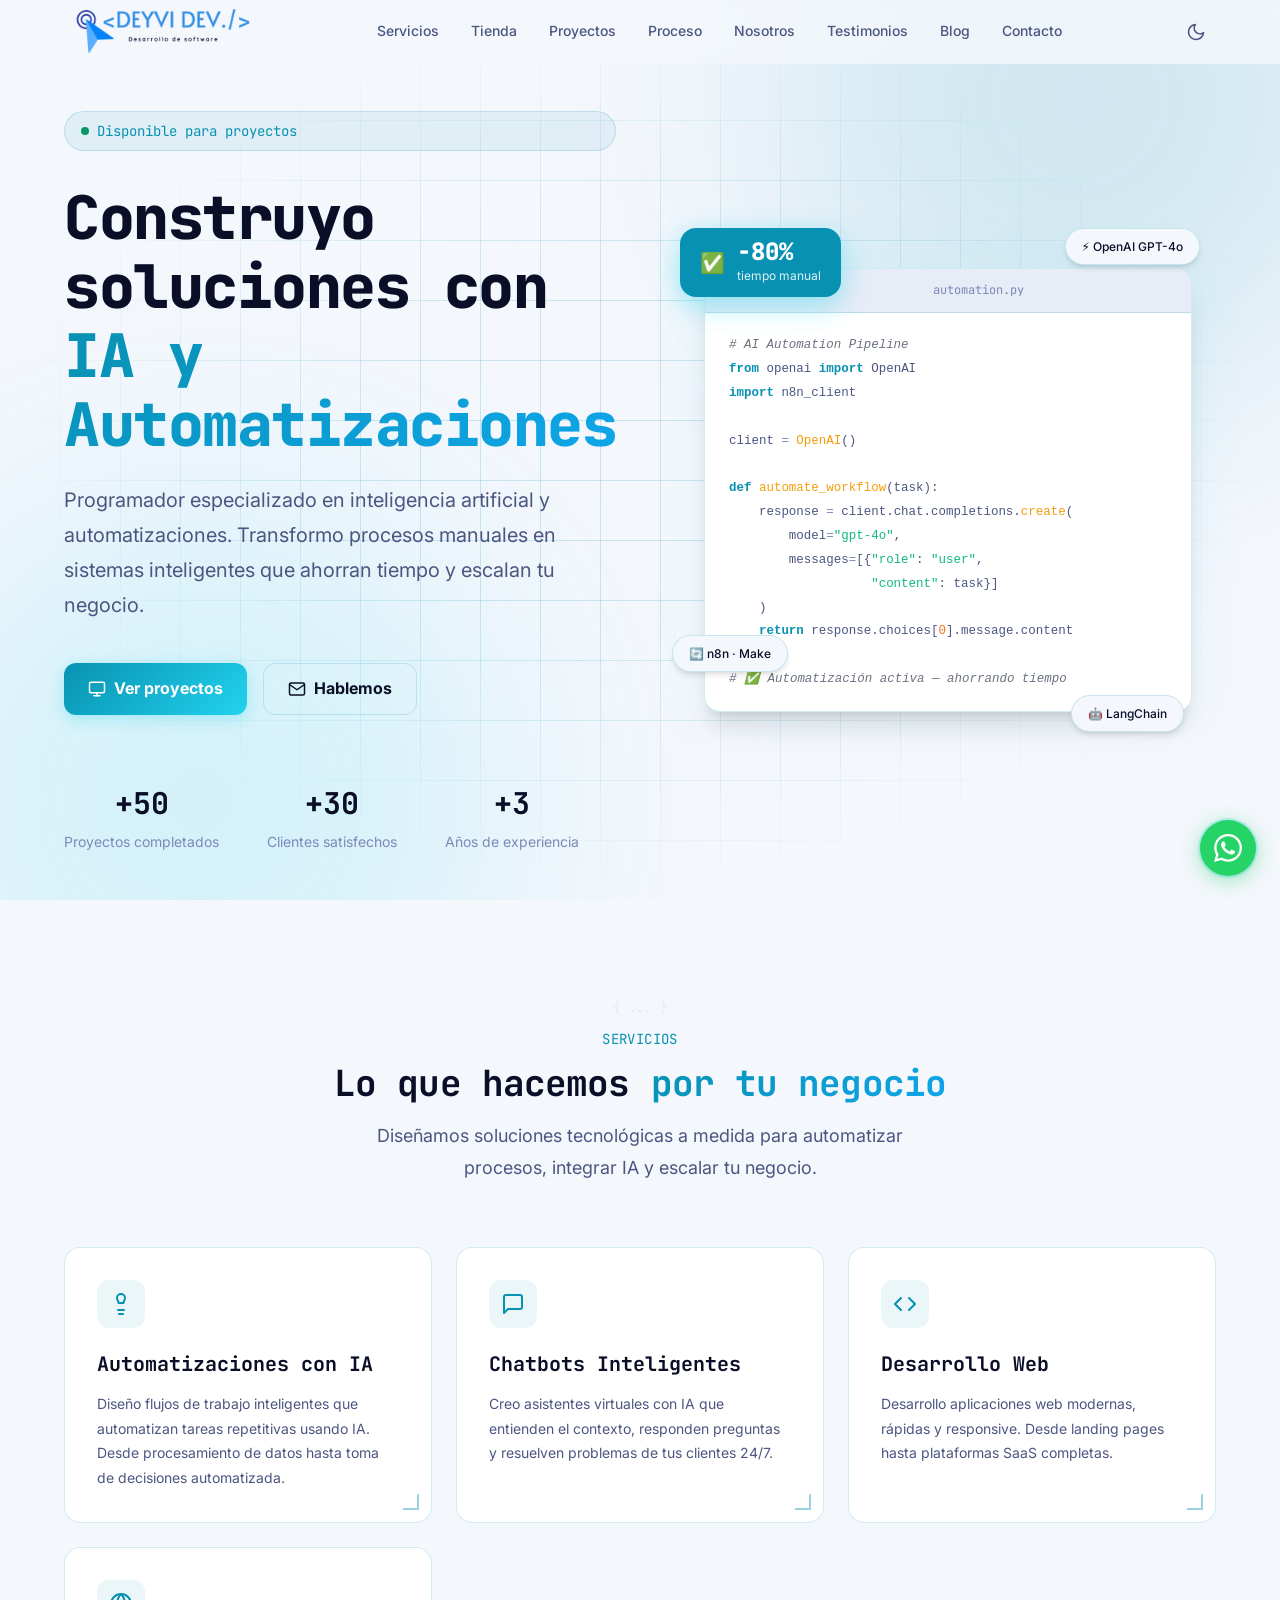
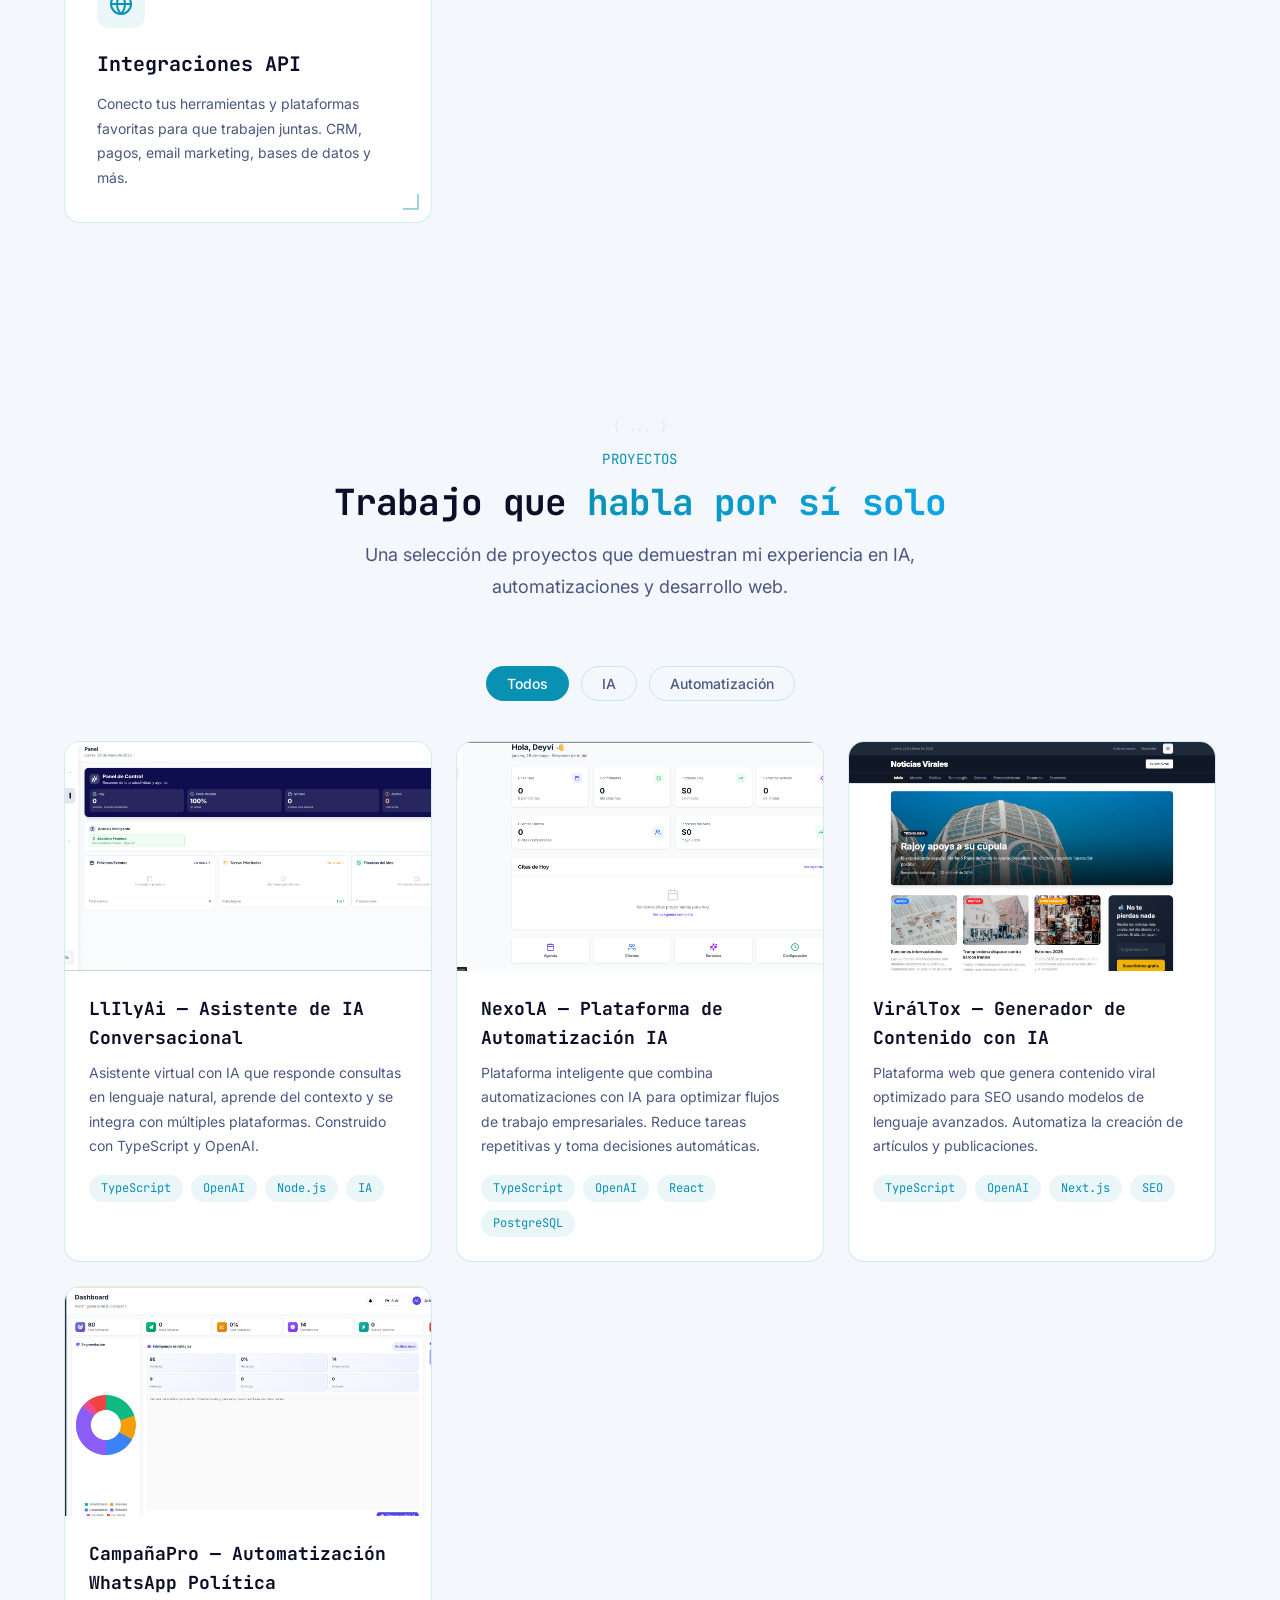
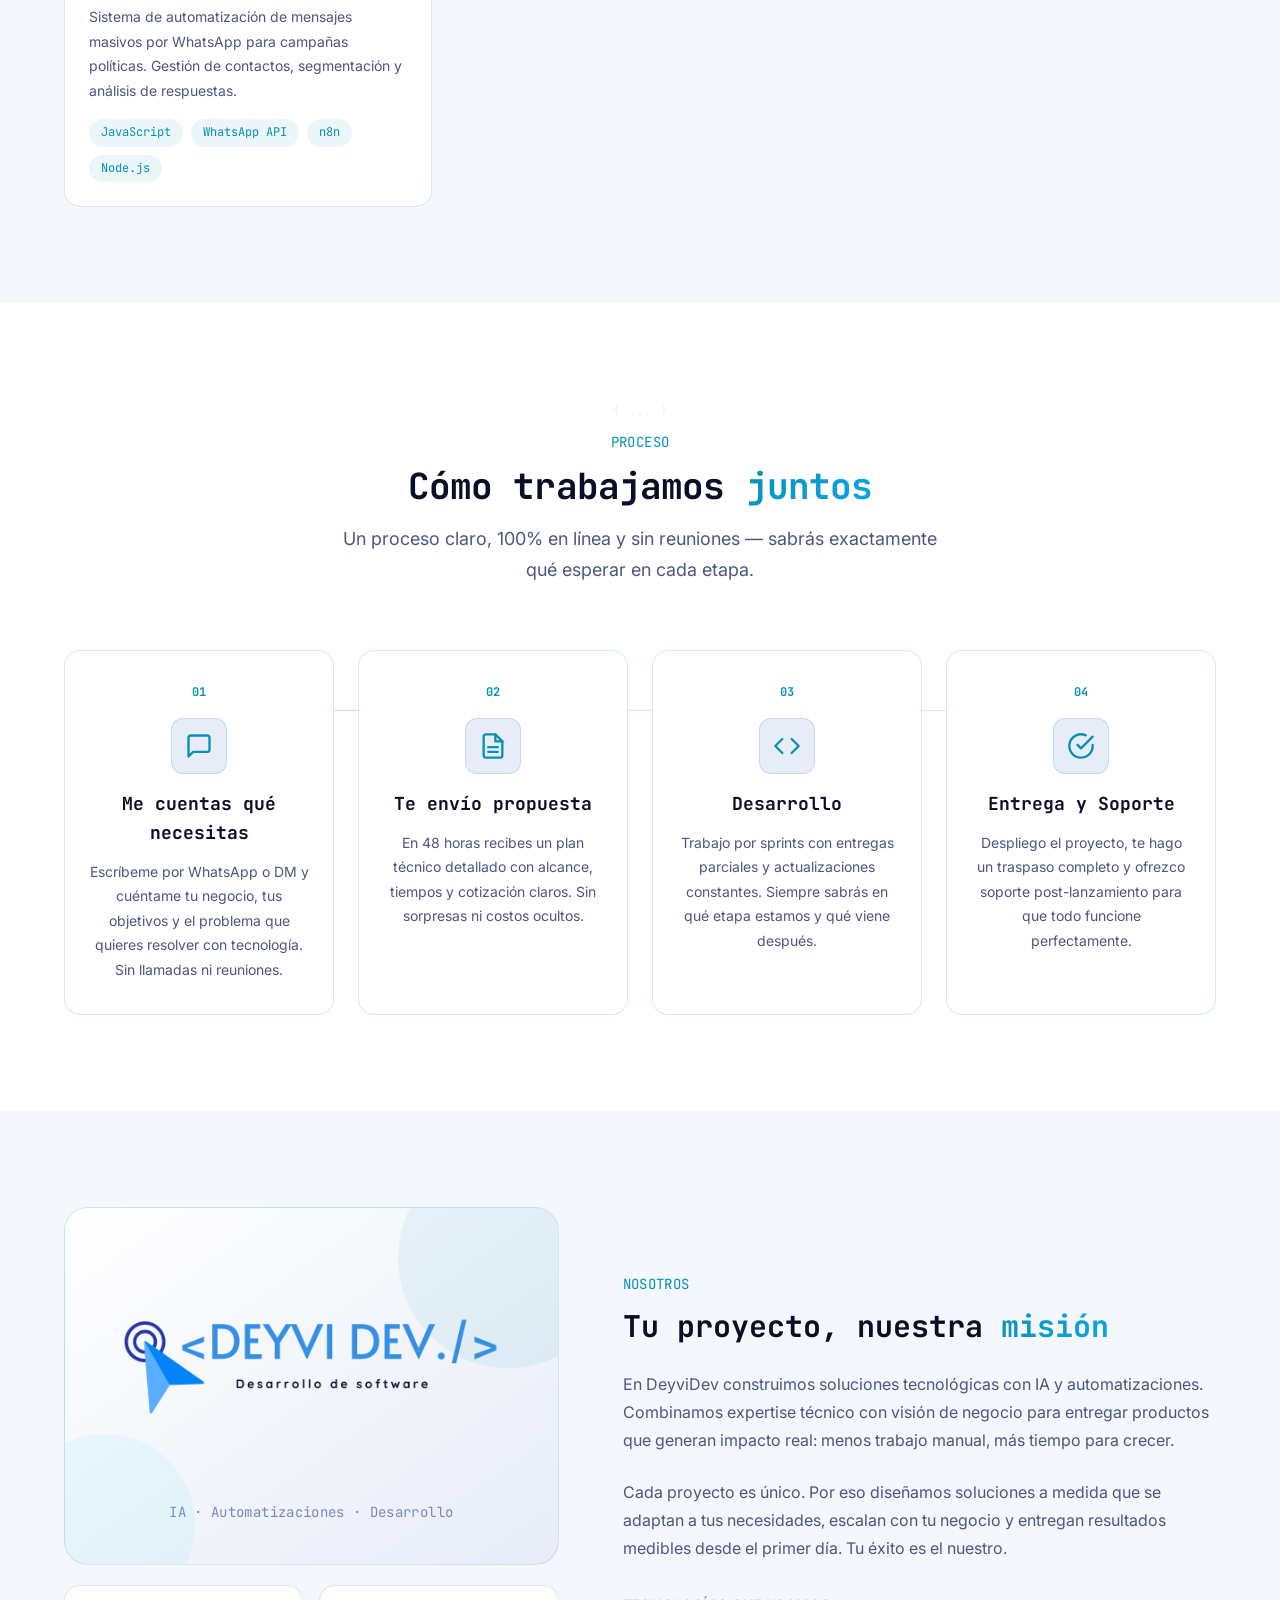
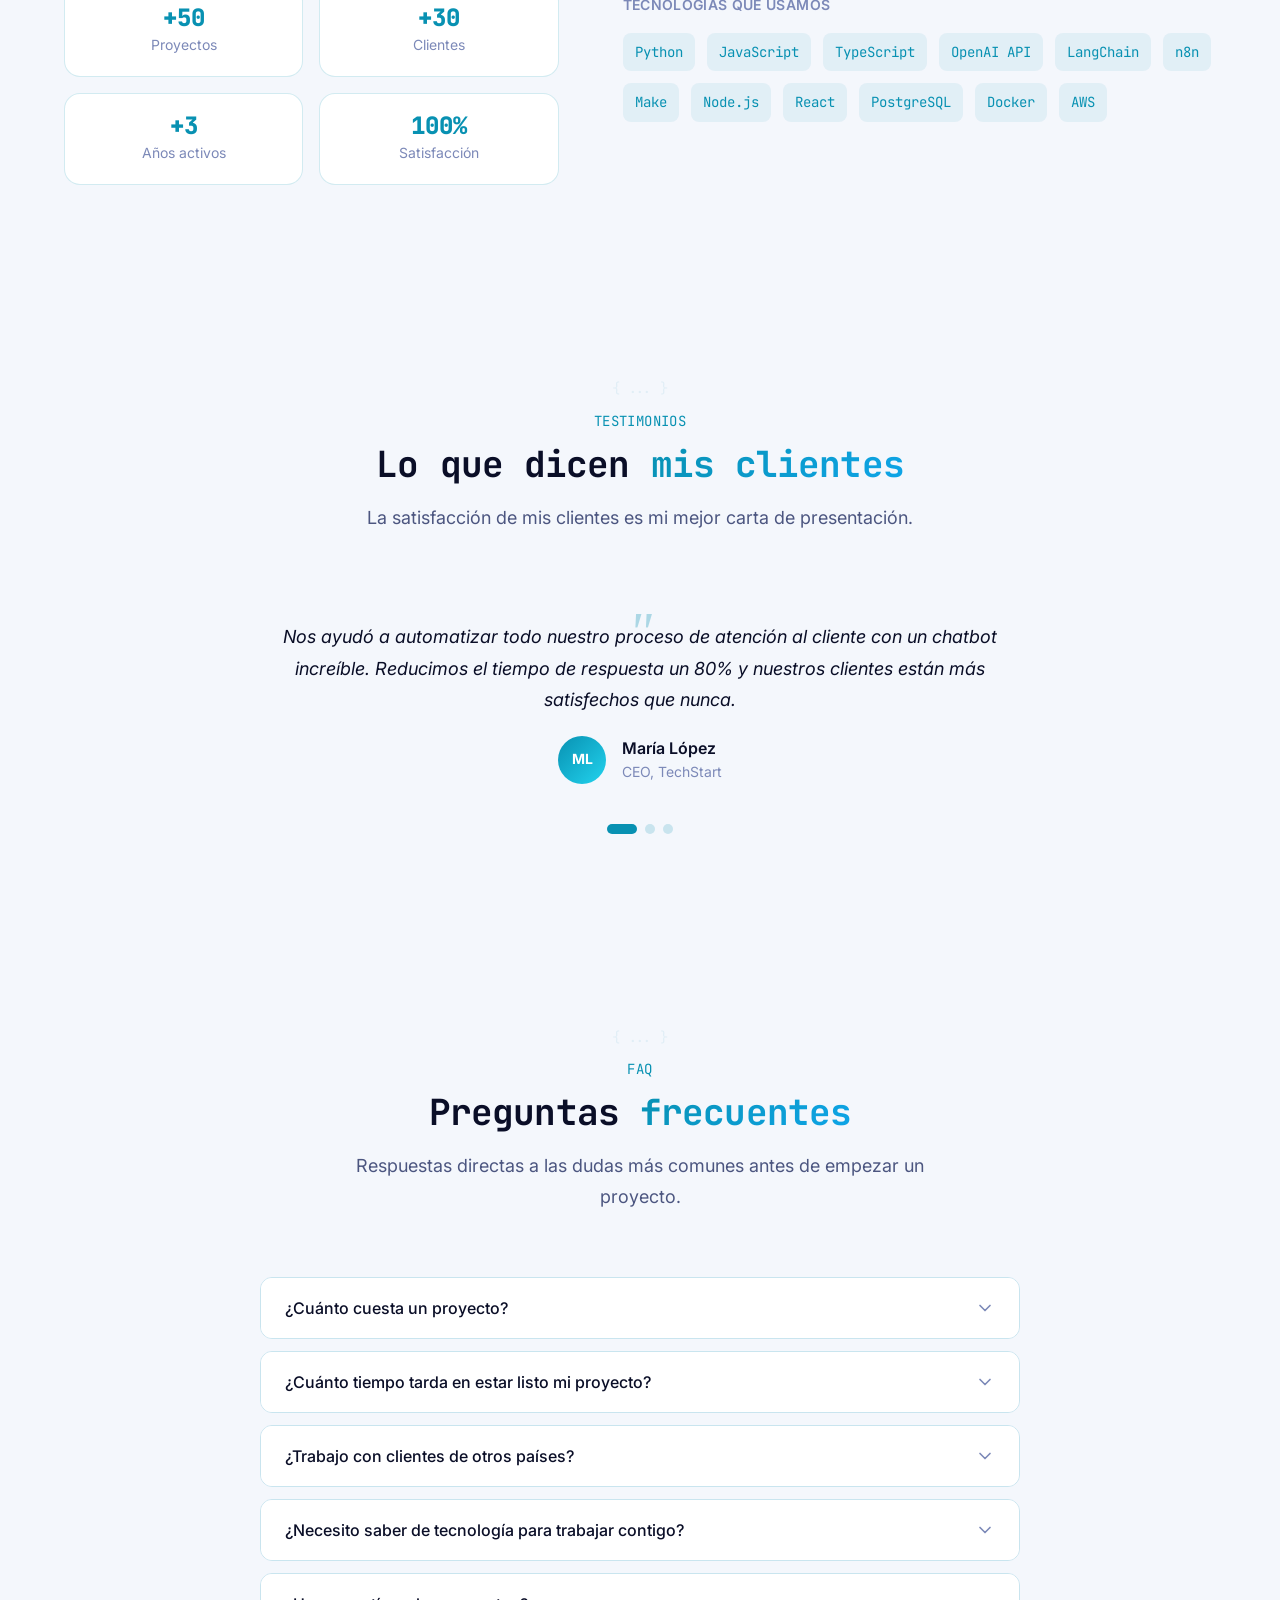
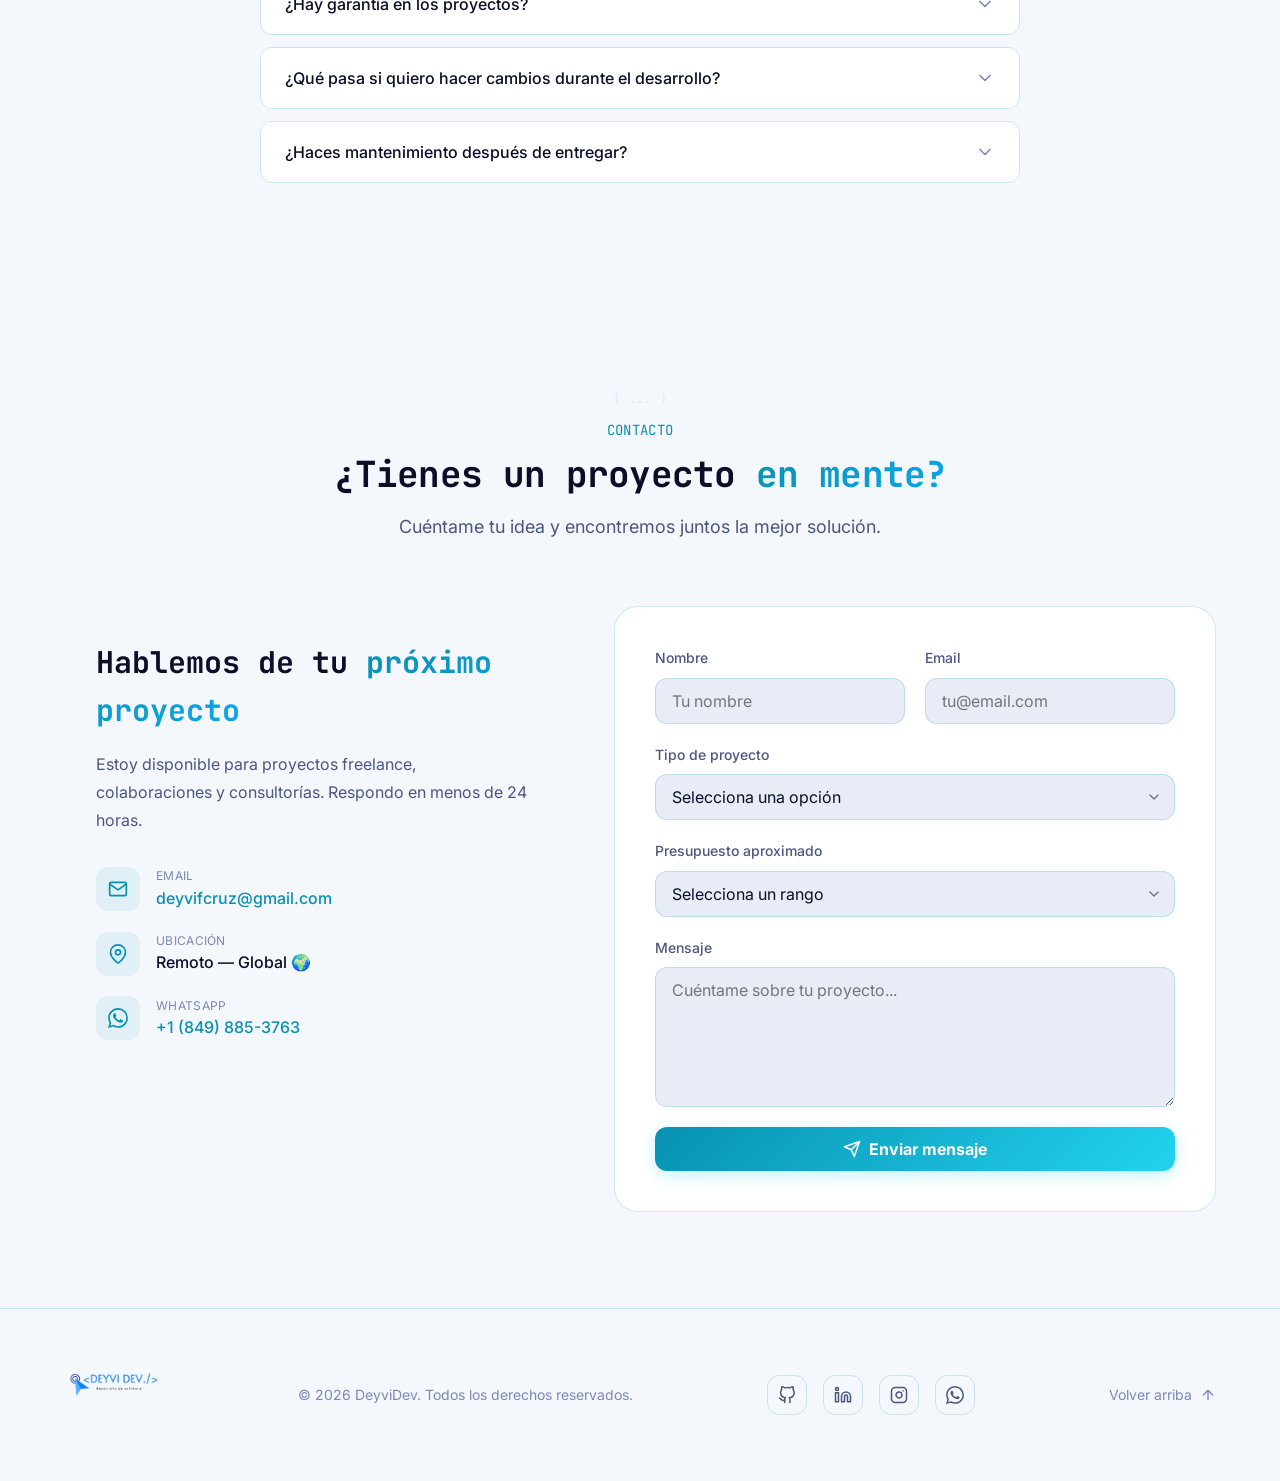
==== commit 3740b507: "Enlazar la tienda (tienda.deyvidev.com) desde el nav + documentar el proyecto hermano - index.html: " ====
--- a/index.html
+++ b/index.html
@@ -71,6 +71,7 @@
 
       <div class="nav__links" id="navLinks">
         <a href="#services" class="nav__link">Servicios</a>
+        <a href="https://tienda.deyvidev.com" class="nav__link">Tienda</a>
         <a href="#projects" class="nav__link">Proyectos</a>
         <a href="#proceso" class="nav__link">Proceso</a>
         <a href="#about" class="nav__link">Nosotros</a>
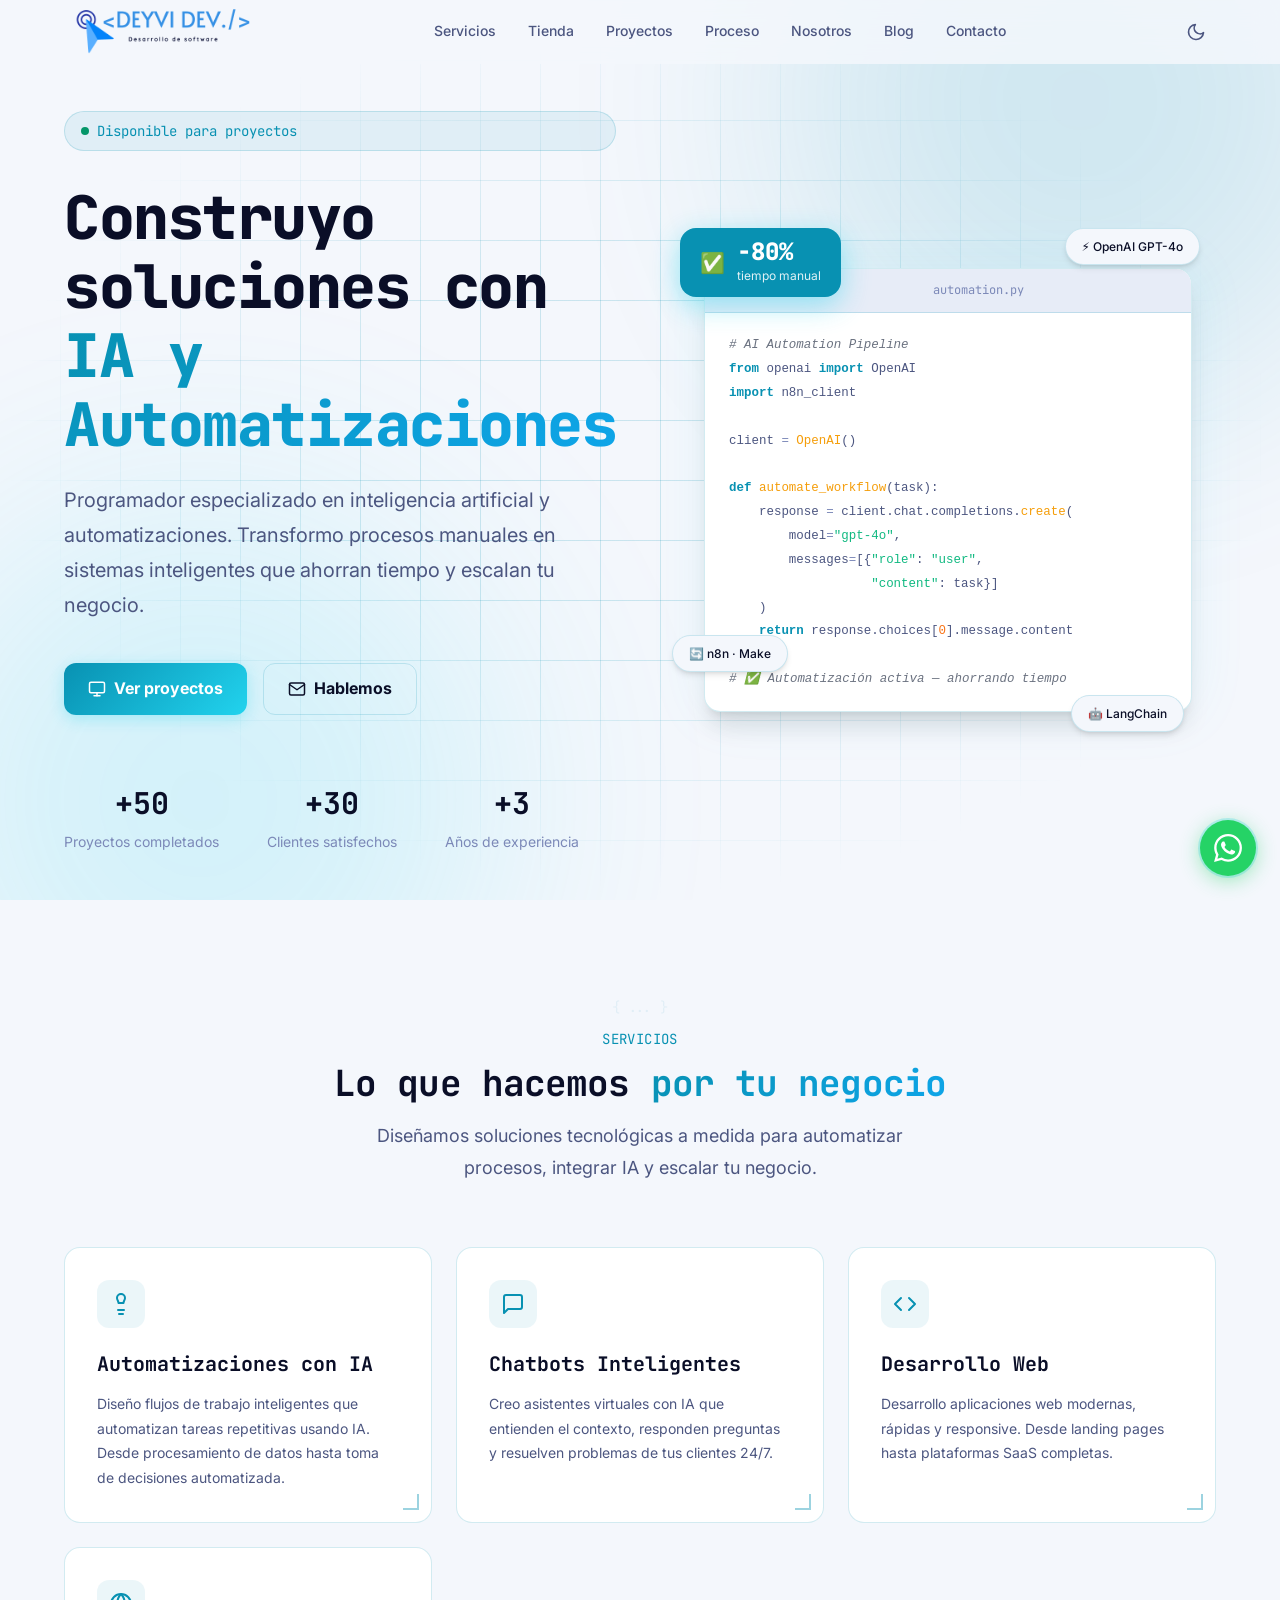
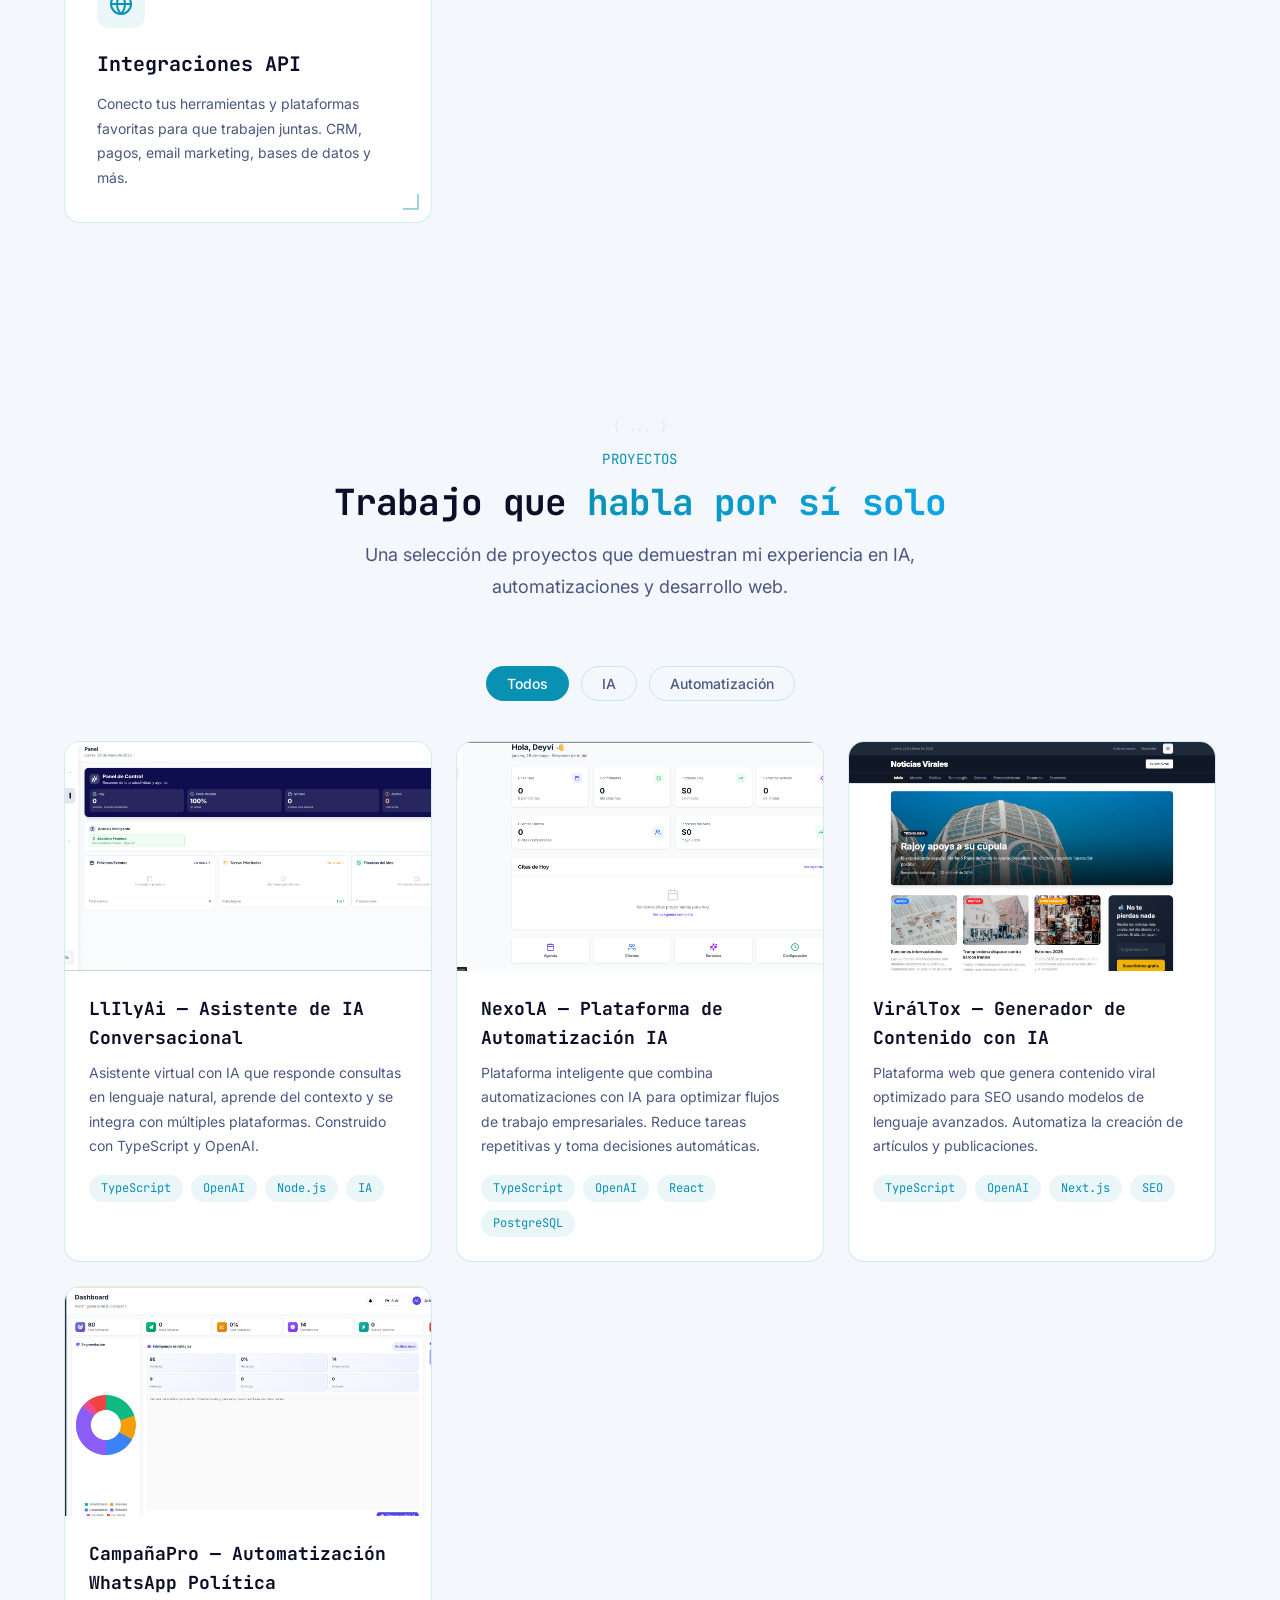
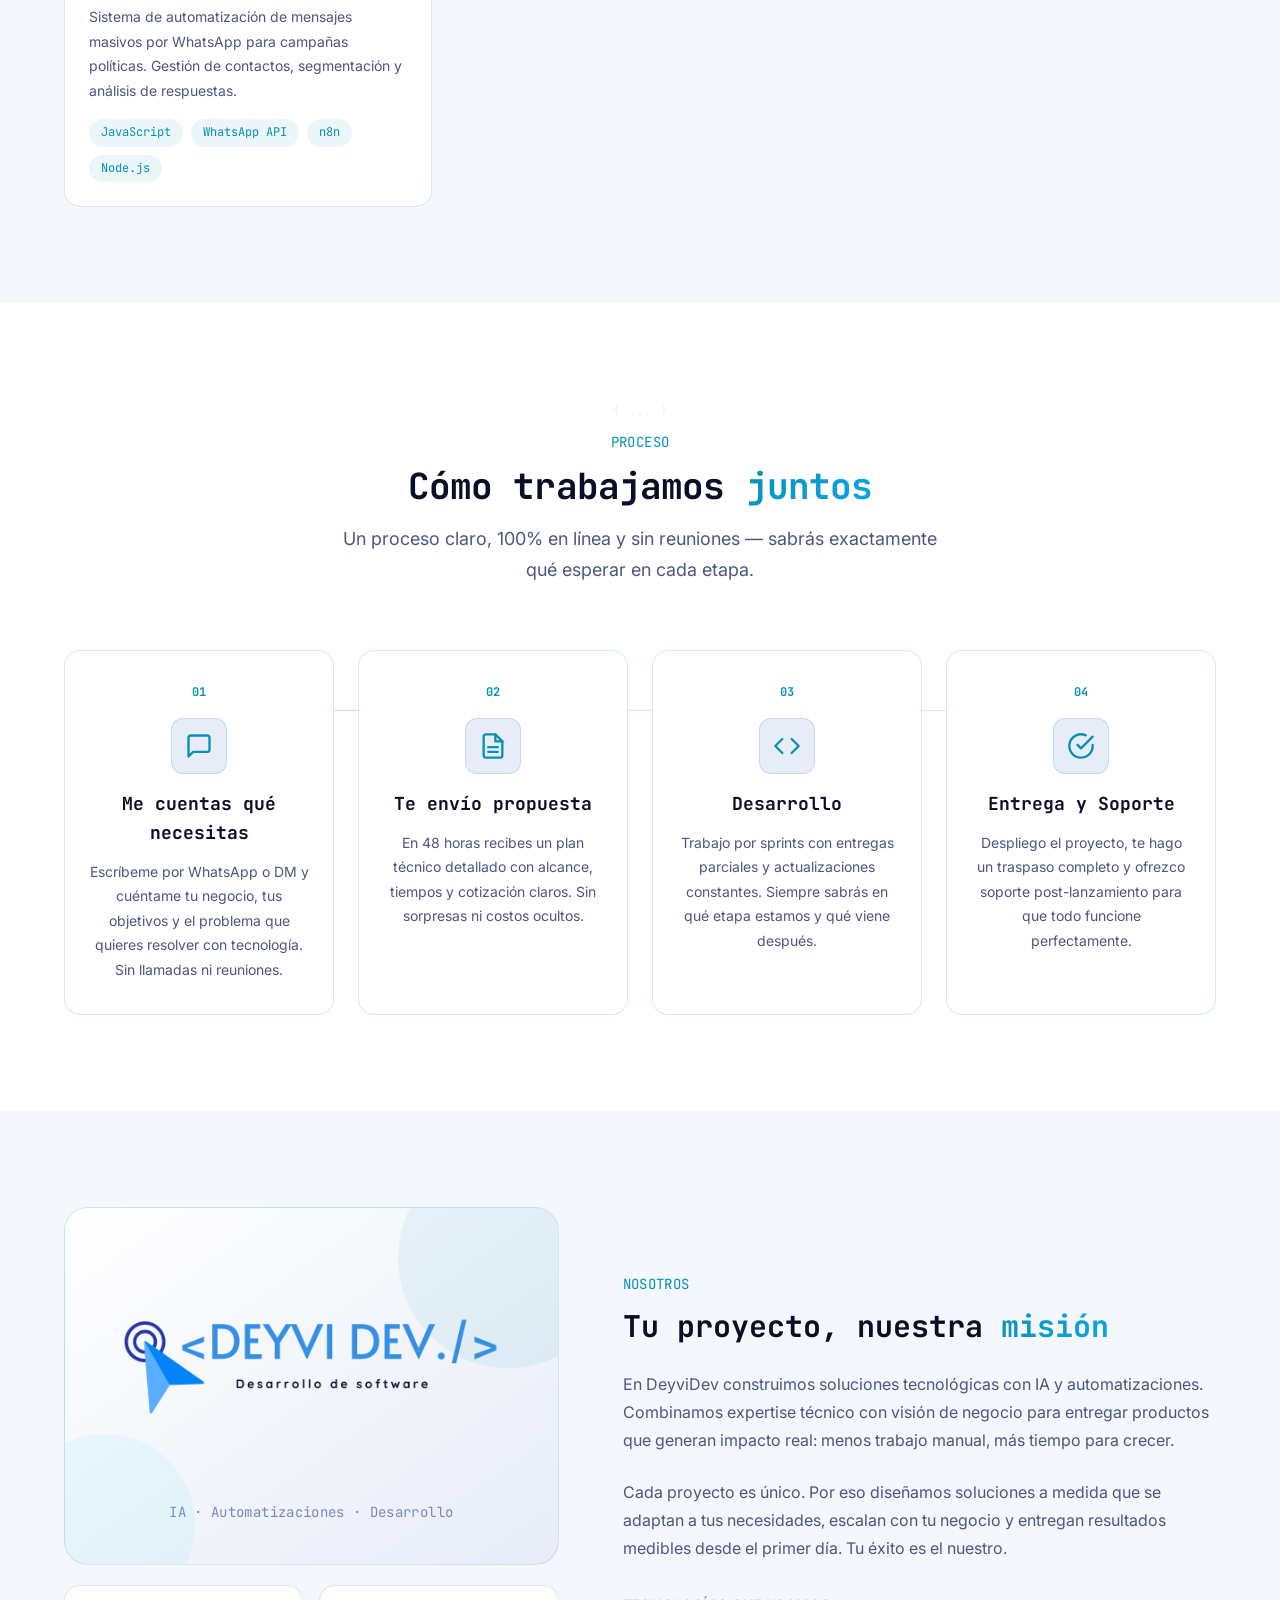
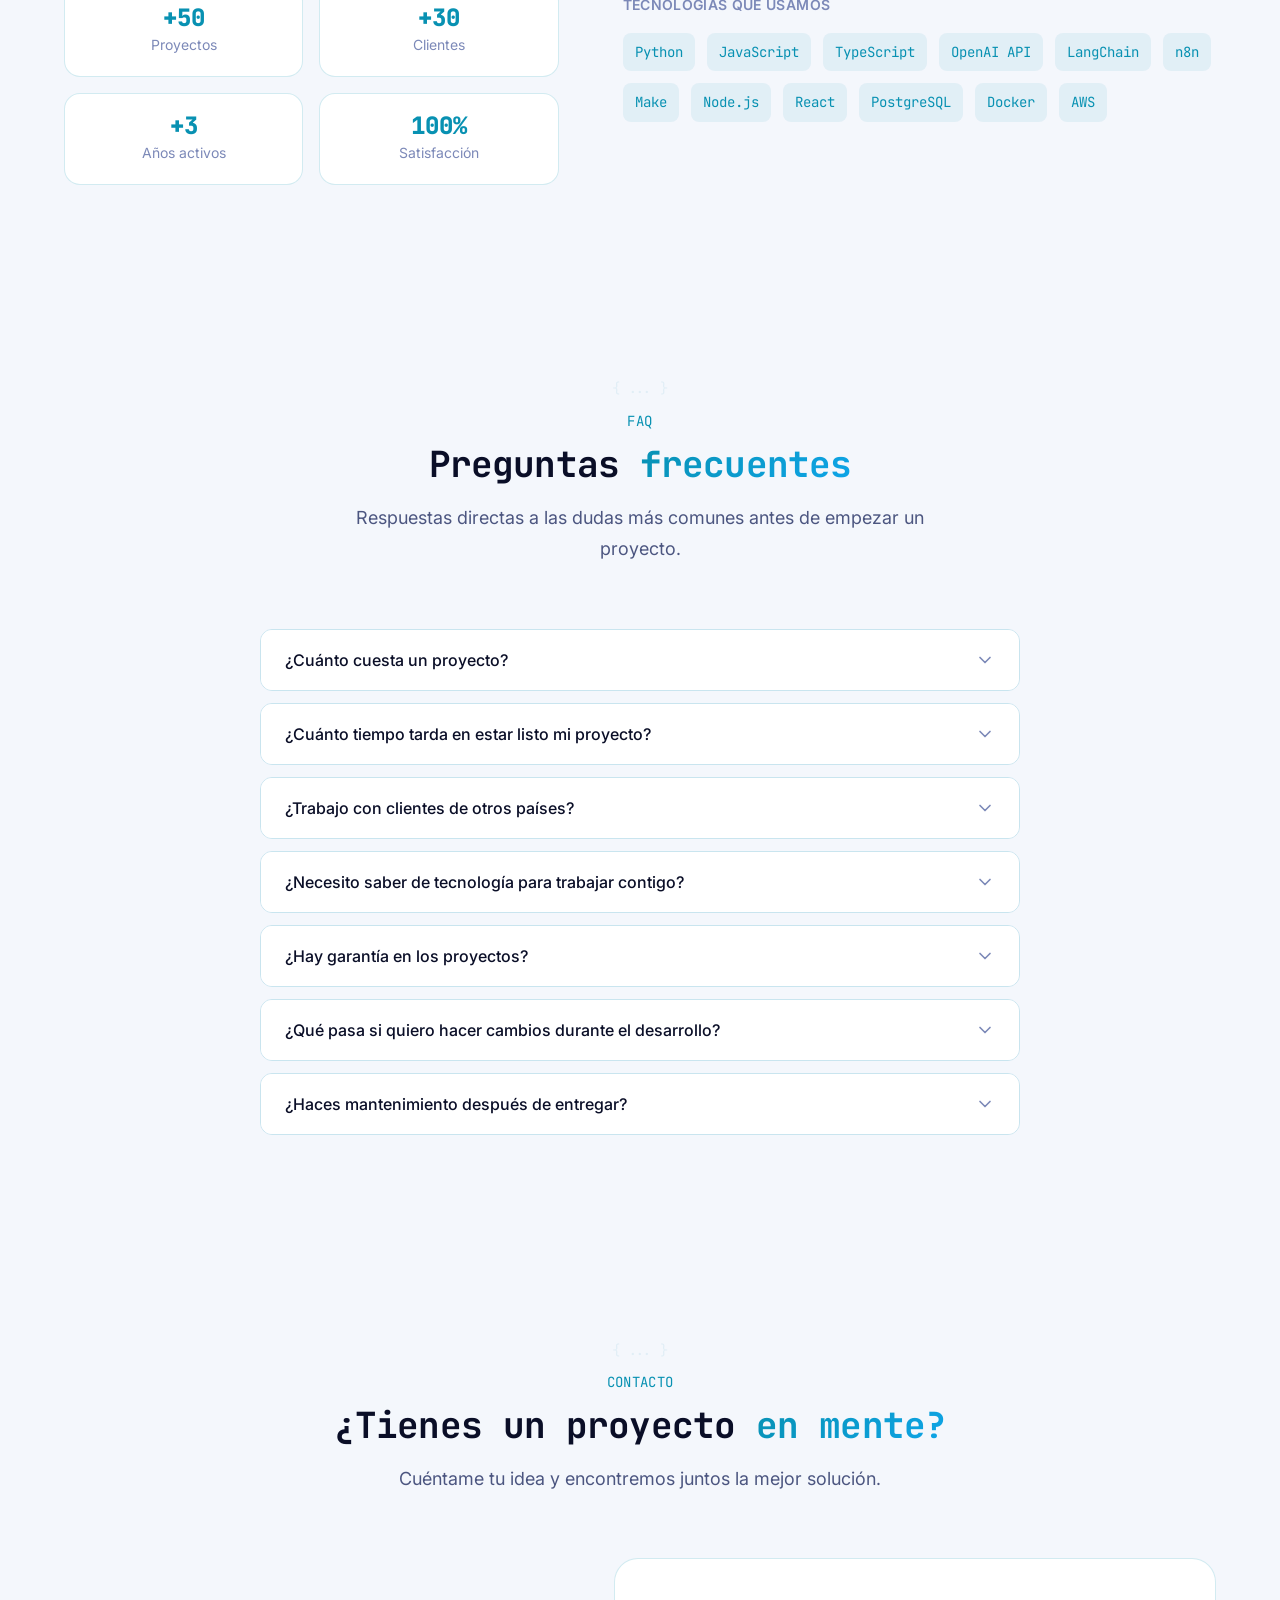
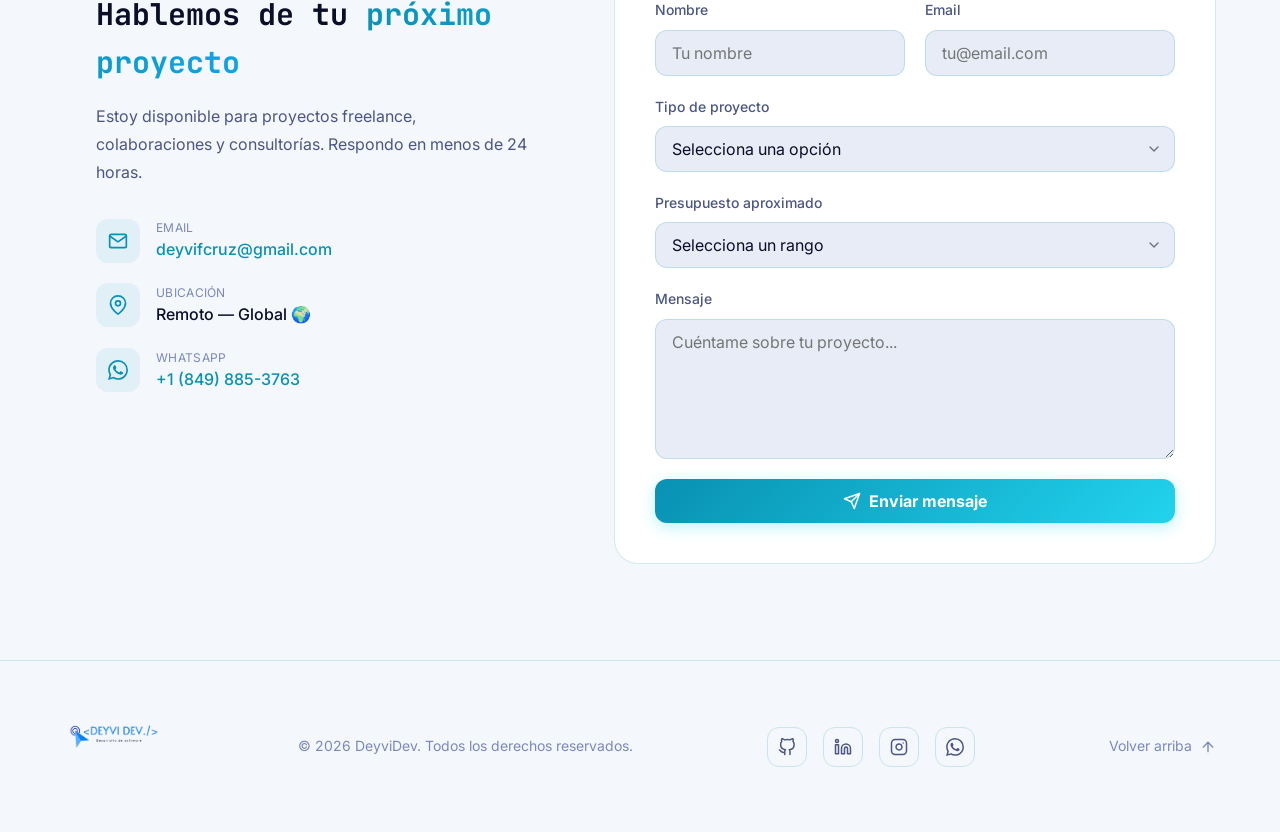
==== commit 85aa31e4: "Arreglar leads perdidos, quitar testimonios falsos y AdSense El formulario de contacto mostraba "Men" ====
--- a/index.html
+++ b/index.html
@@ -44,10 +44,6 @@
   <!-- Favicon -->
   <link rel="icon" href="data:image/svg+xml,<svg xmlns='http://www.w3.org/2000/svg' viewBox='0 0 100 100'><text y='.9em' font-size='90'>⚡</text></svg>">
 
-  <!-- Google AdSense -->
-  <script async src="https://pagead2.googlesyndication.com/pagead/js/adsbygoogle.js?client=ca-pub-6408965175568821"
-       crossorigin="anonymous"></script>
-
   <!-- Google Fonts -->
   <link rel="preconnect" href="https://fonts.googleapis.com">
   <link rel="preconnect" href="https://fonts.gstatic.com" crossorigin>
@@ -75,7 +71,6 @@
         <a href="#projects" class="nav__link">Proyectos</a>
         <a href="#proceso" class="nav__link">Proceso</a>
         <a href="#about" class="nav__link">Nosotros</a>
-        <a href="#testimonials" class="nav__link">Testimonios</a>
         <a href="#blog" class="nav__link">Blog</a>
         <a href="#contact" class="nav__link">Contacto</a>
       </div>
@@ -417,77 +412,6 @@
     </section>
 
     <!-- ════════════════════════════════════════════════════════════
-         TESTIMONIALS
-         ════════════════════════════════════════════════════════════ -->
-    <section class="section" id="testimonials">
-      <div class="container">
-        <div class="section__header reveal">
-          <span class="section__label">Testimonios</span>
-          <h2 class="section__title">Lo que dicen <span class="gradient-text">mis clientes</span></h2>
-          <p class="section__description">
-            La satisfacción de mis clientes es mi mejor carta de presentación.
-          </p>
-        </div>
-
-        <div class="testimonials__carousel reveal" id="testimonialsCarousel">
-          <div class="testimonials__track" id="testimonialsTrack">
-            <!-- Testimonial 1 -->
-            <div class="testimonial-card">
-              <p class="testimonial-card__quote">
-                Nos ayudó a automatizar todo nuestro proceso de atención al cliente con un chatbot
-                increíble. Reducimos el tiempo de respuesta un 80% y nuestros clientes están más
-                satisfechos que nunca.
-              </p>
-              <div class="testimonial-card__author">
-                <div class="testimonial-card__avatar">ML</div>
-                <div class="testimonial-card__info">
-                  <div class="testimonial-card__name">María López</div>
-                  <div class="testimonial-card__role">CEO, TechStart</div>
-                </div>
-              </div>
-            </div>
-
-            <!-- Testimonial 2 -->
-            <div class="testimonial-card">
-              <p class="testimonial-card__quote">
-                La automatización que implementó en nuestro pipeline de datos nos ahorra más de
-                20 horas semanales. El ROI se vio en las primeras 2 semanas. Totalmente recomendado.
-              </p>
-              <div class="testimonial-card__author">
-                <div class="testimonial-card__avatar">CR</div>
-                <div class="testimonial-card__info">
-                  <div class="testimonial-card__name">Carlos Rodríguez</div>
-                  <div class="testimonial-card__role">CTO, DataFlow</div>
-                </div>
-              </div>
-            </div>
-
-            <!-- Testimonial 3 -->
-            <div class="testimonial-card">
-              <p class="testimonial-card__quote">
-                Profesional, rápido y con una visión técnica impresionante. Integró nuestra
-                plataforma con 5 APIs diferentes en tiempo récord. Sin duda volveremos a trabajar juntos.
-              </p>
-              <div class="testimonial-card__author">
-                <div class="testimonial-card__avatar">AG</div>
-                <div class="testimonial-card__info">
-                  <div class="testimonial-card__name">Ana García</div>
-                  <div class="testimonial-card__role">Product Manager, CloudServ</div>
-                </div>
-              </div>
-            </div>
-          </div>
-
-          <div class="testimonials__dots" id="testimonialsDots">
-            <button class="testimonials__dot active" data-index="0" aria-label="Testimonio 1"></button>
-            <button class="testimonials__dot" data-index="1" aria-label="Testimonio 2"></button>
-            <button class="testimonials__dot" data-index="2" aria-label="Testimonio 3"></button>
-          </div>
-        </div>
-      </div>
-    </section>
-
-    <!-- ════════════════════════════════════════════════════════════
          BLOG
          ════════════════════════════════════════════════════════════ -->
     <section class="section" id="blog">
@@ -775,12 +699,15 @@
               </button>
             </form>
 
-            <div class="form-success" id="formSuccess">
-              <div class="form-success__icon">
-                <svg xmlns="http://www.w3.org/2000/svg" width="32" height="32" viewBox="0 0 24 24" fill="none" stroke="currentColor" stroke-width="2" stroke-linecap="round" stroke-linejoin="round"><polyline points="20 6 9 17 4 12"/></svg>
-              </div>
-              <h4>¡Mensaje enviado!</h4>
-              <p>Gracias por contactarme. Te responderé en menos de 24 horas.</p>
+            <!-- Solo se muestra si el envío falla de verdad. Ofrece WhatsApp como
+                 salida para que el contacto no se pierda. -->
+            <div class="form-error" id="formError" role="alert">
+              <h4>No se pudo enviar el mensaje</h4>
+              <p>
+                Algo falló al enviar el formulario. Escríbeme directamente por
+                <a href="https://wa.me/18498853763?text=Hola%20Deyvi%2C%20intent%C3%A9%20escribirte%20por%20la%20web%20y%20el%20formulario%20fall%C3%B3" target="_blank" rel="noopener noreferrer">WhatsApp</a>
+                o a <a href="mailto:deyvifcruz@gmail.com">deyvifcruz@gmail.com</a> y te respondo igual.
+              </p>
             </div>
           </div>
         </div>
--- a/css/styles.css
+++ b/css/styles.css
@@ -1020,108 +1020,9 @@
   font-family: var(--font-mono);
 }
 
-/* ── Testimonials ──────────────────────────────────────────────── */
-.testimonials__carousel {
-  position: relative;
-  max-width: 800px;
-  margin: 0 auto;
-  overflow: hidden;
-}
-
-.testimonials__track {
-  display: flex;
-  transition: transform var(--duration-slow) var(--ease-out);
-}
-
-.testimonial-card {
-  min-width: 100%;
-  padding: var(--space-6) var(--space-8);
-  text-align: center;
-}
-
-.testimonial-card__quote {
-  font-size: var(--text-lg);
-  line-height: var(--leading-relaxed);
-  color: var(--text-primary);
-  margin-bottom: var(--space-5);
-  font-style: italic;
-  position: relative;
-}
-
-.testimonial-card__quote::before {
-  content: '"';
-  font-size: 3.5rem;
-  color: var(--accent);
-  opacity: 0.3;
-  position: absolute;
-  top: -16px;
-  left: 50%;
-  transform: translateX(-50%);
-  font-family: Georgia, serif;
-  line-height: 1;
-}
-
-.testimonial-card__author {
-  display: flex;
-  align-items: center;
-  justify-content: center;
-  gap: var(--space-4);
-}
-
-.testimonial-card__avatar {
-  width: 48px;
-  height: 48px;
-  border-radius: 50%;
-  background: var(--gradient-hero);
-  display: flex;
-  align-items: center;
-  justify-content: center;
-  font-weight: 700;
-  color: var(--text-inverse);
-  font-size: var(--text-sm);
-}
-
-.testimonial-card__info {
-  text-align: left;
-}
-
-.testimonial-card__name {
-  font-weight: 600;
-  font-size: var(--text-base);
-}
-
-.testimonial-card__role {
-  font-size: var(--text-sm);
-  color: var(--text-tertiary);
-}
-
-.testimonials__dots {
-  display: flex;
-  justify-content: center;
-  gap: var(--space-2);
-  margin-top: var(--space-4);
-}
-
 /* Ocultar temporalmente la sección de blog */
 section#blog {
   display: none;
-}
-
-.testimonials__dot {
-  width: 10px;
-  height: 10px;
-  border-radius: 50%;
-  background: var(--border-color);
-  transition: all var(--duration-fast) var(--ease-out);
-  cursor: pointer;
-  border: none;
-  padding: 0;
-}
-
-.testimonials__dot.active {
-  background: var(--accent);
-  width: 30px;
-  border-radius: var(--radius-full);
 }
 
 /* ── Blog Preview ──────────────────────────────────────────────── */
@@ -1345,40 +1246,35 @@
   gap: var(--space-5);
 }
 
-.form-success {
+.form-error {
   display: none;
-  text-align: center;
-  padding: var(--space-10);
-}
-
-.form-success.visible {
+  margin-top: var(--space-5);
+  padding: var(--space-5);
+  border: 1px solid var(--error);
+  border-left-width: 3px;
+  border-radius: var(--radius-lg);
+  background: var(--bg-secondary);
+}
+
+.form-error.visible {
   display: block;
 }
 
-.form-success__icon {
-  width: 64px;
-  height: 64px;
-  background: rgba(52, 211, 153, 0.1);
-  border-radius: 50%;
-  display: flex;
-  align-items: center;
-  justify-content: center;
-  margin: 0 auto var(--space-5);
-  color: var(--success);
-}
-
-.form-success__icon svg {
-  width: 32px;
-  height: 32px;
-}
-
-.form-success h4 {
-  font-size: var(--text-xl);
+.form-error h4 {
+  font-size: var(--text-base);
+  color: var(--error);
   margin-bottom: var(--space-2);
 }
 
-.form-success p {
+.form-error p {
   color: var(--text-secondary);
+  font-size: var(--text-sm);
+  line-height: var(--leading-relaxed);
+}
+
+.form-error a {
+  color: var(--accent);
+  font-weight: 600;
 }
 
 /* ── Footer ────────────────────────────────────────────────────── */
